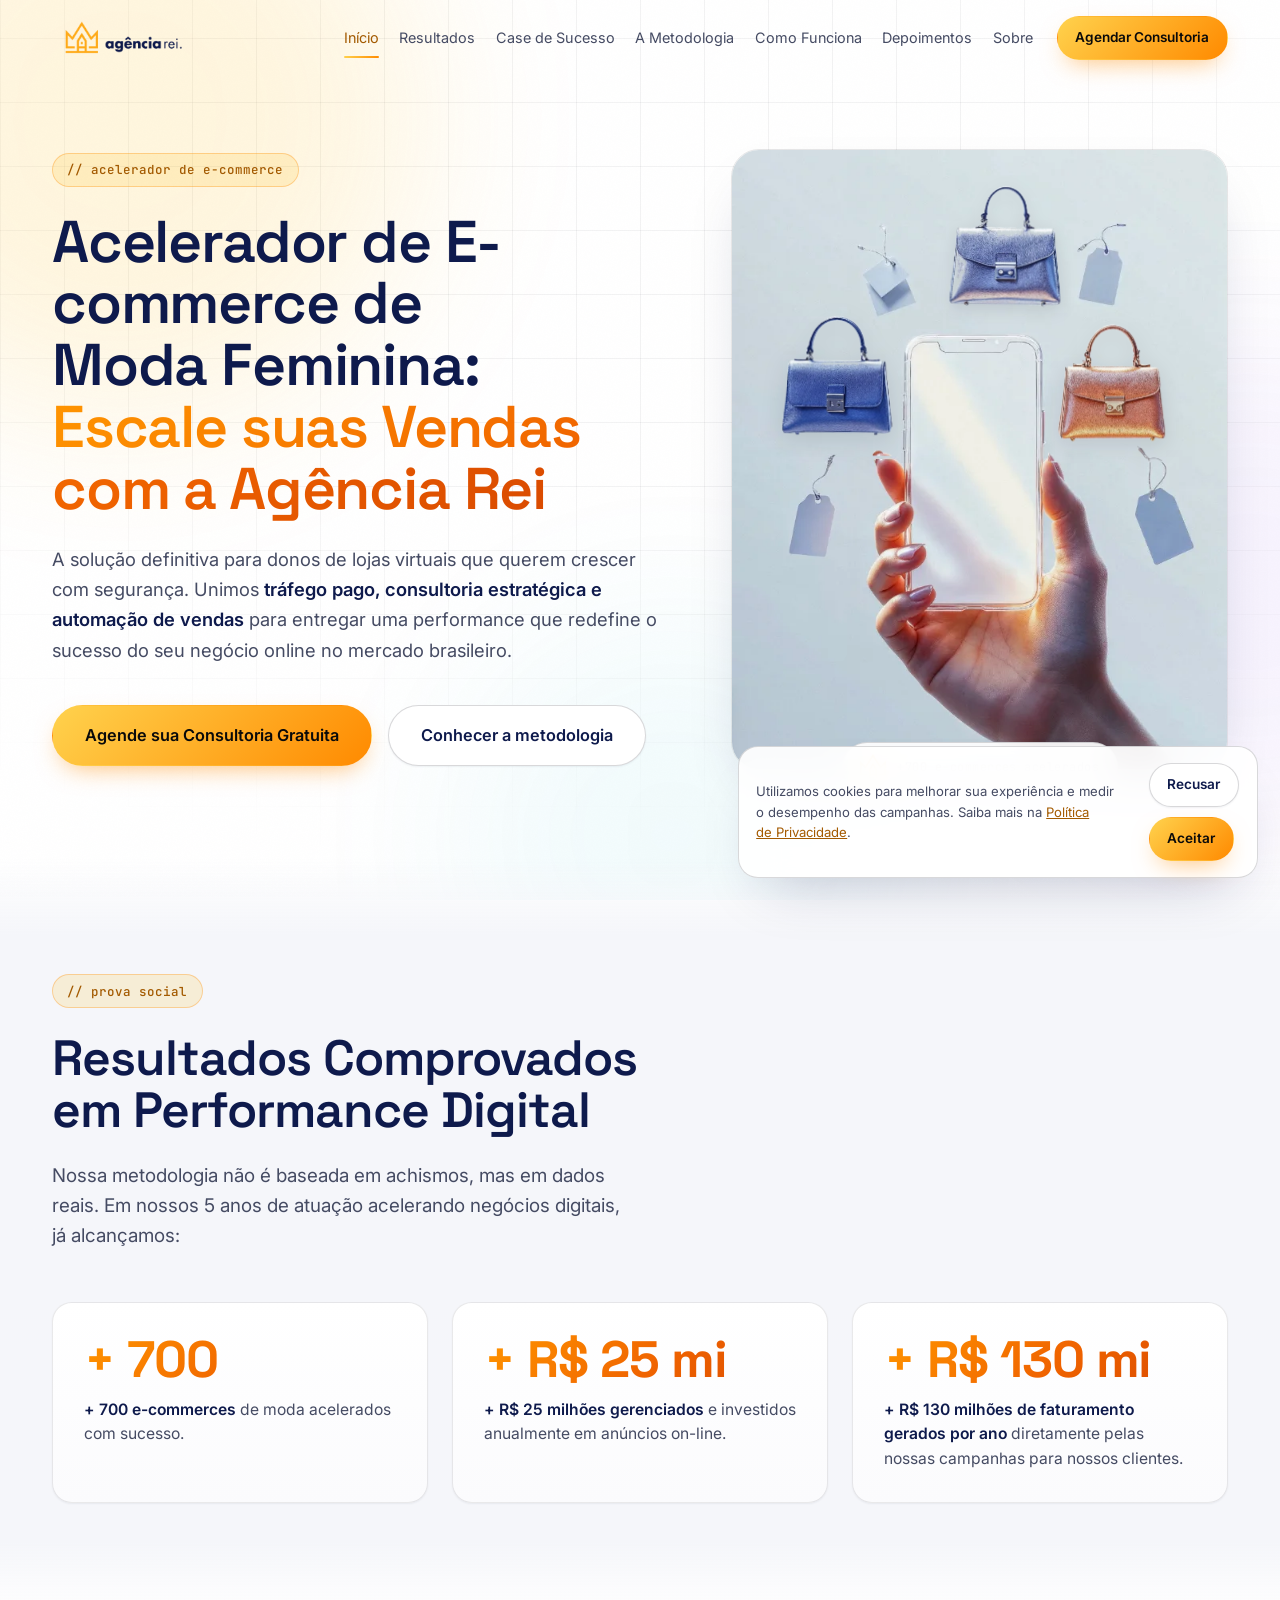
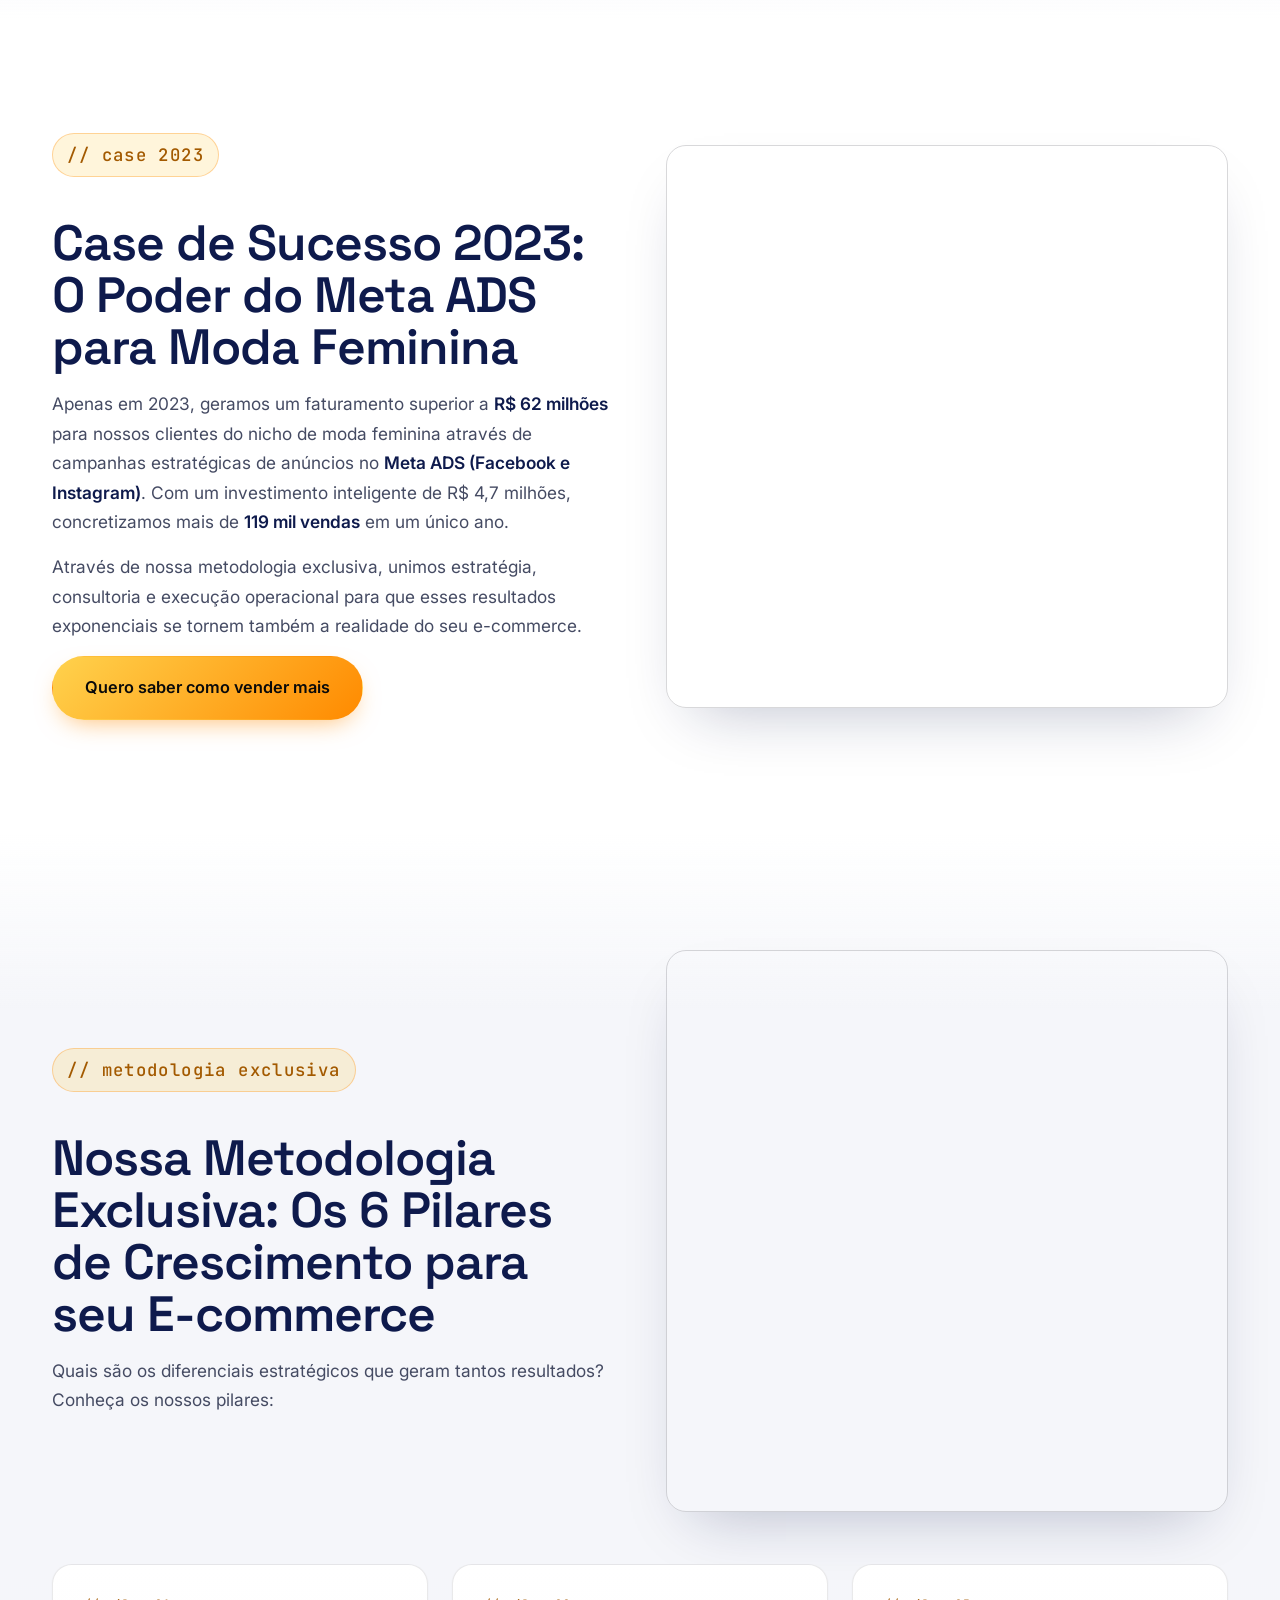
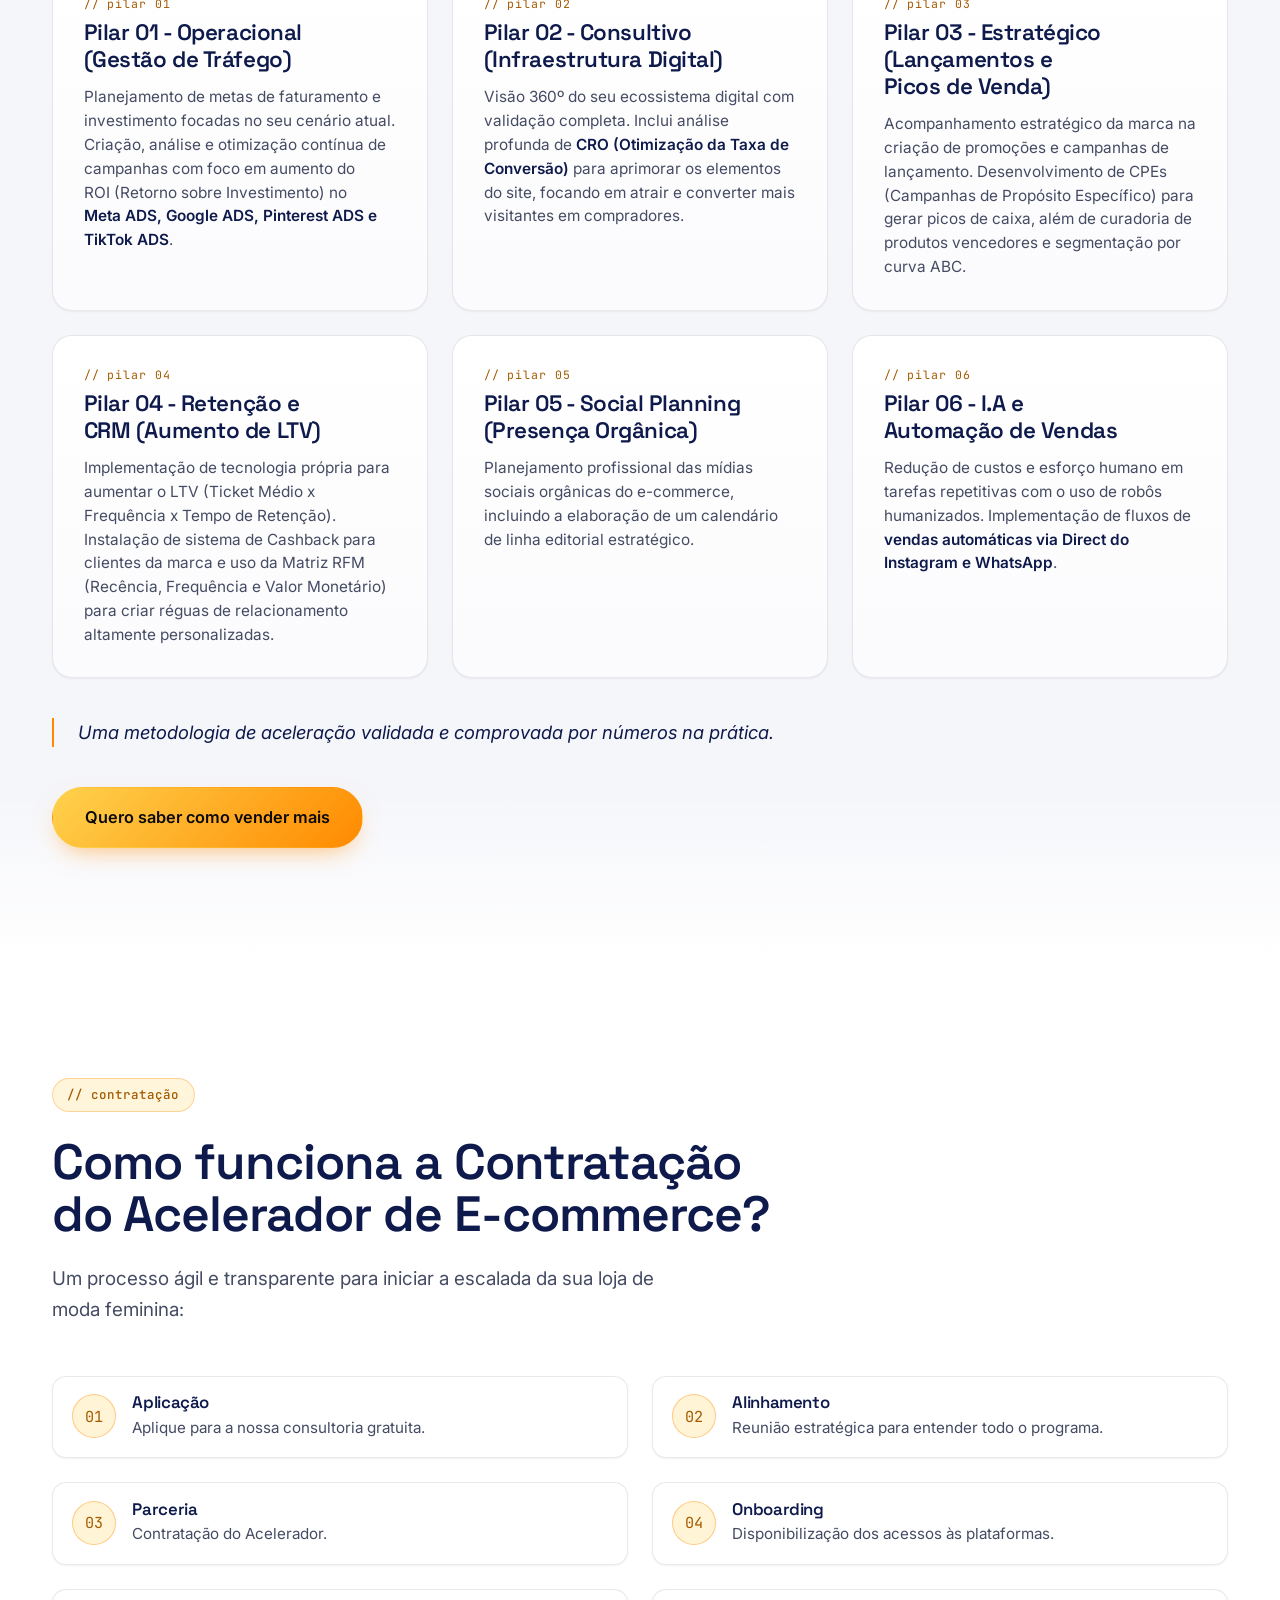
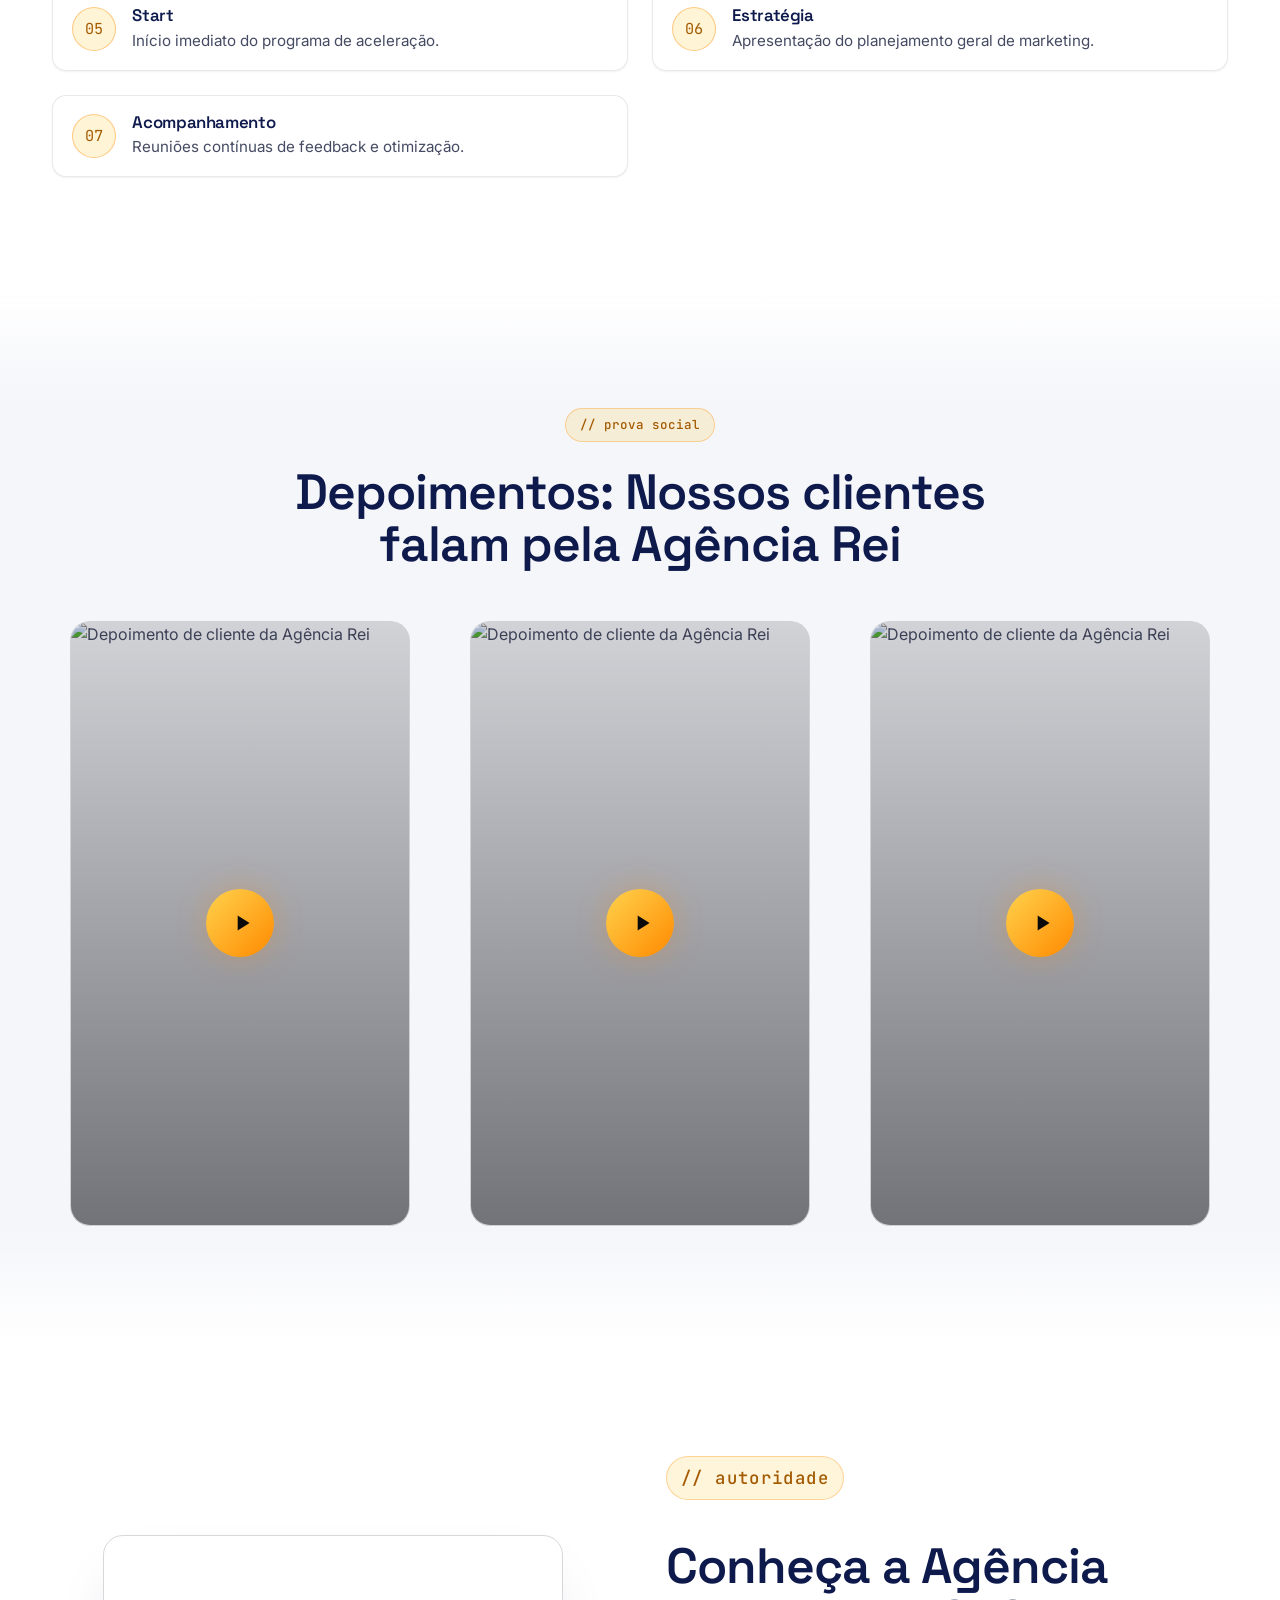
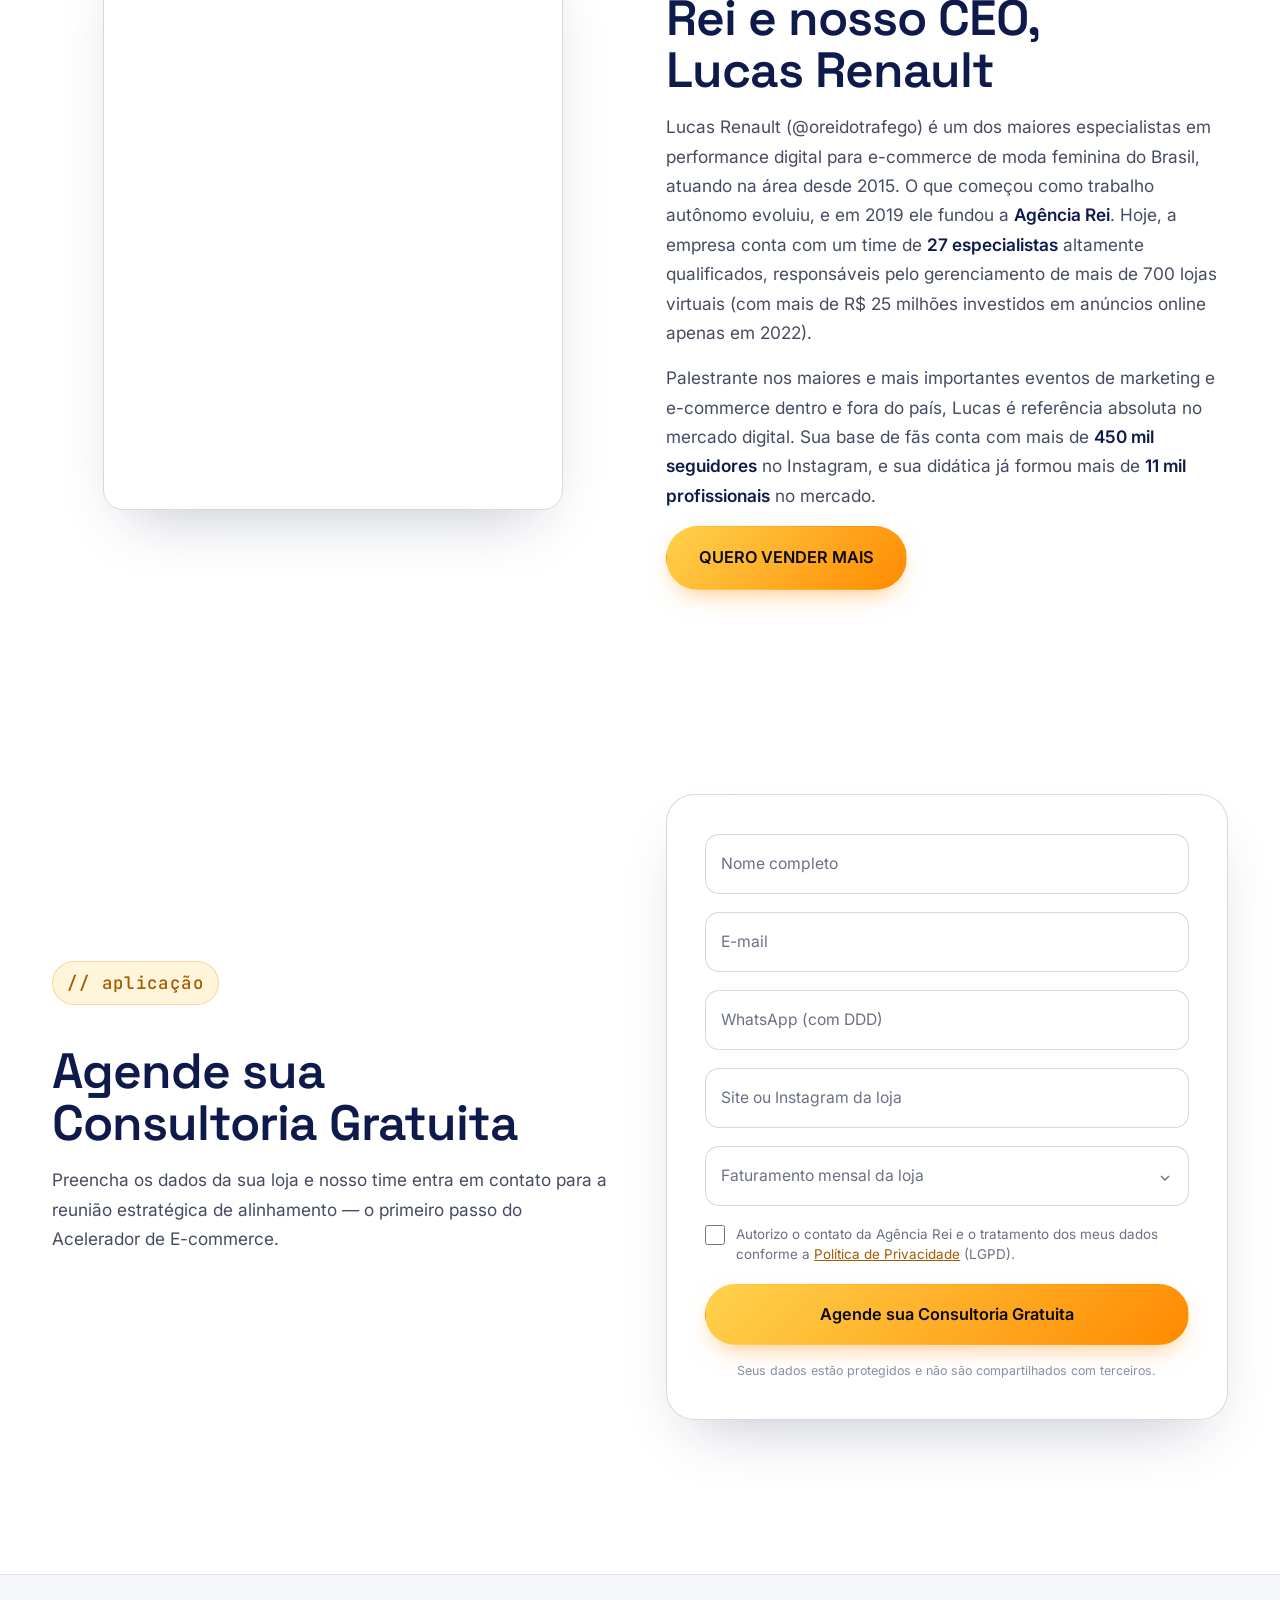
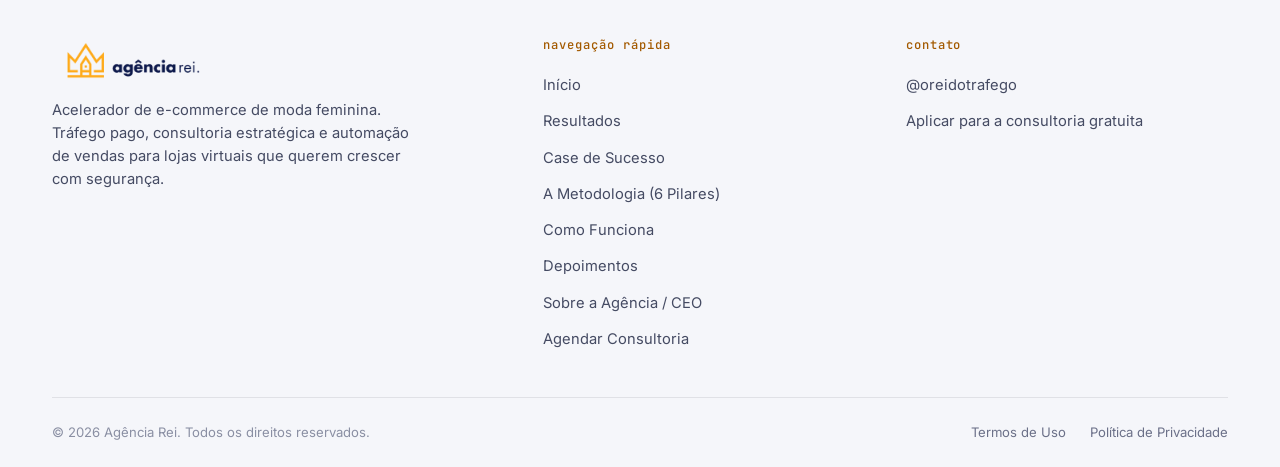
==== index.html @ 8966f30b "Add files via upload" ====
<!DOCTYPE html>
<html lang="pt-BR" class="no-js" data-theme="light">
<head>
<meta charset="UTF-8" />
<meta name="viewport" content="width=device-width, initial-scale=1.0, viewport-fit=cover" />
<meta name="theme-color" content="#FFFFFF" />

<!-- ====== GOOGLE TAG MANAGER (inserir o ID do container) ======
<script>(function(w,d,s,l,i){w[l]=w[l]||[];w[l].push({'gtm.start':
new Date().getTime(),event:'gtm.js'});var f=d.getElementsByTagName(s)[0],
j=d.createElement(s),dl=l!='dataLayer'?'&l='+l:'';j.async=true;j.src=
'https://www.googletagmanager.com/gtm.js?id='+i+dl;f.parentNode.insertBefore(j,f);
})(window,document,'script','dataLayer','GTM-XXXXXXX');</script>
====== FIM GOOGLE TAG MANAGER ====== -->

<title>[TESTE · tema claro] Acelerador de E-commerce de Moda Feminina | Agência Rei</title>
<meta name="description" content="Escale as vendas do seu e-commerce de moda feminina com a Agência Rei: tráfego pago, consultoria estratégica e automação de vendas. +700 lojas aceleradas e +R$ 130 milhões gerados por ano. Agende sua consultoria gratuita." />
<meta name="robots" content="noindex, nofollow" />
<meta name="author" content="Agência Rei" />
<link rel="canonical" href="https://moda.agenciarei.com.br/" />

<!-- Open Graph -->
<meta property="og:type" content="website" />
<meta property="og:locale" content="pt_BR" />
<meta property="og:site_name" content="Agência Rei" />
<meta property="og:url" content="https://moda.agenciarei.com.br/" />
<meta property="og:title" content="Acelerador de E-commerce de Moda Feminina | Agência Rei" />
<meta property="og:description" content="Unimos tráfego pago, consultoria estratégica e automação de vendas para escalar o seu e-commerce de moda feminina com segurança." />
<meta property="og:image" content="https://moda.agenciarei.com.br/assets/img/ecommerce-moda-1400.webp" />
<meta name="twitter:card" content="summary_large_image" />

<link rel="icon" type="image/png" sizes="180x180" href="assets/img/favicon-180.png" />
<link rel="apple-touch-icon" href="assets/img/favicon-180.png" />

<!-- Fontes da identidade visual -->
<link rel="preconnect" href="https://fonts.googleapis.com" />
<link rel="preconnect" href="https://fonts.gstatic.com" crossorigin />
<link href="https://fonts.googleapis.com/css2?family=Space+Grotesk:wght@400;500;600;700&family=Inter:wght@300;400;500;600;700;800&family=JetBrains+Mono:wght@400;500&display=swap" rel="stylesheet" />

<link rel="stylesheet" href="assets/css/styles.css" />
<link rel="stylesheet" href="assets/css/theme-light.css" />
<link rel="preload" as="image" href="assets/img/chapa-hero-900.webp" imagesrcset="assets/img/chapa-hero-620.webp 620w, assets/img/chapa-hero-900.webp 900w" imagesizes="(min-width:900px) 44vw, 100vw" />

<script>document.documentElement.classList.remove('no-js');</script>

<!-- Dados estruturados (SEO + GEO) -->
<script type="application/ld+json">
{
  "@context": "https://schema.org",
  "@type": "ProfessionalService",
  "name": "Agência Rei",
  "description": "Acelerador de e-commerce de moda feminina. Tráfego pago, consultoria estratégica e automação de vendas para lojas virtuais.",
  "areaServed": "BR",
  "founder": { "@type": "Person", "name": "Lucas Renault", "jobTitle": "CEO", "sameAs": "https://www.instagram.com/oreidotrafego" },
  "foundingDate": "2019",
  "numberOfEmployees": { "@type": "QuantitativeValue", "value": 27 },
  "serviceType": [
    "Gestão de Tráfego Pago",
    "Consultoria de Infraestrutura Digital e CRO",
    "Lançamentos e Campanhas de Picos de Venda",
    "Retenção e CRM",
    "Social Planning",
    "I.A e Automação de Vendas"
  ],
  "url": "https://moda.agenciarei.com.br/"
}
</script>
<script type="application/ld+json">
{
  "@context": "https://schema.org",
  "@type": "FAQPage",
  "mainEntity": [
    {
      "@type": "Question",
      "name": "Como funciona a Contratação do Acelerador de E-commerce?",
      "acceptedAnswer": { "@type": "Answer", "text": "Um processo ágil e transparente para iniciar a escalada da sua loja de moda feminina: 1. Aplicação: Aplique para a nossa consultoria gratuita. 2. Alinhamento: Reunião estratégica para entender todo o programa. 3. Parceria: Contratação do Acelerador. 4. Onboarding: Disponibilização dos acessos às plataformas. 5. Start: Início imediato do programa de aceleração. 6. Estratégia: Apresentação do planejamento geral de marketing. 7. Acompanhamento: Reuniões contínuas de feedback e otimização." }
    },
    {
      "@type": "Question",
      "name": "Quais são os 6 pilares da metodologia da Agência Rei?",
      "acceptedAnswer": { "@type": "Answer", "text": "Pilar 01 - Operacional (Gestão de Tráfego); Pilar 02 - Consultivo (Infraestrutura Digital); Pilar 03 - Estratégico (Lançamentos e Picos de Venda); Pilar 04 - Retenção e CRM (Aumento de LTV); Pilar 05 - Social Planning (Presença Orgânica); Pilar 06 - I.A e Automação de Vendas." }
    },
    {
      "@type": "Question",
      "name": "Quais resultados a Agência Rei já alcançou em moda feminina?",
      "acceptedAnswer": { "@type": "Answer", "text": "Em 5 anos de atuação: mais de 700 e-commerces de moda acelerados, mais de R$ 25 milhões gerenciados e investidos anualmente em anúncios on-line e mais de R$ 130 milhões de faturamento gerados por ano pelas campanhas. Apenas em 2023, mais de R$ 62 milhões de faturamento para clientes do nicho de moda feminina no Meta ADS, com R$ 4,7 milhões investidos e mais de 119 mil vendas." }
    }
  ]
}
</script>
</head>
<body id="topo">

<!-- ====== GOOGLE TAG MANAGER (noscript) ======
<noscript><iframe src="https://www.googletagmanager.com/ns.html?id=GTM-XXXXXXX"
height="0" width="0" style="display:none;visibility:hidden"></iframe></noscript>
====== FIM GTM (noscript) ====== -->

<a class="skip-link" href="#inicio">Ir para o conteúdo</a>

<!-- Camadas de fundo da identidade visual -->
<div class="bg-layers" aria-hidden="true">
  <div class="bg-grid"></div>
  <div class="orb orb--gold" data-parallax="0.03"></div>
  <div class="orb orb--violet" data-parallax="-0.04"></div>
  <div class="orb orb--cyan" data-parallax="0.02"></div>
  <div class="bg-noise"></div>
</div>

<!-- ==================== NAVBAR ==================== -->
<header class="nav" id="nav" data-state="top">
  <div class="container nav__inner">
    <a class="nav__brand" href="#topo" aria-label="Agência Rei — início">
      <picture>
        <source srcset="assets/img/logo-agencia-rei-light.webp" type="image/webp" />
        <img src="assets/img/logo-agencia-rei-light.png" alt="Agência Rei" width="420" height="112" />
      </picture>
    </a>

    <nav class="nav__menu" id="navMenu" aria-label="Navegação principal">
      <div class="nav__links">
        <a href="#inicio">Início</a>
        <a href="#resultados">Resultados</a>
        <a href="#case">Case de Sucesso</a>
        <a href="#metodologia">A Metodologia</a>
        <a href="#como-funciona">Como Funciona</a>
        <a href="#depoimentos">Depoimentos</a>
        <a href="#sobre">Sobre</a>
      </div>
      <a class="btn btn--primary btn--sm" id="cta-nav" data-cta="nav" href="#agendar">Agendar Consultoria</a>
    </nav>

    <button class="nav__toggle" id="navToggle" type="button" aria-label="Abrir menu" aria-expanded="false" aria-controls="navDrawer">
      <span></span><span></span><span></span>
    </button>
  </div>

  <div class="nav__drawer" id="navDrawer">
    <a href="#inicio">Início</a>
    <a href="#resultados">Resultados</a>
    <a href="#case">Case de Sucesso</a>
    <a href="#metodologia">A Metodologia (6 Pilares)</a>
    <a href="#como-funciona">Como Funciona</a>
    <a href="#depoimentos">Depoimentos</a>
    <a href="#sobre">Sobre a Agência / CEO</a>
    <a class="btn btn--primary btn--block" id="cta-menu" data-cta="menu-mobile" href="#agendar">Agendar Consultoria</a>
  </div>
</header>

<main>

  <!-- ==================== SEÇÃO 1 — HERO ==================== -->
  <section class="hero" id="inicio">
    <div class="container hero__grid">
      <div class="hero__text">
        <p class="eyebrow reveal">// acelerador de e-commerce</p>
        <h1 class="h1 reveal" data-delay="1">Acelerador de E-commerce de Moda Feminina: <span class="grad-text">Escale suas Vendas com a Agência Rei</span></h1>
        <p class="hero__sub reveal" data-delay="2">A solução definitiva para donos de lojas virtuais que querem crescer com segurança. Unimos <strong>tráfego pago, consultoria estratégica e automação de vendas</strong> para entregar uma performance que redefine o sucesso do seu negócio online no mercado brasileiro.</p>
        <div class="hero__actions reveal" data-delay="3">
          <a class="btn btn--primary btn--lg" id="cta-hero" data-cta="hero" href="#agendar">Agende sua Consultoria Gratuita</a>
          <a class="btn btn--ghost btn--lg" data-cta="hero-metodologia" href="#metodologia">Conhecer a metodologia</a>
        </div>
      </div>

      <div class="hero__media reveal" data-delay="2">
        <!-- Cena em camadas: a chapa é a foto sem as bolsas; cada bolsa é um
             recorte posicionado exatamente sobre o lugar original. Em repouso
             a composição é idêntica à foto; o JS só desloca as bolsas. -->
        <div class="hero__scene" id="heroScene">
          <img class="hero__plate"
            src="assets/img/chapa-hero-900.webp"
            srcset="assets/img/chapa-hero-620.webp 620w, assets/img/chapa-hero-900.webp 900w"
            sizes="(min-width:900px) 44vw, 100vw"
            width="900" height="1125"
            alt="Mão segurando um celular com bolsas femininas flutuando ao redor, representando o e-commerce de moda"
            fetchpriority="high" decoding="async" />
          <img class="hero__bag" src="assets/img/bolsa-prata.webp" width="260" height="276"
               style="--l:40.222%; --t:4.089%; --w:28.889%" data-depth="0.7" alt="" aria-hidden="true" decoding="async" />
          <img class="hero__bag" src="assets/img/bolsa-azul.webp" width="248" height="254"
               style="--l:6.889%; --t:27.378%; --w:27.556%" data-depth="1" alt="" aria-hidden="true" decoding="async" />
          <img class="hero__bag" src="assets/img/bolsa-cobre.webp" width="232" height="254"
               style="--l:64.444%; --t:27.911%; --w:25.778%" data-depth="0.85" alt="" aria-hidden="true" decoding="async" />
        </div>
        <div class="hero__badge">
          <picture>
            <source srcset="assets/img/coroa-agencia-rei.webp" type="image/webp" />
            <img src="assets/img/coroa-agencia-rei.png" alt="" width="96" height="92" loading="lazy" />
          </picture>
          <span>+700 e-commerces acelerados</span>
        </div>
      </div>
    </div>
  </section>

  <!-- ==================== SEÇÃO 2 — PROVA SOCIAL ==================== -->
  <section class="section section--elevated" id="resultados">
    <div class="container">
      <div class="section__head reveal">
        <p class="eyebrow">// prova social</p>
        <h2 class="h2">Resultados Comprovados em Performance Digital</h2>
        <p class="lead">Nossa metodologia não é baseada em achismos, mas em dados reais. Em nossos 5 anos de atuação acelerando negócios digitais, já alcançamos:</p>
      </div>

      <ul class="grid grid--3">
        <li class="card stat reveal" data-delay="1">
          <p class="stat__num"><span data-count="700" data-prefix="+ ">+ 700</span></p>
          <p class="stat__label"><strong>+ 700 e-commerces</strong> de moda acelerados com sucesso.</p>
        </li>
        <li class="card stat reveal" data-delay="2">
          <p class="stat__num"><span data-count="25" data-prefix="+ R$ " data-suffix=" mi">+ R$ 25 mi</span></p>
          <p class="stat__label"><strong>+ R$ 25 milhões gerenciados</strong> e investidos anualmente em anúncios on-line.</p>
        </li>
        <li class="card stat reveal" data-delay="3">
          <p class="stat__num"><span data-count="130" data-prefix="+ R$ " data-suffix=" mi">+ R$ 130 mi</span></p>
          <p class="stat__label"><strong>+ R$ 130 milhões de faturamento gerados por ano</strong> diretamente pelas nossas campanhas para nossos clientes.</p>
        </li>
      </ul>
    </div>
  </section>

  <!-- ==================== SEÇÃO 3 — CASE DE SUCESSO ==================== -->
  <section class="section" id="case">
    <div class="container split split--reverse">
      <div class="split__media split__media--square reveal">
        <img src="assets/img/case-sacolas-1000.webp"
             srcset="assets/img/case-sacolas-700.webp 700w, assets/img/case-sacolas-1000.webp 1000w"
             sizes="(min-width:900px) 46vw, 100vw"
             width="1000" height="1000" loading="lazy" decoding="async"
             alt="Cliente de e-commerce de moda feminina com sacolas de compras" />
      </div>

      <div class="prose reveal" data-delay="1">
        <p class="eyebrow">// case 2023</p>
        <h2 class="h2">Case de Sucesso 2023: O Poder do Meta ADS para Moda Feminina</h2>
        <p>Apenas em 2023, geramos um faturamento superior a <strong>R$ 62 milhões</strong> para nossos clientes do nicho de moda feminina através de campanhas estratégicas de anúncios no <strong>Meta ADS (Facebook e Instagram)</strong>. Com um investimento inteligente de R$ 4,7 milhões, concretizamos mais de <strong>119 mil vendas</strong> em um único ano.</p>
        <p>Através de nossa metodologia exclusiva, unimos estratégia, consultoria e execução operacional para que esses resultados exponenciais se tornem também a realidade do seu e-commerce.</p>
        <p><a class="btn btn--primary btn--lg" id="cta-case" data-cta="case" href="#agendar">Quero saber como vender mais</a></p>
      </div>
    </div>
  </section>

  <!-- ==================== SEÇÃO 4 — OS 6 PILARES ==================== -->
  <section class="section section--elevated" id="metodologia">
    <div class="container">
      <div class="split" style="margin-bottom: clamp(2rem, 4vw, 3.5rem)">
        <div class="prose reveal">
          <p class="eyebrow">// metodologia exclusiva</p>
          <h2 class="h2">Nossa Metodologia Exclusiva: Os 6 Pilares de Crescimento para seu E-commerce</h2>
          <p class="lead">Quais são os diferenciais estratégicos que geram tantos resultados? Conheça os nossos pilares:</p>
        </div>
        <div class="split__media split__media--square reveal" data-delay="1">
          <img src="assets/img/metodologia-tablet-1000.webp"
               srcset="assets/img/metodologia-tablet-700.webp 700w, assets/img/metodologia-tablet-1000.webp 1000w"
               sizes="(min-width:900px) 46vw, 100vw"
               width="1000" height="1000" loading="lazy" decoding="async"
               alt="Gestora de loja virtual analisando dados de campanhas em um tablet" />
        </div>
      </div>

      <ul class="grid grid--3">
        <li class="card pillar reveal" data-delay="1">
          <p class="pillar__tag">// pilar 01</p>
          <h3 class="h3 pillar__title">Pilar 01 - Operacional (Gestão de Tráfego)</h3>
          <p class="card__text">Planejamento de metas de faturamento e investimento focadas no seu cenário atual. Criação, análise e otimização contínua de campanhas com foco em aumento do ROI (Retorno sobre Investimento) no <strong>Meta ADS, Google ADS, Pinterest ADS e TikTok ADS</strong>.</p>
        </li>
        <li class="card pillar reveal" data-delay="2">
          <p class="pillar__tag">// pilar 02</p>
          <h3 class="h3 pillar__title">Pilar 02 - Consultivo (Infraestrutura Digital)</h3>
          <p class="card__text">Visão 360º do seu ecossistema digital com validação completa. Inclui análise profunda de <strong>CRO (Otimização da Taxa de Conversão)</strong> para aprimorar os elementos do site, focando em atrair e converter mais visitantes em compradores.</p>
        </li>
        <li class="card pillar reveal" data-delay="3">
          <p class="pillar__tag">// pilar 03</p>
          <h3 class="h3 pillar__title">Pilar 03 - Estratégico (Lançamentos e Picos de Venda)</h3>
          <p class="card__text">Acompanhamento estratégico da marca na criação de promoções e campanhas de lançamento. Desenvolvimento de CPEs (Campanhas de Propósito Específico) para gerar picos de caixa, além de curadoria de produtos vencedores e segmentação por curva ABC.</p>
        </li>
        <li class="card pillar reveal" data-delay="1">
          <p class="pillar__tag">// pilar 04</p>
          <h3 class="h3 pillar__title">Pilar 04 - Retenção e CRM (Aumento de LTV)</h3>
          <p class="card__text">Implementação de tecnologia própria para aumentar o LTV (Ticket Médio x Frequência x Tempo de Retenção). Instalação de sistema de Cashback para clientes da marca e uso da Matriz RFM (Recência, Frequência e Valor Monetário) para criar réguas de relacionamento altamente personalizadas.</p>
        </li>
        <li class="card pillar reveal" data-delay="2">
          <p class="pillar__tag">// pilar 05</p>
          <h3 class="h3 pillar__title">Pilar 05 - Social Planning (Presença Orgânica)</h3>
          <p class="card__text">Planejamento profissional das mídias sociais orgânicas do e-commerce, incluindo a elaboração de um calendário de linha editorial estratégico.</p>
        </li>
        <li class="card pillar reveal" data-delay="3">
          <p class="pillar__tag">// pilar 06</p>
          <h3 class="h3 pillar__title">Pilar 06 - I.A e Automação de Vendas</h3>
          <p class="card__text">Redução de custos e esforço humano em tarefas repetitivas com o uso de robôs humanizados. Implementação de fluxos de <strong>vendas automáticas via Direct do Instagram e WhatsApp</strong>.</p>
        </li>
      </ul>

      <p class="note reveal">Uma metodologia de aceleração validada e comprovada por números na prática.</p>

      <p class="reveal" style="margin-top: var(--space-lg)">
        <a class="btn btn--primary btn--lg" id="cta-metodologia" data-cta="metodologia" href="#agendar">Quero saber como vender mais</a>
      </p>
    </div>
  </section>

  <!-- ==================== SEÇÃO 5 — COMO FUNCIONA ==================== -->
  <section class="section" id="como-funciona">
    <div class="container">
      <div class="section__head reveal">
        <p class="eyebrow">// contratação</p>
        <h2 class="h2">Como funciona a Contratação do Acelerador de E-commerce?</h2>
        <p class="lead">Um processo ágil e transparente para iniciar a escalada da sua loja de moda feminina:</p>
      </div>

      <ol class="steps">
        <li class="step reveal" data-delay="1">
          <span class="step__n" aria-hidden="true"></span>
          <div class="step__body"><h3>Aplicação</h3><p>Aplique para a nossa consultoria gratuita.</p></div>
        </li>
        <li class="step reveal" data-delay="1">
          <span class="step__n" aria-hidden="true"></span>
          <div class="step__body"><h3>Alinhamento</h3><p>Reunião estratégica para entender todo o programa.</p></div>
        </li>
        <li class="step reveal" data-delay="2">
          <span class="step__n" aria-hidden="true"></span>
          <div class="step__body"><h3>Parceria</h3><p>Contratação do Acelerador.</p></div>
        </li>
        <li class="step reveal" data-delay="2">
          <span class="step__n" aria-hidden="true"></span>
          <div class="step__body"><h3>Onboarding</h3><p>Disponibilização dos acessos às plataformas.</p></div>
        </li>
        <li class="step reveal" data-delay="3">
          <span class="step__n" aria-hidden="true"></span>
          <div class="step__body"><h3>Start</h3><p>Início imediato do programa de aceleração.</p></div>
        </li>
        <li class="step reveal" data-delay="3">
          <span class="step__n" aria-hidden="true"></span>
          <div class="step__body"><h3>Estratégia</h3><p>Apresentação do planejamento geral de marketing.</p></div>
        </li>
        <li class="step reveal" data-delay="4">
          <span class="step__n" aria-hidden="true"></span>
          <div class="step__body"><h3>Acompanhamento</h3><p>Reuniões contínuas de feedback e otimização.</p></div>
        </li>
      </ol>
    </div>
  </section>

  <!-- ==================== SEÇÃO 6 — DEPOIMENTOS ==================== -->
  <section class="section section--elevated" id="depoimentos">
    <div class="container">
      <div class="section__head section__head--center reveal">
        <p class="eyebrow">// prova social</p>
        <h2 class="h2">Depoimentos: Nossos clientes falam pela Agência Rei</h2>
      </div>

      <div class="videos">
        <div class="video video--short reveal" data-delay="1" data-youtube="lZ3n2p4zeTc">
          <img src="https://i.ytimg.com/vi/lZ3n2p4zeTc/hqdefault.jpg" alt="Depoimento de cliente da Agência Rei" width="480" height="360" loading="lazy" decoding="async" />
          <button class="video__play" type="button" data-cta="video-1" aria-label="Reproduzir depoimento de cliente">
            <span><svg viewBox="0 0 24 24" fill="currentColor" aria-hidden="true"><path d="M8 5v14l11-7z"/></svg></span>
          </button>
        </div>
        <div class="video video--short reveal" data-delay="2" data-youtube="5cRPqVCwQKo">
          <img src="https://i.ytimg.com/vi/5cRPqVCwQKo/hqdefault.jpg" alt="Depoimento de cliente da Agência Rei" width="480" height="360" loading="lazy" decoding="async" />
          <button class="video__play" type="button" data-cta="video-2" aria-label="Reproduzir depoimento de cliente">
            <span><svg viewBox="0 0 24 24" fill="currentColor" aria-hidden="true"><path d="M8 5v14l11-7z"/></svg></span>
          </button>
        </div>
        <div class="video video--short reveal" data-delay="3" data-youtube="_QgeGfd5aHI">
          <img src="https://i.ytimg.com/vi/_QgeGfd5aHI/hqdefault.jpg" alt="Depoimento de cliente da Agência Rei" width="480" height="360" loading="lazy" decoding="async" />
          <button class="video__play" type="button" data-cta="video-3" aria-label="Reproduzir depoimento de cliente">
            <span><svg viewBox="0 0 24 24" fill="currentColor" aria-hidden="true"><path d="M8 5v14l11-7z"/></svg></span>
          </button>
        </div>
      </div>
    </div>
  </section>

  <!-- ==================== SEÇÃO 7 — SOBRE A AGÊNCIA E O CEO ==================== -->
  <section class="section" id="sobre">
    <div class="container split split--intro-first">
      <div class="split__media split__media--portrait reveal">
        <img src="assets/img/lucas-renault-900.webp"
             srcset="assets/img/lucas-renault-600.webp 600w, assets/img/lucas-renault-900.webp 900w"
             sizes="(min-width:900px) 42vw, 100vw"
             width="900" height="1125" loading="lazy" decoding="async"
             alt="Lucas Renault, CEO e fundador da Agência Rei" />
      </div>

      <div class="prose reveal" data-delay="1">
        <p class="eyebrow">// autoridade</p>
        <h2 class="h2">Conheça a Agência Rei e nosso CEO, Lucas Renault</h2>
        <p>Lucas Renault (@oreidotrafego) é um dos maiores especialistas em performance digital para e-commerce de moda feminina do Brasil, atuando na área desde 2015. O que começou como trabalho autônomo evoluiu, e em 2019 ele fundou a <strong>Agência Rei</strong>. Hoje, a empresa conta com um time de <strong>27 especialistas</strong> altamente qualificados, responsáveis pelo gerenciamento de mais de 700 lojas virtuais (com mais de R$ 25 milhões investidos em anúncios online apenas em 2022).</p>
        <p>Palestrante nos maiores e mais importantes eventos de marketing e e-commerce dentro e fora do país, Lucas é referência absoluta no mercado digital. Sua base de fãs conta com mais de <strong>450 mil seguidores</strong> no Instagram, e sua didática já formou mais de <strong>11 mil profissionais</strong> no mercado.</p>
        <p><a class="btn btn--primary btn--lg" id="cta-sobre" data-cta="sobre" href="#agendar">QUERO VENDER MAIS</a></p>
      </div>
    </div>
  </section>

  <!-- ==================== FORMULÁRIO / APLICAÇÃO ==================== -->
  <section class="section section--tight" id="agendar">
    <div class="container split">
      <div class="prose reveal">
        <p class="eyebrow">// aplicação</p>
        <h2 class="h2">Agende sua Consultoria Gratuita</h2>
        <p class="lead">Preencha os dados da sua loja e nosso time entra em contato para a reunião estratégica de alinhamento — o primeiro passo do Acelerador de E-commerce.</p>
      </div>

      <form class="form-card reveal" data-delay="1" id="lead-form" novalidate>
        <div class="form-fields">
          <div class="form-alert" id="formAlert" role="alert">Tivemos um problema temporário, tente novamente em instantes.</div>

          <div class="field">
            <input type="text" id="nome" name="nome" placeholder="Nome completo" autocomplete="name" required />
            <label for="nome">Nome completo</label>
            <span class="field__msg">Informe seu nome completo.</span>
          </div>

          <div class="field">
            <input type="email" id="email" name="email" placeholder="E-mail" autocomplete="email" inputmode="email" required />
            <label for="email">E-mail</label>
            <span class="field__msg">Informe um e-mail válido.</span>
          </div>

          <div class="field">
            <input type="tel" id="whatsapp" name="whatsapp" placeholder="WhatsApp" autocomplete="tel" inputmode="tel" required />
            <label for="whatsapp">WhatsApp (com DDD)</label>
            <span class="field__msg">Informe um WhatsApp válido.</span>
          </div>

          <div class="field">
            <input type="text" id="loja" name="loja" placeholder="Site ou Instagram da loja" autocomplete="url" required />
            <label for="loja">Site ou Instagram da loja</label>
            <span class="field__msg">Informe o site ou o @ da sua loja.</span>
          </div>

          <div class="field">
            <select id="faturamento" name="faturamento" required>
              <option value="" selected disabled hidden></option>
              <option>Até R$ 20 mil/mês</option>
              <option>De R$ 20 mil a R$ 50 mil/mês</option>
              <option>De R$ 50 mil a R$ 100 mil/mês</option>
              <option>De R$ 100 mil a R$ 300 mil/mês</option>
              <option>Acima de R$ 300 mil/mês</option>
            </select>
            <label for="faturamento">Faturamento mensal da loja</label>
            <svg class="field__arrow" viewBox="0 0 24 24" fill="none" stroke="currentColor" stroke-width="2" aria-hidden="true"><path d="M6 9l6 6 6-6"/></svg>
            <span class="field__msg">Selecione a faixa de faturamento.</span>
          </div>

          <!-- Honeypot anti-bot: invisível para humanos -->
          <div class="hp" aria-hidden="true">
            <label>Não preencha este campo<input type="text" name="empresa" tabindex="-1" autocomplete="off" /></label>
          </div>

          <label class="consent" id="consentWrap">
            <input type="checkbox" id="consent" name="consent" required />
            <span>Autorizo o contato da Agência Rei e o tratamento dos meus dados conforme a <a href="privacidade.html">Política de Privacidade</a> (LGPD).</span>
          </label>

          <button type="submit" class="btn btn--primary btn--block btn--lg" id="cta-form" data-cta="form">Agende sua Consultoria Gratuita</button>
          <p class="form-note">Seus dados estão protegidos e não são compartilhados com terceiros.</p>
        </div>

        <div class="form-ok" role="status">
          <div class="form-ok__ic" aria-hidden="true"><svg viewBox="0 0 24 24" fill="none" stroke="currentColor" stroke-width="3" stroke-linecap="round" stroke-linejoin="round"><path d="M5 12l4 4L19 6"/></svg></div>
          <h3 class="h3">Aplicação enviada!</h3>
          <p>Nosso time vai analisar os dados da sua loja e entrar em contato para agendar a sua consultoria gratuita.</p>
        </div>
      </form>
    </div>
  </section>

</main>

<!-- ==================== RODAPÉ ==================== -->
<footer class="footer">
  <div class="container">
    <div class="footer__grid">
      <div class="footer__brand">
        <picture>
          <source srcset="assets/img/logo-agencia-rei-light.webp" type="image/webp" />
          <img src="assets/img/logo-agencia-rei-light.png" alt="Agência Rei" width="420" height="112" loading="lazy" />
        </picture>
        <p>Acelerador de e-commerce de moda feminina. Tráfego pago, consultoria estratégica e automação de vendas para lojas virtuais que querem crescer com segurança.</p>
      </div>

      <nav class="footer__col" aria-label="Navegação rápida">
        <h3>navegação rápida</h3>
        <a href="#inicio">Início</a>
        <a href="#resultados">Resultados</a>
        <a href="#case">Case de Sucesso</a>
        <a href="#metodologia">A Metodologia (6 Pilares)</a>
        <a href="#como-funciona">Como Funciona</a>
        <a href="#depoimentos">Depoimentos</a>
        <a href="#sobre">Sobre a Agência / CEO</a>
        <a href="#agendar">Agendar Consultoria</a>
      </nav>

      <div class="footer__col">
        <h3>contato</h3>
        <a href="https://www.instagram.com/oreidotrafego" target="_blank" rel="noopener">@oreidotrafego</a>
        <a href="#agendar" data-cta="footer">Aplicar para a consultoria gratuita</a>
      </div>
    </div>

    <div class="footer__bottom">
      <p>&copy; <span id="year">2026</span> Agência Rei. Todos os direitos reservados.</p>
      <div class="footer__legal">
        <a href="termos.html">Termos de Uso</a>
        <a href="privacidade.html">Política de Privacidade</a>
      </div>
    </div>
  </div>
</footer>

<!-- CTA fixo (mobile) -->
<div class="sticky-cta" id="stickyCta">
  <a class="btn btn--primary btn--block" id="cta-sticky" data-cta="sticky" href="#agendar">Agende sua Consultoria Gratuita</a>
</div>

<!-- Banner de cookies (LGPD) -->
<div class="cookie" id="cookie" role="dialog" aria-live="polite" aria-label="Aviso de cookies" hidden>
  <p>Utilizamos cookies para melhorar sua experiência e medir o desempenho das campanhas. Saiba mais na <a href="privacidade.html">Política de Privacidade</a>.</p>
  <div class="cookie__actions">
    <button class="btn btn--ghost btn--sm" id="cookieDecline" type="button">Recusar</button>
    <button class="btn btn--primary btn--sm" id="cookieAccept" type="button">Aceitar</button>
  </div>
</div>

<script src="assets/js/main.js" defer></script>
</body>
</html>
---- assets/css/styles.css ----
/* =========================================================
   Agência Rei — Acelerador de E-commerce de Moda Feminina
   Sistema visual: idvisual-agenciarei.vercel.app
   Dark-first · mobile-first · sem dependências externas
   ========================================================= */

:root {
  /* Backgrounds */
  --bg-base: #07080F;
  --bg-elevated: #0E1019;
  --bg-card: rgba(255, 255, 255, 0.025);
  --bg-card-hover: rgba(255, 255, 255, 0.045);
  --bg-glass: rgba(14, 16, 25, 0.65);

  /* Bordas */
  --border-subtle: rgba(255, 255, 255, 0.07);
  --border-mid: rgba(255, 255, 255, 0.12);
  --border-glow: rgba(255, 184, 0, 0.35);

  /* Texto */
  --text-primary: #FFFFFF;
  --text-secondary: #B0B4C5;
  --text-muted: #6B7088;
  --text-faded: #4A4E63;

  /* Marca */
  --gold: #FFB800;
  --gold-light: #FFD24D;
  --gold-dark: #FF8A00;

  /* Acentos */
  --violet: #7C3AED;
  --cyan: #06B6D4;
  --success: #10B981;
  --danger: #EF4444;

  /* Gradientes */
  --gradient-gold: linear-gradient(135deg, #FFD24D 0%, #FF8A00 100%);
  --gradient-text: linear-gradient(135deg, #FFD24D 0%, #FF8A00 50%, #FF6A00 100%);
  --gradient-card: linear-gradient(180deg, rgba(255,255,255,0.04) 0%, rgba(255,255,255,0.01) 100%);
  --gradient-border: linear-gradient(135deg, rgba(255,184,0,0.4), rgba(124,58,237,0.3), rgba(6,182,212,0.3));

  /* Sombras e brilhos */
  --shadow-sm: 0 1px 2px rgba(0,0,0,0.4);
  --shadow-md: 0 8px 24px rgba(0,0,0,0.4);
  --shadow-lg: 0 24px 60px rgba(0,0,0,0.5);
  --glow-gold: 0 0 40px rgba(255, 184, 0, 0.35), 0 0 80px rgba(255, 138, 0, 0.15);

  /* Espaçamento */
  --space-xs: 0.5rem;
  --space-sm: 1rem;
  --space-md: 1.5rem;
  --space-lg: 2.5rem;
  --space-xl: 4rem;
  --space-2xl: 6rem;
  --space-3xl: 9rem;

  /* Raios */
  --radius-sm: 8px;
  --radius-md: 14px;
  --radius-lg: 20px;
  --radius-xl: 28px;
  --radius-pill: 999px;

  /* Tipografia */
  --font-display: 'Space Grotesk', 'Inter', system-ui, sans-serif;
  --font-body: 'Inter', system-ui, -apple-system, sans-serif;
  --font-mono: 'JetBrains Mono', ui-monospace, monospace;

  /* Layout */
  --container-max: 1240px;
  --container-pad: clamp(1rem, 4vw, 2rem);

  /* Transições */
  --t-fast: 0.18s cubic-bezier(0.4, 0, 0.2, 1);
  --t-base: 0.32s cubic-bezier(0.4, 0, 0.2, 1);
  --t-slow: 0.6s cubic-bezier(0.4, 0, 0.2, 1);
}

/* ---------- Reset ---------- */
*, *::before, *::after { box-sizing: border-box; }
* { margin: 0; padding: 0; }

html {
  scroll-behavior: smooth;
  scroll-padding-top: 88px;
  -webkit-text-size-adjust: 100%;
}

body {
  font-family: var(--font-body);
  font-size: 1rem;
  line-height: 1.55;
  color: var(--text-secondary);
  background: var(--bg-base);
  overflow-x: hidden;          /* trava scroll horizontal em mobile */
  -webkit-font-smoothing: antialiased;
}

img, picture, video, canvas, svg { display: block; max-width: 100%; height: auto; }
input, button, select, textarea { font: inherit; color: inherit; }
a { color: inherit; text-decoration: none; }
ul, ol { list-style: none; }

::selection { background: rgba(255, 184, 0, 0.28); color: #fff; }

:focus-visible {
  outline: 2px solid var(--gold);
  outline-offset: 3px;
  border-radius: 4px;
}

.skip-link {
  position: absolute; left: -9999px; top: 0; z-index: 999;
  background: var(--gold); color: #0A0A0A; font-weight: 600;
  padding: .8rem 1.2rem; border-radius: 0 0 var(--radius-sm) 0;
}
.skip-link:focus { left: 0; }

.sr-only {
  position: absolute; width: 1px; height: 1px; padding: 0; margin: -1px;
  overflow: hidden; clip: rect(0 0 0 0); white-space: nowrap; border: 0;
}

/* ---------- Camadas de fundo ---------- */
.bg-layers {
  position: fixed; inset: 0; z-index: 0; pointer-events: none; overflow: hidden;
}
.bg-grid {
  position: absolute; inset: -10%;
  background-image:
    linear-gradient(rgba(255,255,255,.025) 1px, transparent 1px),
    linear-gradient(90deg, rgba(255,255,255,.025) 1px, transparent 1px);
  background-size: 64px 64px;
  -webkit-mask-image: radial-gradient(ellipse 80% 60% at 50% 30%, #000 40%, transparent 100%);
  mask-image: radial-gradient(ellipse 80% 60% at 50% 30%, #000 40%, transparent 100%);
  animation: grid-drift 60s linear infinite;
}
.orb {
  position: absolute; border-radius: 50%; filter: blur(80px); opacity: .5;
  animation: float-orb 22s ease-in-out infinite;
}
.orb--gold { width: 600px; height: 600px; top: -180px; left: -180px; background: rgba(255,184,0,.28); }
.orb--violet { width: 500px; height: 500px; top: 38%; right: -220px; background: rgba(124,58,237,.26); animation-delay: -7s; }
.orb--cyan { width: 450px; height: 450px; bottom: -160px; left: 35%; background: rgba(6,182,212,.2); animation-delay: -14s; }
.bg-noise {
  position: absolute; inset: 0; opacity: .035; mix-blend-mode: overlay;
  background-image: url("data:image/svg+xml,%3Csvg xmlns='http://www.w3.org/2000/svg' width='200' height='200'%3E%3Cfilter id='n'%3E%3CfeTurbulence type='fractalNoise' baseFrequency='.8' numOctaves='3'/%3E%3C/filter%3E%3Crect width='200' height='200' filter='url(%23n)'/%3E%3C/svg%3E");
}

@keyframes grid-drift { to { transform: translateY(64px); } }
@keyframes float-orb {
  0%, 100% { transform: translate(0, 0); }
  50% { transform: translate(24px, -32px); }
}

/* ---------- Layout ---------- */
.container {
  width: 100%;
  max-width: var(--container-max);
  margin-inline: auto;
  padding-inline: var(--container-pad);
}

main { position: relative; z-index: 1; }

.section { padding-block: clamp(3.5rem, 9vw, var(--space-3xl)); position: relative; }
.section--tight { padding-block: clamp(3rem, 7vw, var(--space-2xl)); }
.section--elevated { background: linear-gradient(180deg, transparent, rgba(14,16,25,.7) 12%, rgba(14,16,25,.7) 88%, transparent); }

.section__head { max-width: 760px; margin-bottom: clamp(2rem, 4vw, 3.2rem); }
.section__head--center { margin-inline: auto; text-align: center; }
.section__head .lead { margin-top: var(--space-md); }

/* ---------- Tipografia ---------- */
h1, h2, h3, h4 {
  font-family: var(--font-display);
  color: var(--text-primary);
  font-weight: 600;
  line-height: 1.05;
  letter-spacing: -0.02em;
  text-wrap: balance;          /* evita palavras órfãs nos títulos */
}

.h1 { font-size: clamp(2.3rem, 6vw, 4.4rem); }
.h2 { font-size: clamp(1.8rem, 4.2vw, 3.1rem); }
.h3 { font-size: clamp(1.15rem, 2vw, 1.4rem); line-height: 1.2; }

p { text-wrap: pretty; }       /* previne linhas com poucas palavras */

.lead {
  font-size: clamp(1rem, 1.6vw, 1.18rem);
  line-height: 1.6;
  color: var(--text-secondary);
  max-width: 620px;
}
.section__head--center .lead { margin-inline: auto; }

.grad-text {
  background: var(--gradient-text);
  -webkit-background-clip: text;
  background-clip: text;
  color: transparent;
}

strong { color: var(--text-primary); font-weight: 600; }

.eyebrow {
  display: inline-flex; align-items: center; gap: .5rem;
  font-family: var(--font-mono); font-size: .78rem; font-weight: 500;
  letter-spacing: .08em; text-transform: lowercase;
  color: var(--gold);
  background: rgba(255, 184, 0, .09);
  border: 1px solid rgba(255, 184, 0, .2);
  border-radius: var(--radius-pill);
  padding: .4rem .9rem;
  margin-bottom: var(--space-md);
}

/* ---------- Botões ---------- */
.btn {
  display: inline-flex; align-items: center; justify-content: center; gap: .6rem;
  font-family: var(--font-body); font-weight: 600; font-size: .95rem;
  padding: .875rem 1.5rem;
  min-height: 48px;            /* touch target */
  border: 1px solid transparent;
  border-radius: var(--radius-pill);
  cursor: pointer;
  text-align: center;
  transition: transform var(--t-base), box-shadow var(--t-base), background var(--t-base), border-color var(--t-base);
}
.btn:hover { transform: translateY(-2px); }
.btn:active { transform: translateY(0); }

.btn--primary {
  background: var(--gradient-gold);
  color: #0A0A0A;              /* nunca branco sobre o dourado */
  box-shadow: 0 8px 28px -8px rgba(255, 184, 0, .5);
}
.btn--primary:hover { box-shadow: 0 14px 36px -10px rgba(255, 184, 0, .62); }

.btn--ghost {
  background: rgba(255, 255, 255, .04);
  border-color: var(--border-mid);
  color: var(--text-primary);
}
.btn--ghost:hover { background: var(--bg-card-hover); border-color: var(--border-glow); }

.btn--sm { padding: .6rem 1.1rem; font-size: .85rem; min-height: 44px; }
.btn--lg { padding: 1.05rem 2rem; font-size: 1.02rem; min-height: 56px; }
.btn--block { width: 100%; }

/* ---------- Navbar ---------- */
.nav {
  position: sticky; top: 0; z-index: 100;
  background: transparent;
  transition: background var(--t-base), border-color var(--t-base), backdrop-filter var(--t-base);
  border-bottom: 1px solid transparent;
}
.nav[data-state="scrolled"] {
  background: var(--bg-glass);
  backdrop-filter: blur(16px);
  -webkit-backdrop-filter: blur(16px);
  border-bottom-color: var(--border-subtle);
}
.nav__inner {
  display: flex; align-items: center; justify-content: space-between; gap: var(--space-sm);
  min-height: 76px;
}
.nav__brand img { width: 148px; height: auto; }
.nav__menu { display: none; }
.nav__links { display: flex; align-items: center; gap: clamp(.8rem, 1.6vw, 1.6rem); }
.nav__links a {
  font-size: .9rem; color: var(--text-secondary);
  transition: color var(--t-fast);
  position: relative; padding-block: .4rem;
}
.nav__links a:hover, .nav__links a.is-active { color: var(--text-primary); }
.nav__links a.is-active::after {
  content: ""; position: absolute; left: 0; right: 0; bottom: -2px; height: 2px;
  background: var(--gradient-gold); border-radius: 2px;
}
.nav__toggle {
  display: inline-flex; flex-direction: column; justify-content: center; gap: 5px;
  width: 46px; height: 46px; padding: 0 10px;
  background: rgba(255,255,255,.04); border: 1px solid var(--border-mid);
  border-radius: var(--radius-sm); cursor: pointer;
}
.nav__toggle span {
  display: block; height: 2px; width: 100%; background: var(--text-primary); border-radius: 2px;
  transition: transform var(--t-base), opacity var(--t-base);
}
.nav.is-open .nav__toggle span:nth-child(1) { transform: translateY(7px) rotate(45deg); }
.nav.is-open .nav__toggle span:nth-child(2) { opacity: 0; }
.nav.is-open .nav__toggle span:nth-child(3) { transform: translateY(-7px) rotate(-45deg); }

.nav__drawer {
  display: none;
  position: absolute; left: 0; right: 0; top: 100%;
  background: var(--bg-glass);
  backdrop-filter: blur(18px); -webkit-backdrop-filter: blur(18px);
  border-top: 1px solid var(--border-subtle);
  border-bottom: 1px solid var(--border-subtle);
  padding: var(--space-sm) var(--container-pad) var(--space-md);
}
.nav.is-open .nav__drawer { display: block; }
.nav__drawer a {
  display: block; padding: .95rem .25rem; min-height: 48px;
  color: var(--text-secondary); border-bottom: 1px solid var(--border-subtle);
}
.nav__drawer a:last-of-type { border-bottom: 0; }
.nav__drawer .btn { margin-top: var(--space-sm); }

/* ---------- Hero ---------- */
.hero { padding-top: clamp(2.5rem, 6vw, 4.5rem); padding-bottom: clamp(3rem, 7vw, 6rem); }
/* No hero de duas colunas o título divide a largura: escala um pouco menor que o padrão da ID */
.hero .h1 { font-size: clamp(2.15rem, 4.6vw, 3.7rem); }
.hero__grid { display: grid; gap: 1.15rem; align-items: center; }

/* Mobile: a cena entra logo abaixo do H1, antes do subtítulo e dos CTAs.
   `display: contents` promove os filhos do bloco de texto a itens do grid,
   permitindo reordenar sem mexer na ordem do HTML (que serve ao desktop e ao SEO). */
.hero__text { display: contents; }
.hero__text > .eyebrow { order: 1; justify-self: start; margin-bottom: 0; }
.hero__text > .h1 { order: 2; }
.hero__media { order: 3; margin-block: .35rem; }
.hero__text > .hero__sub { order: 4; margin-top: 0; }
.hero__text > .hero__actions { order: 5; margin-top: .5rem; }
.hero__actions { display: flex; flex-wrap: wrap; gap: var(--space-sm); margin-top: var(--space-lg); }
.hero__sub { margin-top: var(--space-md); font-size: clamp(1rem, 1.5vw, 1.15rem); line-height: 1.65; max-width: 60ch; }

.hero__media { position: relative; }

/* Cena do hero: chapa (foto sem as bolsas) + recortes das bolsas por cima */
.hero__scene {
  position: relative;
  border-radius: var(--radius-xl);
  border: 1px solid var(--border-mid);
  box-shadow: var(--shadow-lg);
  overflow: hidden;
  perspective: 900px;
  transform: translateZ(0);
}
.hero__plate { width: 100%; aspect-ratio: 4 / 5; object-fit: cover; display: block; }

.hero__bag {
  position: absolute;
  left: var(--l);
  top: var(--t);
  width: var(--w);
  height: auto;
  transform:
    translate3d(var(--tx, 0px), var(--ty, 0px), 0)
    rotate(var(--rot, 0deg))
    scale(var(--sc, 1));
  transform-origin: center;
  will-change: transform;
  /* Volta suave à posição original quando o hero sai da tela */
  transition: transform .55s cubic-bezier(0.4, 0, 0.2, 1), filter .55s cubic-bezier(0.4, 0, 0.2, 1);
  filter: drop-shadow(0 var(--sh-y, 0px) var(--sh-b, 0px) rgba(7, 8, 15, var(--sh-a, 0)));
}
/* Enquanto o efeito está ativo o JS assume o controle quadro a quadro */
.hero__scene.is-floating .hero__bag { transition: none; }
.hero__badge {
  position: absolute; left: 50%; bottom: -22px; transform: translateX(-50%);
  display: flex; align-items: center; gap: .7rem;
  width: max-content; max-width: calc(100% - 2rem);
  background: var(--bg-glass);
  backdrop-filter: blur(16px); -webkit-backdrop-filter: blur(16px);
  border: 1px solid var(--border-mid);
  border-radius: var(--radius-pill);
  padding: .7rem 1.1rem;
  box-shadow: var(--shadow-md);
}
.hero__badge img { width: 26px; height: auto; }
.hero__badge span { font-family: var(--font-mono); font-size: .74rem; color: var(--text-secondary); letter-spacing: .04em; }

/* ---------- Cards ---------- */
.card {
  background: var(--gradient-card);
  border: 1px solid var(--border-subtle);
  border-radius: var(--radius-lg);
  padding: clamp(1.4rem, 2.4vw, 2rem);
  transition: transform var(--t-base), border-color var(--t-base), background var(--t-base);
  height: 100%;
}
.card:hover {
  transform: translateY(-4px);
  border-color: var(--border-glow);
  background: var(--bg-card-hover);
}
.card__text { margin-top: .7rem; font-size: .96rem; }

.grid { display: grid; gap: var(--space-md); }
.grid--3 { grid-template-columns: 1fr; }
.grid--2 { grid-template-columns: 1fr; }

/* ---------- Estatísticas ---------- */
.stat { text-align: left; }
.stat__num {
  font-family: var(--font-display); font-weight: 700;
  font-size: clamp(2.2rem, 5vw, 3.2rem); line-height: 1;
  background: var(--gradient-text);
  -webkit-background-clip: text; background-clip: text; color: transparent;
  letter-spacing: -0.02em;
}
.stat__label { margin-top: .8rem; font-size: .98rem; color: var(--text-secondary); }

/* ---------- Blocos de duas colunas ---------- */
.split { display: grid; gap: clamp(2rem, 4vw, 3.5rem); align-items: center; }
.split__media img {
  width: 100%; border-radius: var(--radius-lg);
  border: 1px solid var(--border-mid);
  box-shadow: var(--shadow-lg);
}
.split__media--square img { aspect-ratio: 1 / 1; object-fit: cover; }
.split__media--wide img { aspect-ratio: 16 / 10; object-fit: cover; }
/* Retrato (foto do CEO): não deixa a coluna da imagem esticar demais */
.split__media--portrait img { aspect-ratio: 4 / 5; object-fit: cover; max-width: 460px; margin-inline: auto; }

.prose > * + * { margin-top: var(--space-sm); }
.prose p { font-size: clamp(1rem, 1.4vw, 1.08rem); line-height: 1.7; }

/* Mobile: tag e título entram antes da imagem (mesma técnica do hero —
   reordenação por grid, sem duplicar conteúdo nem mexer na ordem do HTML) */
.split--intro-first { gap: 1rem; }
.split--intro-first .prose { display: contents; }
.split--intro-first .prose > * { margin-top: 0; }
.split--intro-first .prose > .eyebrow { order: 1; justify-self: start; margin-bottom: 0; }
.split--intro-first .prose > .h2 { order: 2; }
.split--intro-first .split__media { order: 3; margin-block: .4rem; }
.split--intro-first .prose > p { order: 4; }

/* ---------- Pilares ---------- */
.pillar { position: relative; overflow: hidden; }
.pillar__tag {
  font-family: var(--font-mono); font-size: .72rem; letter-spacing: .08em;
  color: var(--gold); text-transform: lowercase;
}
.pillar__title { margin-top: .45rem; }
.pillar::after {
  content: ""; position: absolute; inset: 0; border-radius: inherit; pointer-events: none;
  padding: 1px; background: var(--gradient-border);
  -webkit-mask: linear-gradient(#000 0 0) content-box, linear-gradient(#000 0 0);
  -webkit-mask-composite: xor; mask-composite: exclude;
  opacity: 0; transition: opacity var(--t-base);
}
.pillar:hover::after { opacity: 1; }

.note {
  margin-top: var(--space-lg);
  font-style: italic;
  color: var(--text-primary);
  font-size: clamp(1rem, 1.6vw, 1.15rem);
  border-left: 2px solid var(--gold);
  padding-left: var(--space-md);
}

/* ---------- Fluxo / timeline ---------- */
.steps { counter-reset: step; display: grid; gap: var(--space-sm); }
.step {
  display: grid; grid-template-columns: 44px 1fr; gap: var(--space-sm); align-items: start;
  background: var(--gradient-card);
  border: 1px solid var(--border-subtle);
  border-radius: var(--radius-md);
  padding: 1.1rem 1.2rem;
  transition: border-color var(--t-base), transform var(--t-base);
}
.step:hover { border-color: var(--border-glow); transform: translateX(4px); }
.step__n {
  counter-increment: step;
  display: grid; place-items: center;
  width: 44px; height: 44px; border-radius: var(--radius-pill);
  background: rgba(255, 184, 0, .1);
  border: 1px solid rgba(255, 184, 0, .28);
  font-family: var(--font-mono); font-size: .95rem; color: var(--gold);
}
.step__n::before { content: counter(step, decimal-leading-zero); }
.step__body h3 { font-size: 1.05rem; }
.step__body p { margin-top: .25rem; font-size: .95rem; }

/* ---------- Vídeos (facade leve do YouTube) ---------- */
.videos { display: grid; gap: var(--space-md); grid-template-columns: 1fr; }
/* No mobile os vídeos verticais ficariam altos demais em largura total */
.videos > .video { max-width: 340px; margin-inline: auto; width: 100%; }
.video {
  position: relative; width: 100%; overflow: hidden;
  border-radius: var(--radius-lg);
  border: 1px solid var(--border-mid);
  background: var(--bg-elevated);
  aspect-ratio: 16 / 9;
  cursor: pointer;
}
.video--short { aspect-ratio: 9 / 16; }
.video img { width: 100%; height: 100%; object-fit: cover; transition: transform var(--t-slow), opacity var(--t-base); }
.video:hover img { transform: scale(1.04); opacity: .82; }
.video iframe { position: absolute; inset: 0; width: 100%; height: 100%; border: 0; }
.video__play {
  position: absolute; inset: 0; display: grid; place-items: center;
  background: linear-gradient(180deg, rgba(7,8,15,.15), rgba(7,8,15,.55));
  border: 0; width: 100%; height: 100%; cursor: pointer; padding: 0;
}
.video__play span {
  display: grid; place-items: center;
  width: 68px; height: 68px; border-radius: var(--radius-pill);
  background: var(--gradient-gold);
  box-shadow: var(--glow-gold);
  transition: transform var(--t-base);
}
.video__play:hover span { transform: scale(1.08); }
.video__play svg { width: 26px; height: 26px; color: #0A0A0A; margin-left: 3px; }

/* ---------- Formulário ---------- */
.form-card {
  background: var(--bg-glass);
  backdrop-filter: blur(16px); -webkit-backdrop-filter: blur(16px);
  border: 1px solid var(--border-mid);
  border-radius: var(--radius-xl);
  padding: clamp(1.5rem, 3vw, 2.4rem);
  box-shadow: var(--shadow-lg);
}
.field { position: relative; margin-bottom: 1.1rem; }
.field input, .field select {
  width: 100%;
  background: rgba(255,255,255,.03);
  border: 1px solid var(--border-mid);
  border-radius: var(--radius-md);
  padding: 1.5rem .95rem .6rem;
  color: var(--text-primary);
  transition: border-color var(--t-base), box-shadow var(--t-base), background var(--t-base);
}
.field select { appearance: none; padding-right: 2.4rem; }
.field select:not(.has-value) { color: transparent; }
.field__arrow { position: absolute; right: 1rem; top: 1.5rem; width: 16px; height: 16px; color: var(--text-muted); pointer-events: none; }
.field input::placeholder { color: transparent; }
.field label {
  position: absolute; left: .98rem; top: 1.15rem;
  color: var(--text-muted); font-size: .98rem; pointer-events: none;
  transform-origin: left top;
  transition: transform var(--t-fast), color var(--t-fast);
}
.field input:focus, .field select:focus {
  outline: none;
  border-color: var(--border-glow);
  background: rgba(255,255,255,.05);
  box-shadow: 0 0 0 4px rgba(255, 184, 0, .1);
}
.field input:focus + label,
.field input:not(:placeholder-shown) + label,
.field select:focus + label,
.field select.has-value + label {
  transform: translateY(-.68rem) scale(.76);
  color: var(--gold);
}
.field--error input, .field--error select { border-color: var(--danger); }
.field--ok input, .field--ok select { border-color: rgba(16, 185, 129, .5); }
.field__msg { display: none; margin-top: .4rem; font-size: .8rem; color: var(--danger); }
.field--error .field__msg { display: block; }

.hp { position: absolute; left: -9999px; width: 1px; height: 1px; overflow: hidden; }

.consent {
  display: flex; gap: .7rem; align-items: flex-start;
  font-size: .84rem; color: var(--text-muted);
  margin: .4rem 0 1.2rem;
  cursor: pointer;
}
.consent input {
  flex: 0 0 auto; width: 20px; height: 20px; margin-top: .1rem;
  accent-color: var(--gold);
}
.consent a { color: var(--gold); text-decoration: underline; }
.consent--error { color: var(--danger); }

.form-note { margin-top: 1rem; font-size: .78rem; color: var(--text-faded); text-align: center; }
.form-alert {
  display: none; margin-bottom: 1rem; padding: .9rem 1rem;
  border-radius: var(--radius-md); font-size: .9rem;
  background: rgba(239, 68, 68, .12); border: 1px solid rgba(239, 68, 68, .35); color: #FCA5A5;
}
.form-alert.is-visible { display: block; }

.form-ok { display: none; text-align: center; padding: 1.5rem .5rem; }
.form-ok__ic {
  width: 64px; height: 64px; border-radius: var(--radius-pill);
  display: grid; place-items: center; margin: 0 auto 1.2rem;
  background: var(--gradient-gold); box-shadow: var(--glow-gold);
}
.form-ok__ic svg { width: 30px; height: 30px; color: #0A0A0A; }
.form-ok p { margin-top: .6rem; }
.is-sent .form-fields { display: none; }
.is-sent .form-ok { display: block; }

/* ---------- Rodapé ---------- */
.footer {
  position: relative; z-index: 1;
  border-top: 1px solid var(--border-subtle);
  background: rgba(14, 16, 25, .6);
  padding-block: clamp(2.5rem, 5vw, 4rem) var(--space-md);
  margin-top: var(--space-xl);
}
.footer__grid { display: grid; gap: var(--space-lg); }
.footer__brand img { width: 168px; }
.footer__brand p { margin-top: var(--space-sm); font-size: .92rem; max-width: 40ch; }
.footer h3 {
  font-family: var(--font-mono); font-size: .76rem; font-weight: 500;
  letter-spacing: .08em; text-transform: lowercase; color: var(--gold);
  margin-bottom: var(--space-sm);
}
.footer__col a {
  display: block; padding: .42rem 0; font-size: .92rem; color: var(--text-secondary);
  transition: color var(--t-fast), transform var(--t-fast);
}
.footer__col a:hover { color: var(--gold); transform: translateX(3px); }
.footer__bottom {
  margin-top: var(--space-lg); padding-top: var(--space-md);
  border-top: 1px solid var(--border-subtle);
  display: flex; flex-wrap: wrap; gap: .6rem var(--space-md);
  justify-content: space-between; align-items: center;
  font-size: .82rem; color: var(--text-faded);
}
.footer__legal { display: flex; flex-wrap: wrap; gap: var(--space-md); }
.footer__legal a { color: var(--text-muted); }
.footer__legal a:hover { color: var(--gold); }

/* ---------- CTA fixo no mobile ---------- */
.sticky-cta {
  position: fixed; left: 0; right: 0; bottom: 0; z-index: 90;
  padding: .7rem var(--container-pad) calc(.7rem + env(safe-area-inset-bottom));
  background: var(--bg-glass);
  backdrop-filter: blur(16px); -webkit-backdrop-filter: blur(16px);
  border-top: 1px solid var(--border-subtle);
  transform: translateY(110%);
  transition: transform var(--t-base);
}
.sticky-cta.is-visible { transform: translateY(0); }

/* ---------- Cookies ---------- */
.cookie {
  /* fica acima do CTA fixo no mobile para não cobrir nenhum botão de conversão */
  position: fixed; left: var(--container-pad); right: var(--container-pad);
  bottom: calc(78px + env(safe-area-inset-bottom));
  z-index: 95;
  max-width: 560px; margin-inline: auto;
  background: var(--bg-glass);
  backdrop-filter: blur(18px); -webkit-backdrop-filter: blur(18px);
  border: 1px solid var(--border-mid);
  border-radius: var(--radius-lg);
  padding: 1rem 1.1rem;
  box-shadow: var(--shadow-lg);
  display: grid; gap: .8rem;
}
.cookie[hidden] { display: none; }
.cookie p { font-size: .84rem; color: var(--text-secondary); }
.cookie a { color: var(--gold); text-decoration: underline; }
.cookie__actions { display: flex; gap: .6rem; flex-wrap: wrap; }
.cookie__actions .btn { flex: 1 1 auto; }

/* ---------- Reveal (coreografia de entrada) ---------- */
.reveal {
  opacity: 0; transform: translateY(24px);
  transition: opacity var(--t-slow), transform var(--t-slow);
}
.reveal.in-view { opacity: 1; transform: none; }
.reveal[data-delay="1"] { transition-delay: .09s; }
.reveal[data-delay="2"] { transition-delay: .18s; }
.reveal[data-delay="3"] { transition-delay: .27s; }
.reveal[data-delay="4"] { transition-delay: .36s; }
.reveal[data-delay="5"] { transition-delay: .45s; }

/* Sem JS, o conteúdo aparece normalmente */
.no-js .reveal { opacity: 1; transform: none; }

/* ---------- Breakpoints ---------- */
@media (min-width: 640px) {
  .grid--2 { grid-template-columns: repeat(2, 1fr); }
  .videos { grid-template-columns: repeat(2, 1fr); }
  .cookie { display: flex; align-items: center; justify-content: space-between; max-width: 720px; }
  .cookie__actions .btn { flex: 0 0 auto; }
  .cookie p { font-size: .82rem; }
}

@media (min-width: 900px) {
  .nav__menu { display: flex; align-items: center; gap: var(--space-md); }
  .nav__toggle, .nav__drawer { display: none !important; }
  .grid--3 { grid-template-columns: repeat(3, 1fr); }

  /* Desktop: volta às duas colunas, com o texto como bloco único */
  .hero__grid { grid-template-columns: 1.05fr .95fr; gap: clamp(2rem, 5vw, 4rem); }
  .hero__text { display: block; }
  .hero__text > .eyebrow { margin-bottom: var(--space-md); }
  .hero__text > .hero__sub { margin-top: var(--space-md); }
  .hero__text > .hero__actions { margin-top: var(--space-lg); }
  .hero__media { order: 0; margin-block: 0; }
  .split { grid-template-columns: 1fr 1fr; }
  .split--reverse .split__media { order: 2; }

  /* Desktop: bloco de texto volta a ser um bloco só, ao lado da imagem */
  .split--intro-first { gap: clamp(2rem, 4vw, 3.5rem); }
  .split--intro-first .prose { display: block; }
  .split--intro-first .prose > * + * { margin-top: var(--space-sm); }
  .split--intro-first .prose > .eyebrow { margin-bottom: var(--space-md); }
  .split--intro-first .split__media { order: 0; margin-block: 0; }
  .steps { grid-template-columns: repeat(2, 1fr); gap: var(--space-md); }
  .videos { grid-template-columns: repeat(3, 1fr); align-items: start; }
  .footer__grid { grid-template-columns: 1.4fr 1fr 1fr; }
  .sticky-cta { display: none; }
  /* Sem CTA fixo no desktop, o aviso encosta no canto e libera o centro da tela */
  .cookie { left: auto; right: 1.4rem; bottom: 1.4rem; margin-inline: 0; max-width: 520px; }
}

@media (min-width: 1120px) {
  .hero__grid { grid-template-columns: 1.1fr .9fr; gap: 4.5rem; }
}

/* ---------- Acessibilidade: movimento reduzido ---------- */
@media (prefers-reduced-motion: reduce) {
  html { scroll-behavior: auto; }
  *, *::before, *::after {
    animation-duration: .001ms !important;
    animation-iteration-count: 1 !important;
    transition-duration: .001ms !important;
  }
  .reveal { opacity: 1; transform: none; }
}
---- assets/css/theme-light.css ----
/* =========================================================
   TEMA CLARO (teste) — fundo branco
   Carregue depois de styles.css e adicione data-theme="light"
   na tag <html>. Sem o atributo, este arquivo é inerte.

   Não é uma inversão automática: o dourado da marca perde
   contraste sobre branco, então texto e bordas usam tons mais
   fechados do próprio âmbar, e o gradiente dos botões (com
   texto #0A0A0A) é mantido igual ao da identidade.
   ========================================================= */

:root[data-theme="light"] {
  /* Fundos */
  --bg-base: #FFFFFF;
  --bg-elevated: #F5F6FA;
  --bg-card: #FFFFFF;
  --bg-card-hover: #FFFFFF;
  --bg-glass: rgba(255, 255, 255, 0.82);

  /* Bordas */
  --border-subtle: rgba(14, 16, 25, 0.09);
  --border-mid: rgba(14, 16, 25, 0.16);
  --border-glow: rgba(255, 138, 0, 0.55);

  /* Texto — a navy da marca como tinta principal */
  --text-primary: #0E1A4C;
  --text-secondary: #454B63;
  --text-muted: #6B7088;
  --text-faded: #8A8FA3;

  /* Âmbar fechado para texto pequeno sobre branco (contraste AA) */
  --gold-ink: #A35A00;

  /* Gradientes */
  --gradient-card: linear-gradient(180deg, #FFFFFF 0%, #FBFBFD 100%);
  --gradient-text: linear-gradient(135deg, #FF9500 0%, #F06400 55%, #D94A00 100%);
  --gradient-border: linear-gradient(135deg, rgba(255,138,0,.55), rgba(124,58,237,.28), rgba(6,182,212,.28));

  /* Sombras suaves — as do tema escuro ficam pesadas no branco */
  --shadow-sm: 0 1px 2px rgba(14, 26, 76, .06);
  --shadow-md: 0 10px 26px -12px rgba(14, 26, 76, .18);
  --shadow-lg: 0 28px 60px -28px rgba(14, 26, 76, .28);
  --glow-gold: 0 0 34px rgba(255, 138, 0, .28);
}

/* ---------- Camadas de fundo ---------- */
:root[data-theme="light"] .bg-grid {
  background-image:
    linear-gradient(rgba(14, 16, 25, .05) 1px, transparent 1px),
    linear-gradient(90deg, rgba(14, 16, 25, .05) 1px, transparent 1px);
}
:root[data-theme="light"] .orb { opacity: .38; filter: blur(90px); }
:root[data-theme="light"] .orb--gold { background: rgba(255, 184, 0, .35); }
:root[data-theme="light"] .orb--violet { background: rgba(124, 58, 237, .16); }
:root[data-theme="light"] .orb--cyan { background: rgba(6, 182, 212, .14); }
:root[data-theme="light"] .bg-noise { opacity: .022; mix-blend-mode: multiply; }

/* ---------- Elementos de marca ---------- */
:root[data-theme="light"] .eyebrow {
  color: var(--gold-ink);
  background: rgba(255, 184, 0, .14);
  border-color: rgba(255, 138, 0, .32);
}
:root[data-theme="light"] .pillar__tag,
:root[data-theme="light"] .footer h3 { color: var(--gold-ink); }

:root[data-theme="light"] ::selection { background: rgba(255, 149, 0, .3); color: var(--text-primary); }

/* ---------- Navbar ---------- */
:root[data-theme="light"] .nav[data-state="scrolled"] {
  background: rgba(255, 255, 255, .85);
  box-shadow: 0 1px 0 rgba(14, 16, 25, .06);
}
:root[data-theme="light"] .nav__toggle {
  background: #FFFFFF;
  border-color: var(--border-mid);
  box-shadow: var(--shadow-sm);
}
:root[data-theme="light"] .nav__toggle span { background: var(--text-primary); }
:root[data-theme="light"] .nav__drawer { background: rgba(255, 255, 255, .96); }

/* O logo troca no HTML (logo-agencia-rei-light: coroa dourada + texto navy),
   nunca por filtro de cor. */

/* A cena do hero é uma foto de estúdio clara: no tema claro a moldura
   escura some e a peça se integra ao fundo branco. */
:root[data-theme="light"] .hero__scene {
  border-color: rgba(14, 16, 25, .1);
  box-shadow: var(--shadow-lg);
}

/* ---------- Superfícies ---------- */
:root[data-theme="light"] .section--elevated {
  background: linear-gradient(180deg, transparent, var(--bg-elevated) 10%, var(--bg-elevated) 90%, transparent);
}
:root[data-theme="light"] .card {
  background: var(--gradient-card);
  border-color: var(--border-subtle);
  box-shadow: var(--shadow-sm);
}
:root[data-theme="light"] .card:hover {
  border-color: var(--border-glow);
  box-shadow: var(--shadow-md);
}
:root[data-theme="light"] .step { background: #FFFFFF; box-shadow: var(--shadow-sm); }
:root[data-theme="light"] .step__n {
  background: rgba(255, 184, 0, .16);
  border-color: rgba(255, 138, 0, .4);
  color: var(--gold-ink);
}
:root[data-theme="light"] .note { color: var(--text-primary); border-left-color: var(--gold-dark); }

:root[data-theme="light"] .hero__badge,
:root[data-theme="light"] .form-card,
:root[data-theme="light"] .cookie {
  background: rgba(255, 255, 255, .92);
  border-color: var(--border-mid);
}
:root[data-theme="light"] .sticky-cta {
  background: rgba(255, 255, 255, .92);
  border-top-color: var(--border-subtle);
}

/* ---------- Botões ---------- */
:root[data-theme="light"] .btn--ghost {
  background: #FFFFFF;
  border-color: var(--border-mid);
  color: var(--text-primary);
  box-shadow: var(--shadow-sm);
}
:root[data-theme="light"] .btn--ghost:hover { background: #FBFBFD; border-color: var(--border-glow); }
:root[data-theme="light"] .btn--primary { box-shadow: 0 10px 26px -10px rgba(255, 138, 0, .6); }

/* ---------- Formulário ---------- */
:root[data-theme="light"] .field input,
:root[data-theme="light"] .field select {
  background: #FFFFFF;
  border-color: var(--border-mid);
}
:root[data-theme="light"] .field input:focus,
:root[data-theme="light"] .field select:focus {
  background: #FFFFFF;
  border-color: var(--gold-dark);
  box-shadow: 0 0 0 4px rgba(255, 138, 0, .14);
}
:root[data-theme="light"] .field input:focus + label,
:root[data-theme="light"] .field input:not(:placeholder-shown) + label,
:root[data-theme="light"] .field select:focus + label,
:root[data-theme="light"] .field select.has-value + label { color: var(--gold-ink); }
:root[data-theme="light"] .consent a,
:root[data-theme="light"] .cookie a,
:root[data-theme="light"] .footer__col a:hover,
:root[data-theme="light"] .nav__links a.is-active { color: var(--gold-ink); }
:root[data-theme="light"] .form-alert {
  background: rgba(239, 68, 68, .08);
  border-color: rgba(239, 68, 68, .3);
  color: #B42318;
}

/* ---------- Rodapé ---------- */
:root[data-theme="light"] .footer {
  background: var(--bg-elevated);
  border-top-color: var(--border-subtle);
}
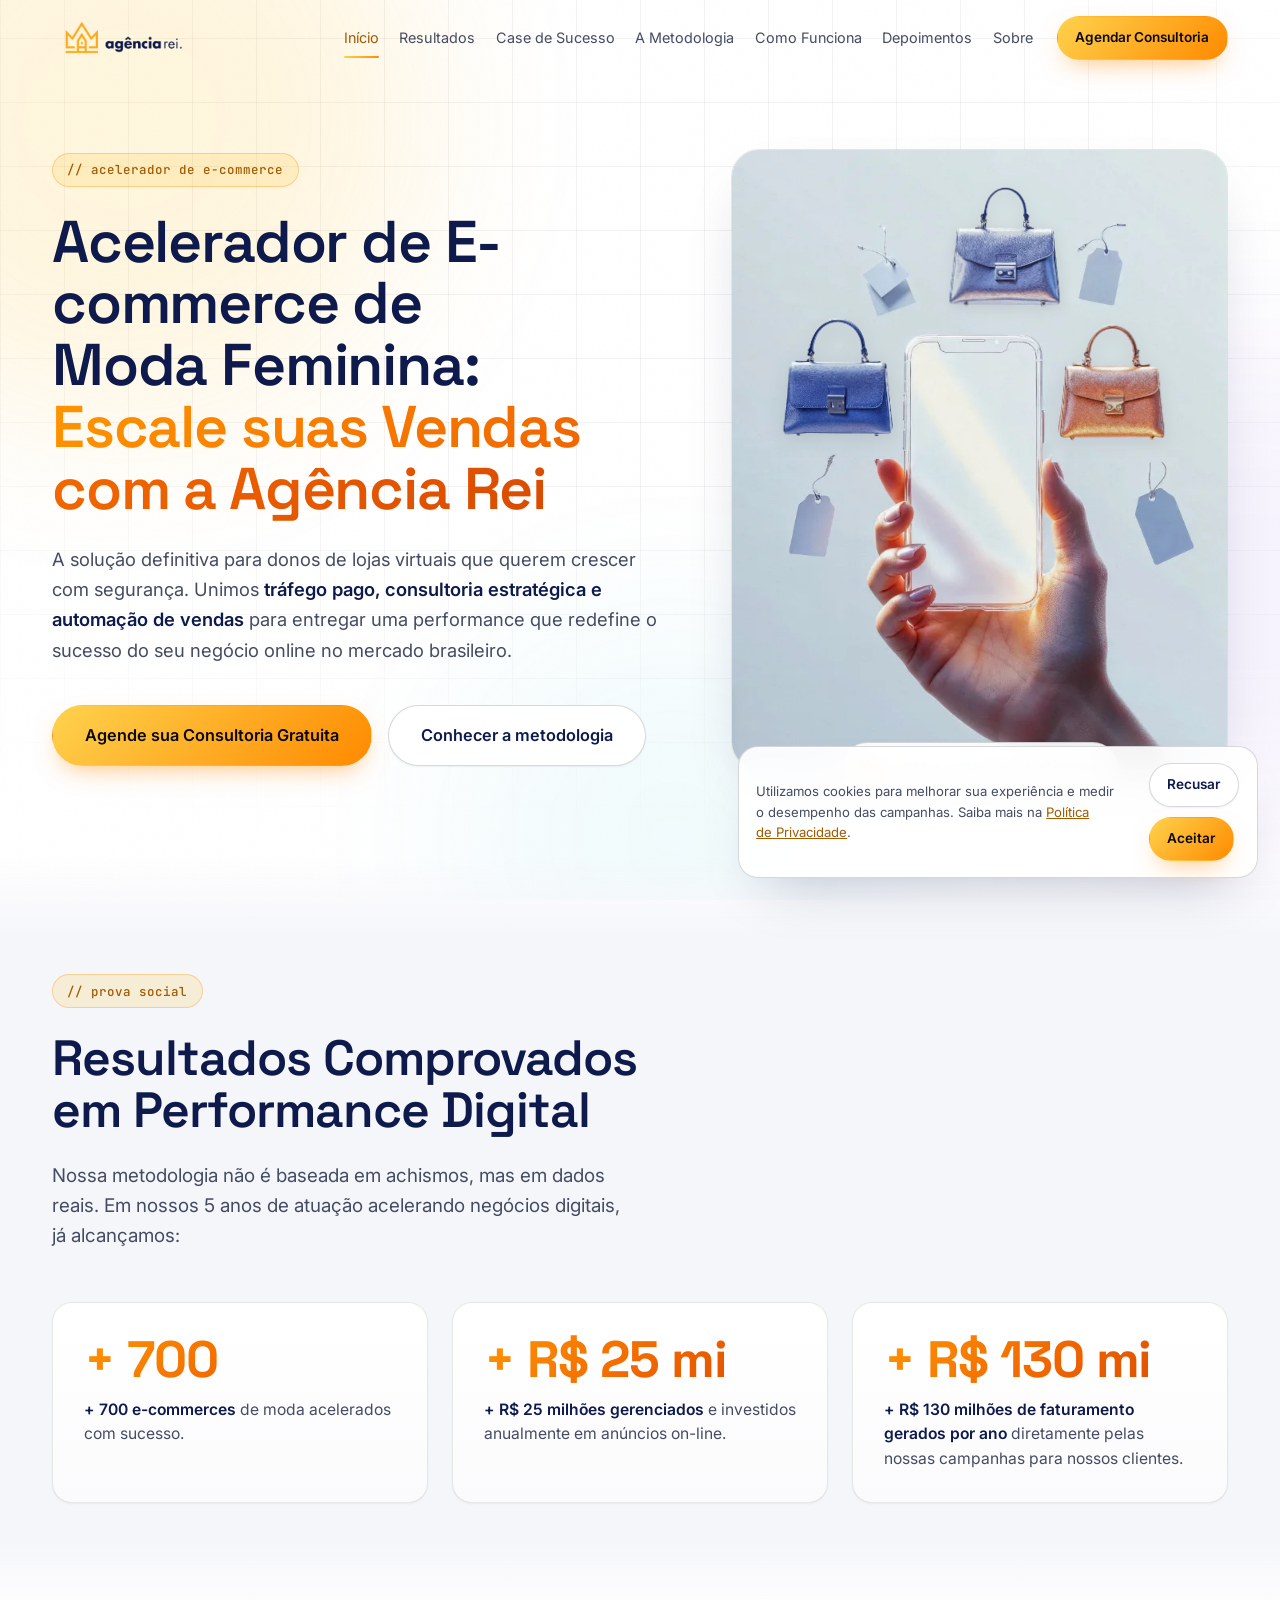
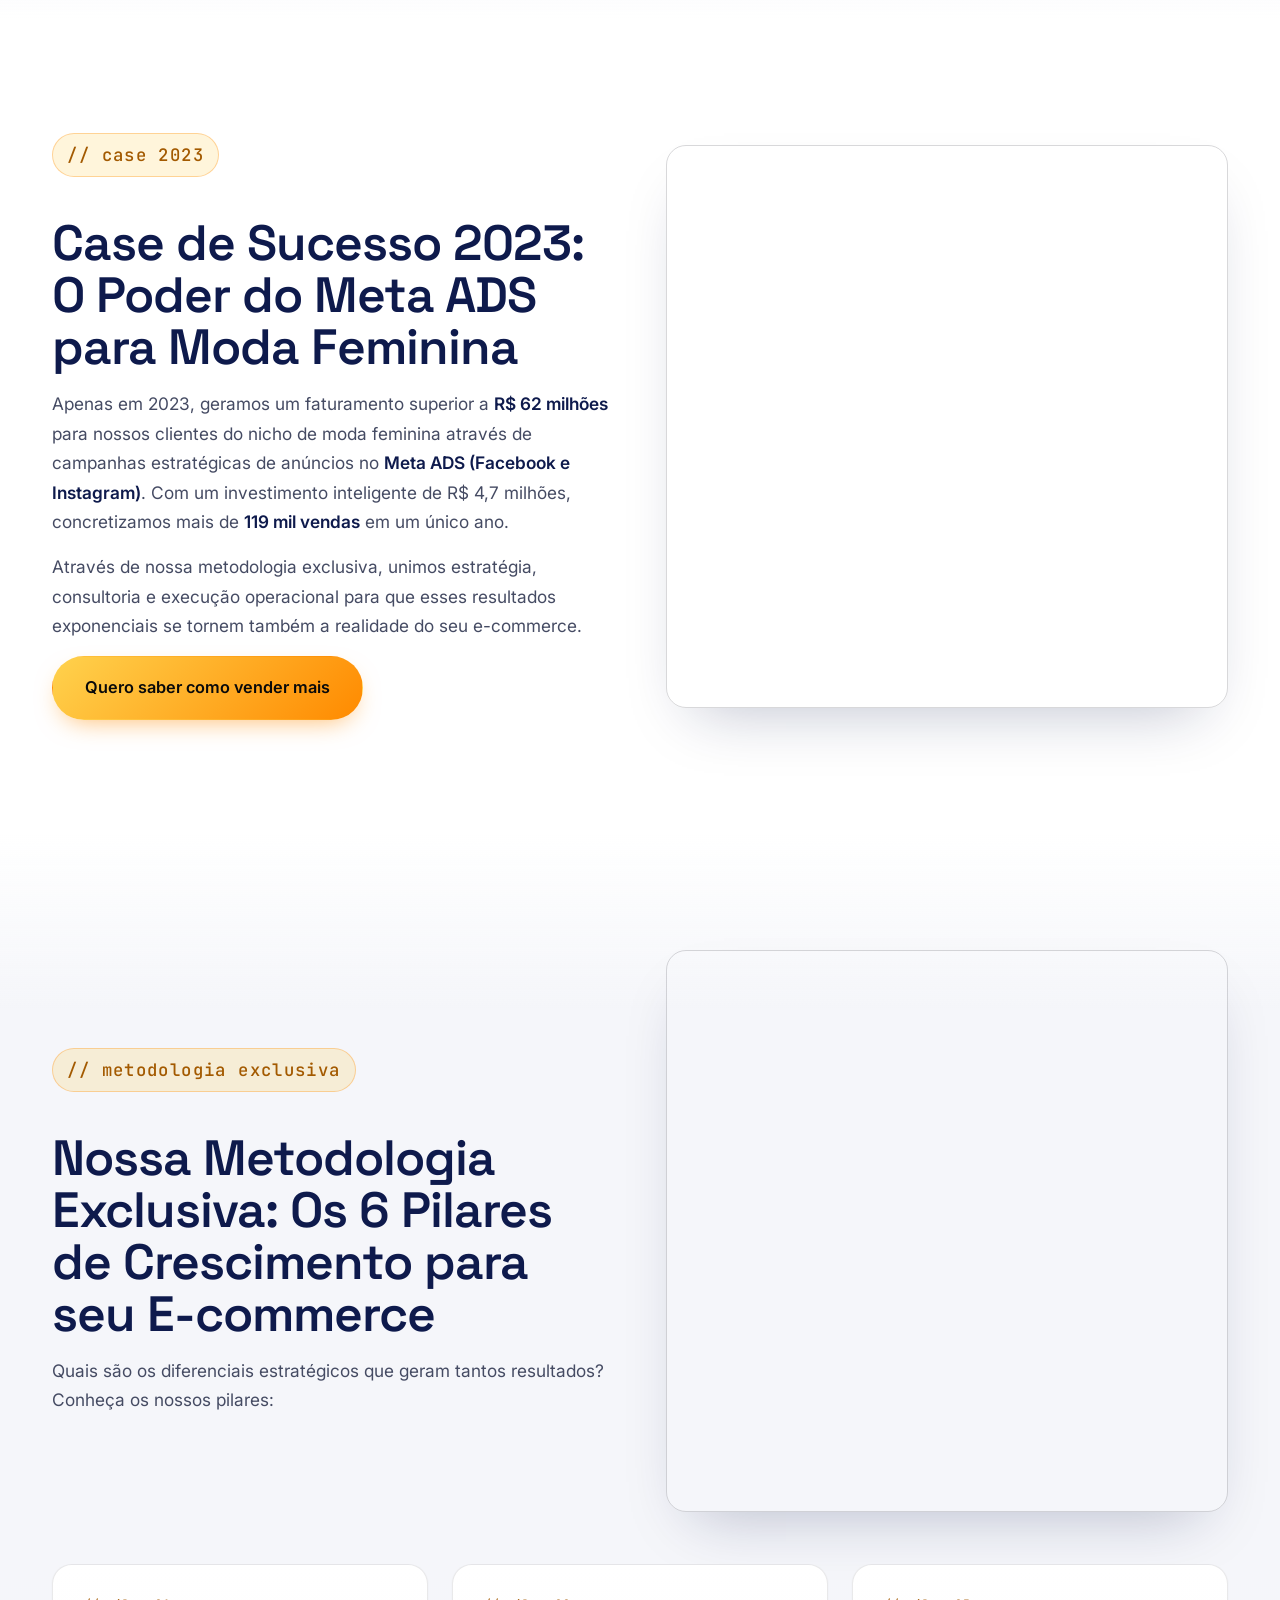
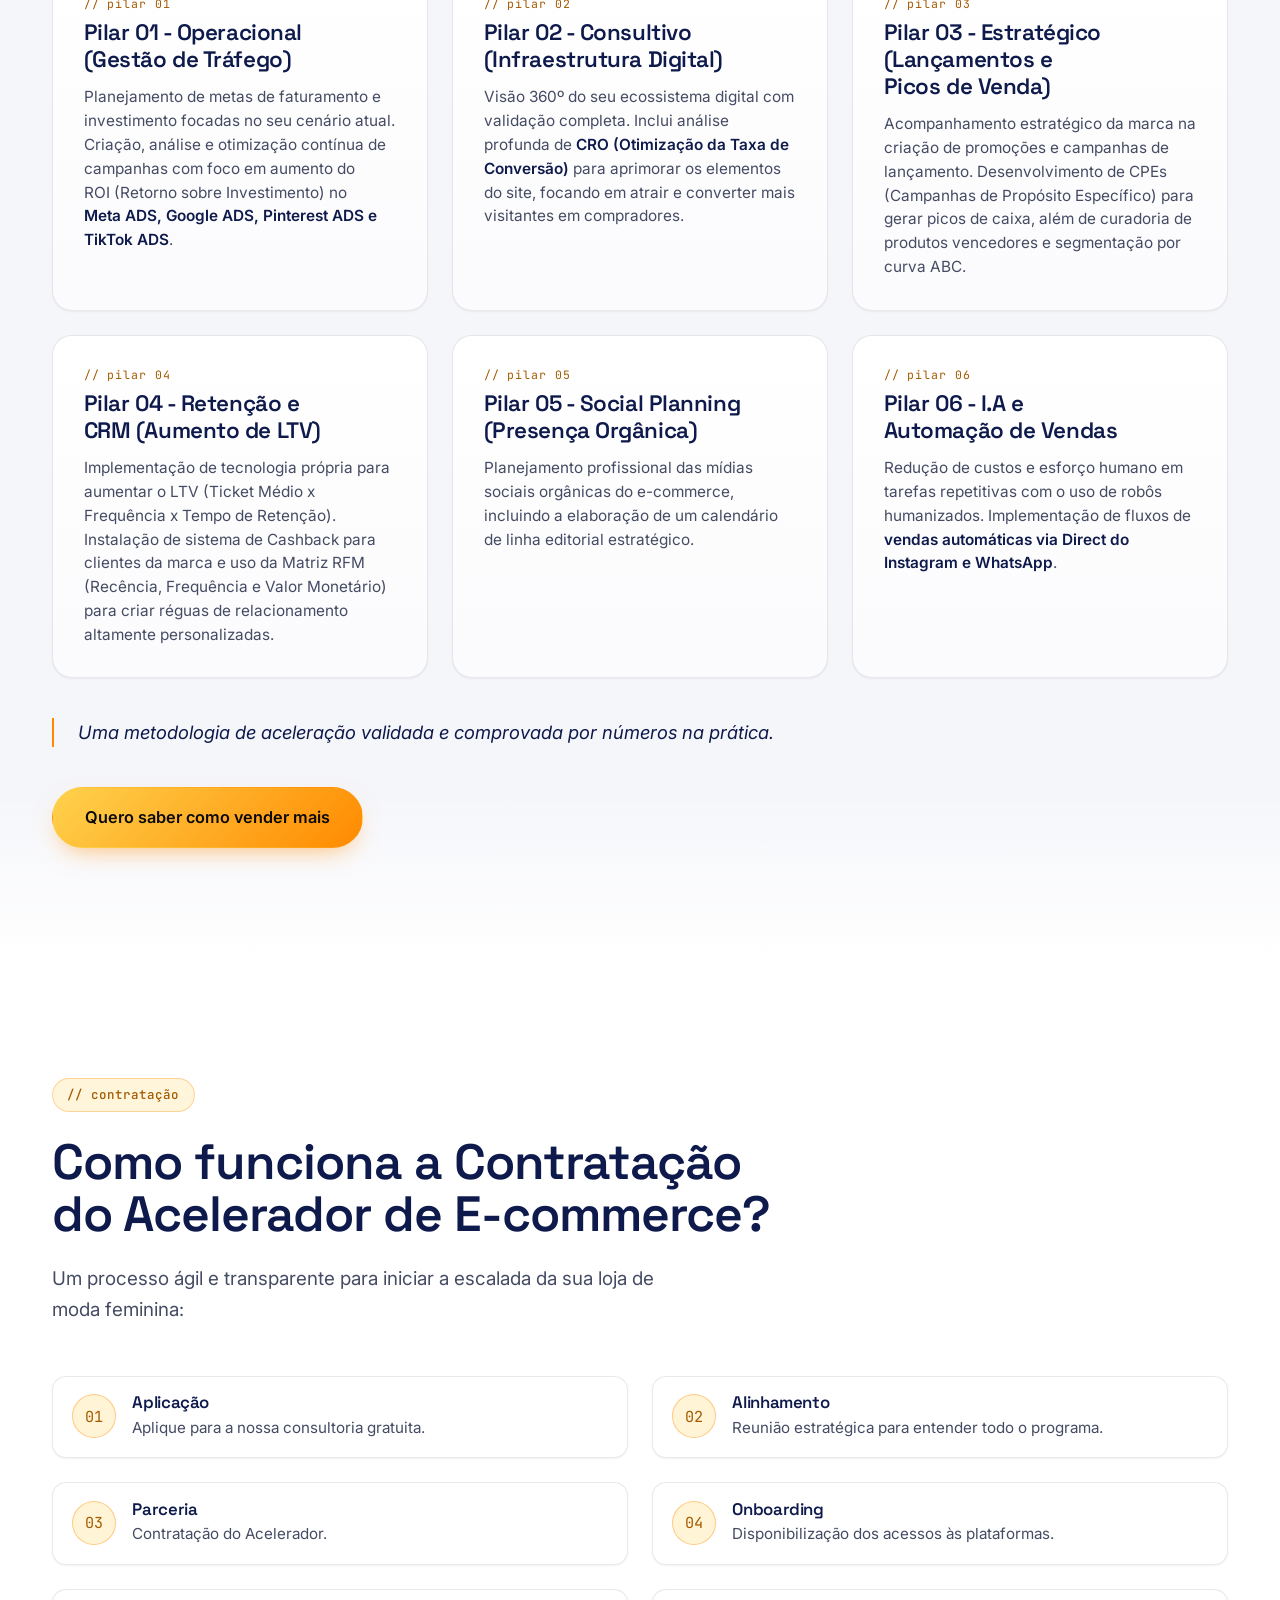
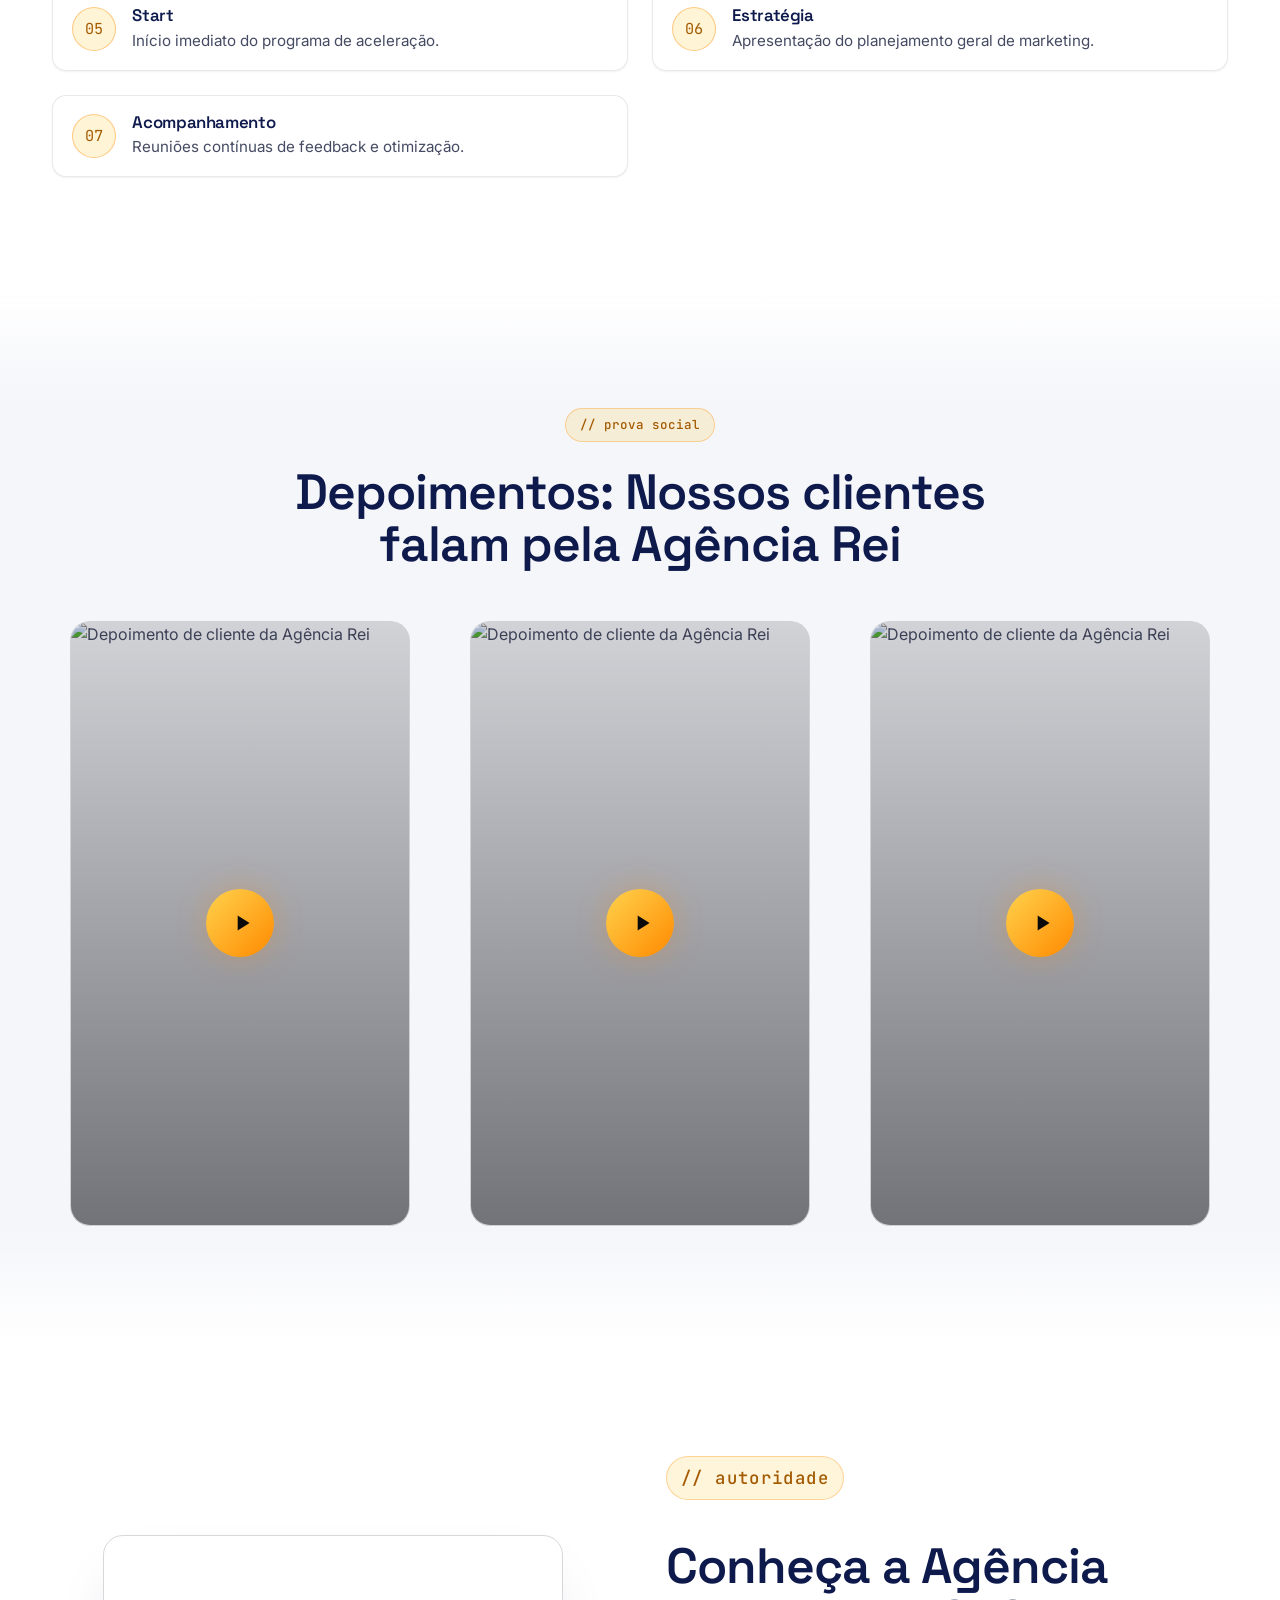
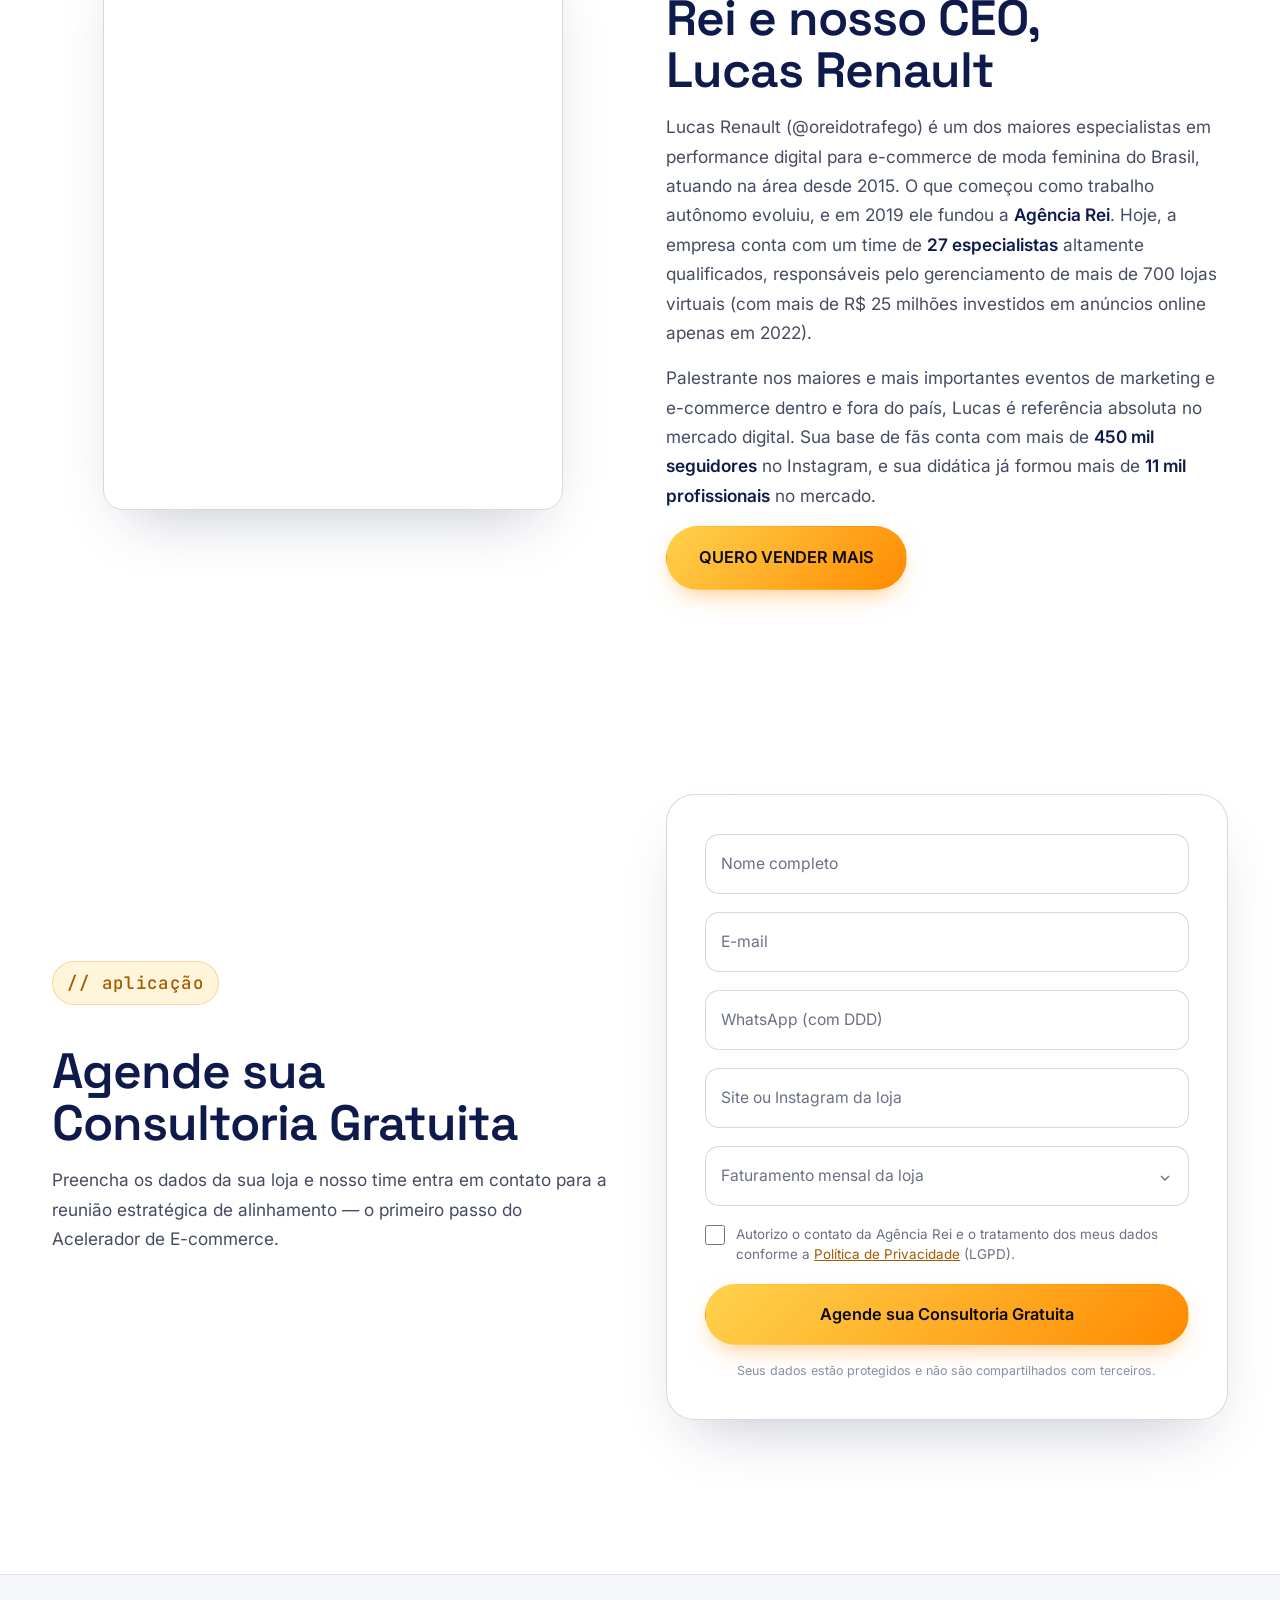
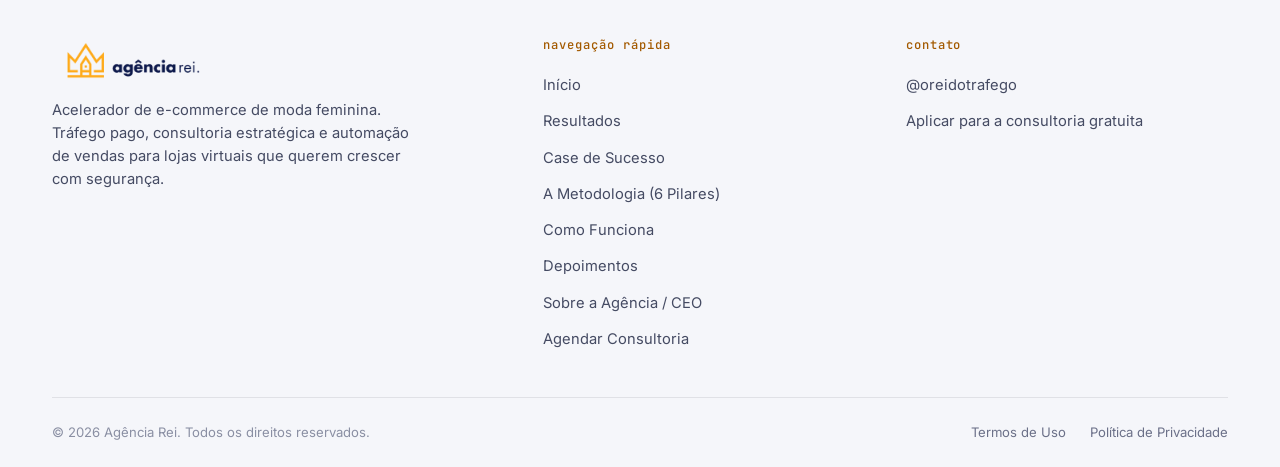
==== commit bc01a868: "Add files via upload" ====
--- a/index.html
+++ b/index.html
@@ -37,7 +37,7 @@
 <link rel="preconnect" href="https://fonts.gstatic.com" crossorigin />
 <link href="https://fonts.googleapis.com/css2?family=Space+Grotesk:wght@400;500;600;700&family=Inter:wght@300;400;500;600;700;800&family=JetBrains+Mono:wght@400;500&display=swap" rel="stylesheet" />
 
-<link rel="stylesheet" href="assets/css/styles.css" />
+<link rel="stylesheet" href="assets/css/styles.css" />
 <link rel="stylesheet" href="assets/css/theme-light.css" />
 <link rel="preload" as="image" href="assets/img/chapa-hero-900.webp" imagesrcset="assets/img/chapa-hero-620.webp 620w, assets/img/chapa-hero-900.webp 900w" imagesizes="(min-width:900px) 44vw, 100vw" />
 
@@ -174,12 +174,12 @@
             width="900" height="1125"
             alt="Mão segurando um celular com bolsas femininas flutuando ao redor, representando o e-commerce de moda"
             fetchpriority="high" decoding="async" />
-          <img class="hero__bag" src="assets/img/bolsa-prata.webp" width="260" height="276"
-               style="--l:40.222%; --t:4.089%; --w:28.889%" data-depth="0.7" alt="" aria-hidden="true" decoding="async" />
-          <img class="hero__bag" src="assets/img/bolsa-azul.webp" width="248" height="254"
-               style="--l:6.889%; --t:27.378%; --w:27.556%" data-depth="1" alt="" aria-hidden="true" decoding="async" />
-          <img class="hero__bag" src="assets/img/bolsa-cobre.webp" width="232" height="254"
-               style="--l:64.444%; --t:27.911%; --w:25.778%" data-depth="0.85" alt="" aria-hidden="true" decoding="async" />
+          <img class="hero__bag" src="assets/img/bolsa-prata.webp" width="202" height="218"
+               style="--l:43.444%; --t:5.689%; --w:22.444%" data-depth="0.7" alt="" aria-hidden="true" decoding="async" />
+          <img class="hero__bag" src="assets/img/bolsa-azul.webp" width="199" height="219"
+               style="--l:10.889%; --t:27.911%; --w:22.111%" data-depth="1" alt="" aria-hidden="true" decoding="async" />
+          <img class="hero__bag" src="assets/img/bolsa-cobre.webp" width="196" height="215"
+               style="--l:65.889%; --t:28.800%; --w:21.778%" data-depth="0.85" alt="" aria-hidden="true" decoding="async" />
         </div>
         <div class="hero__badge">
           <picture>
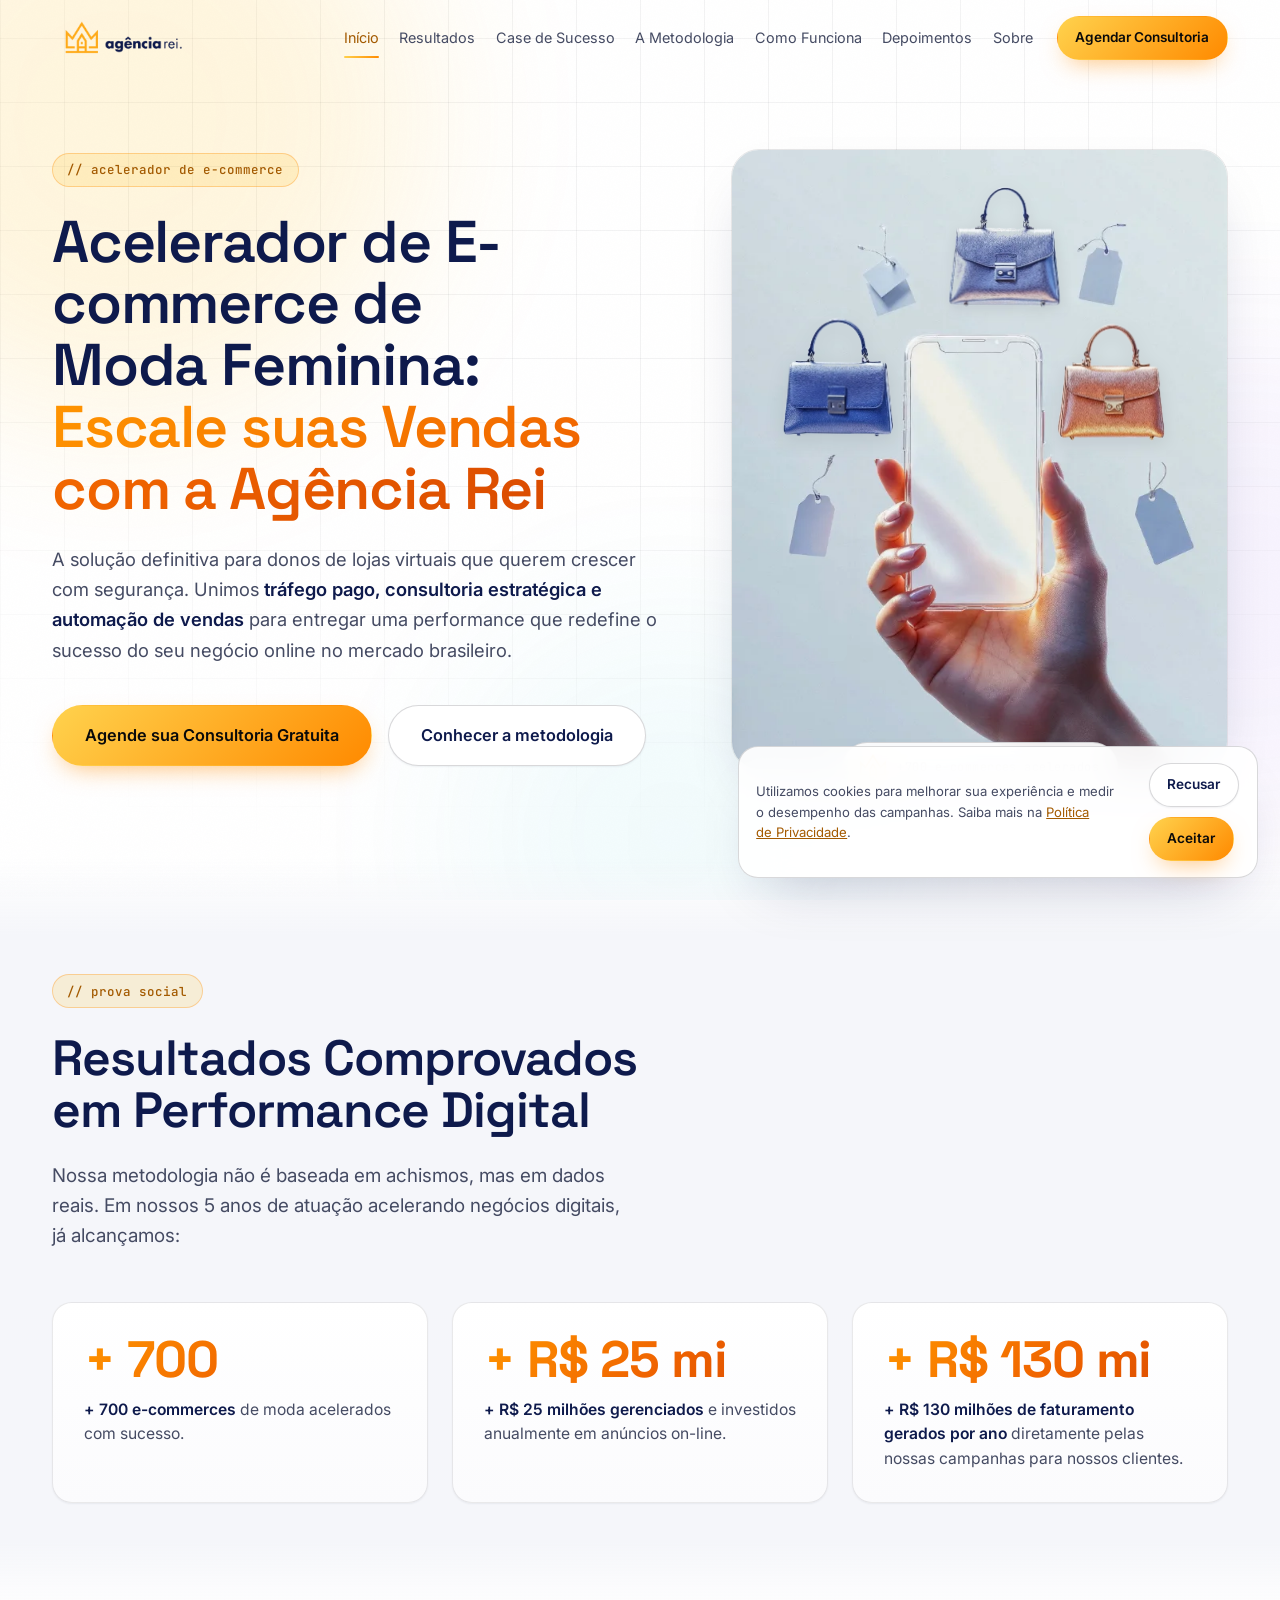
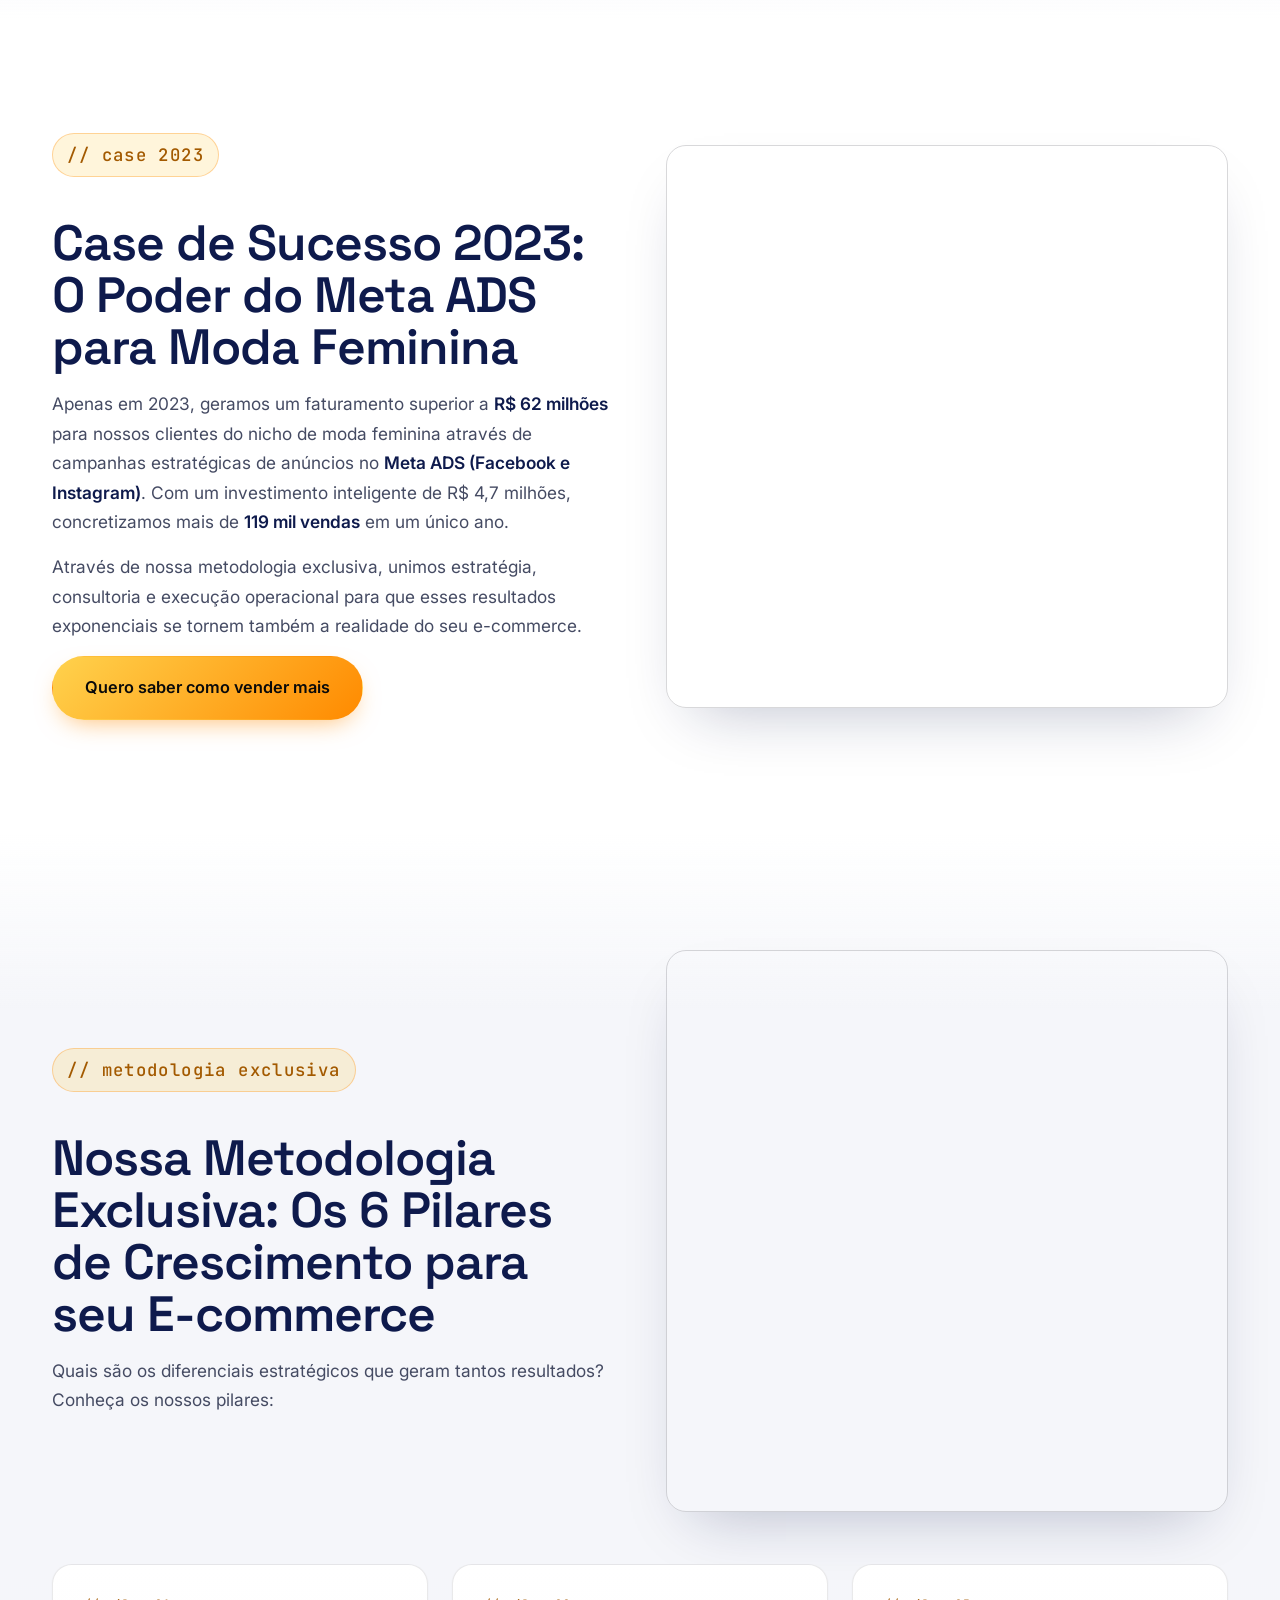
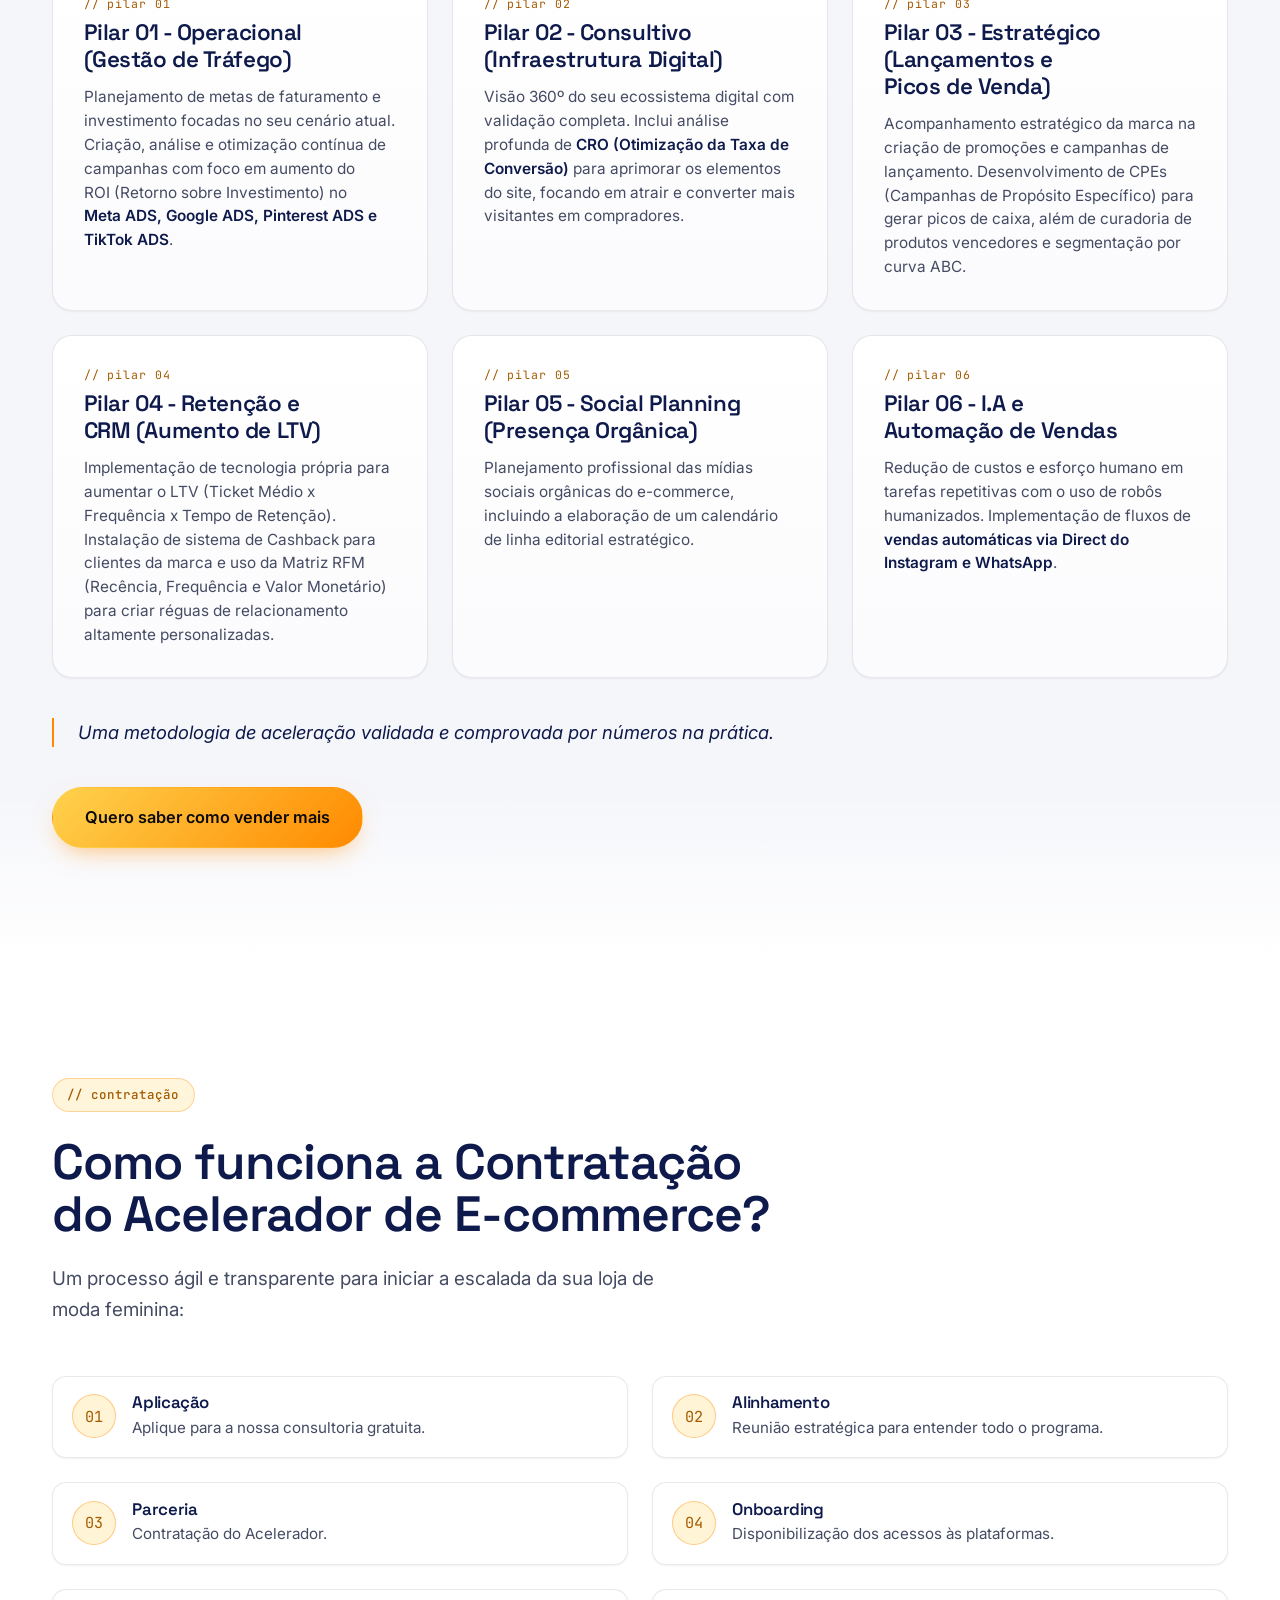
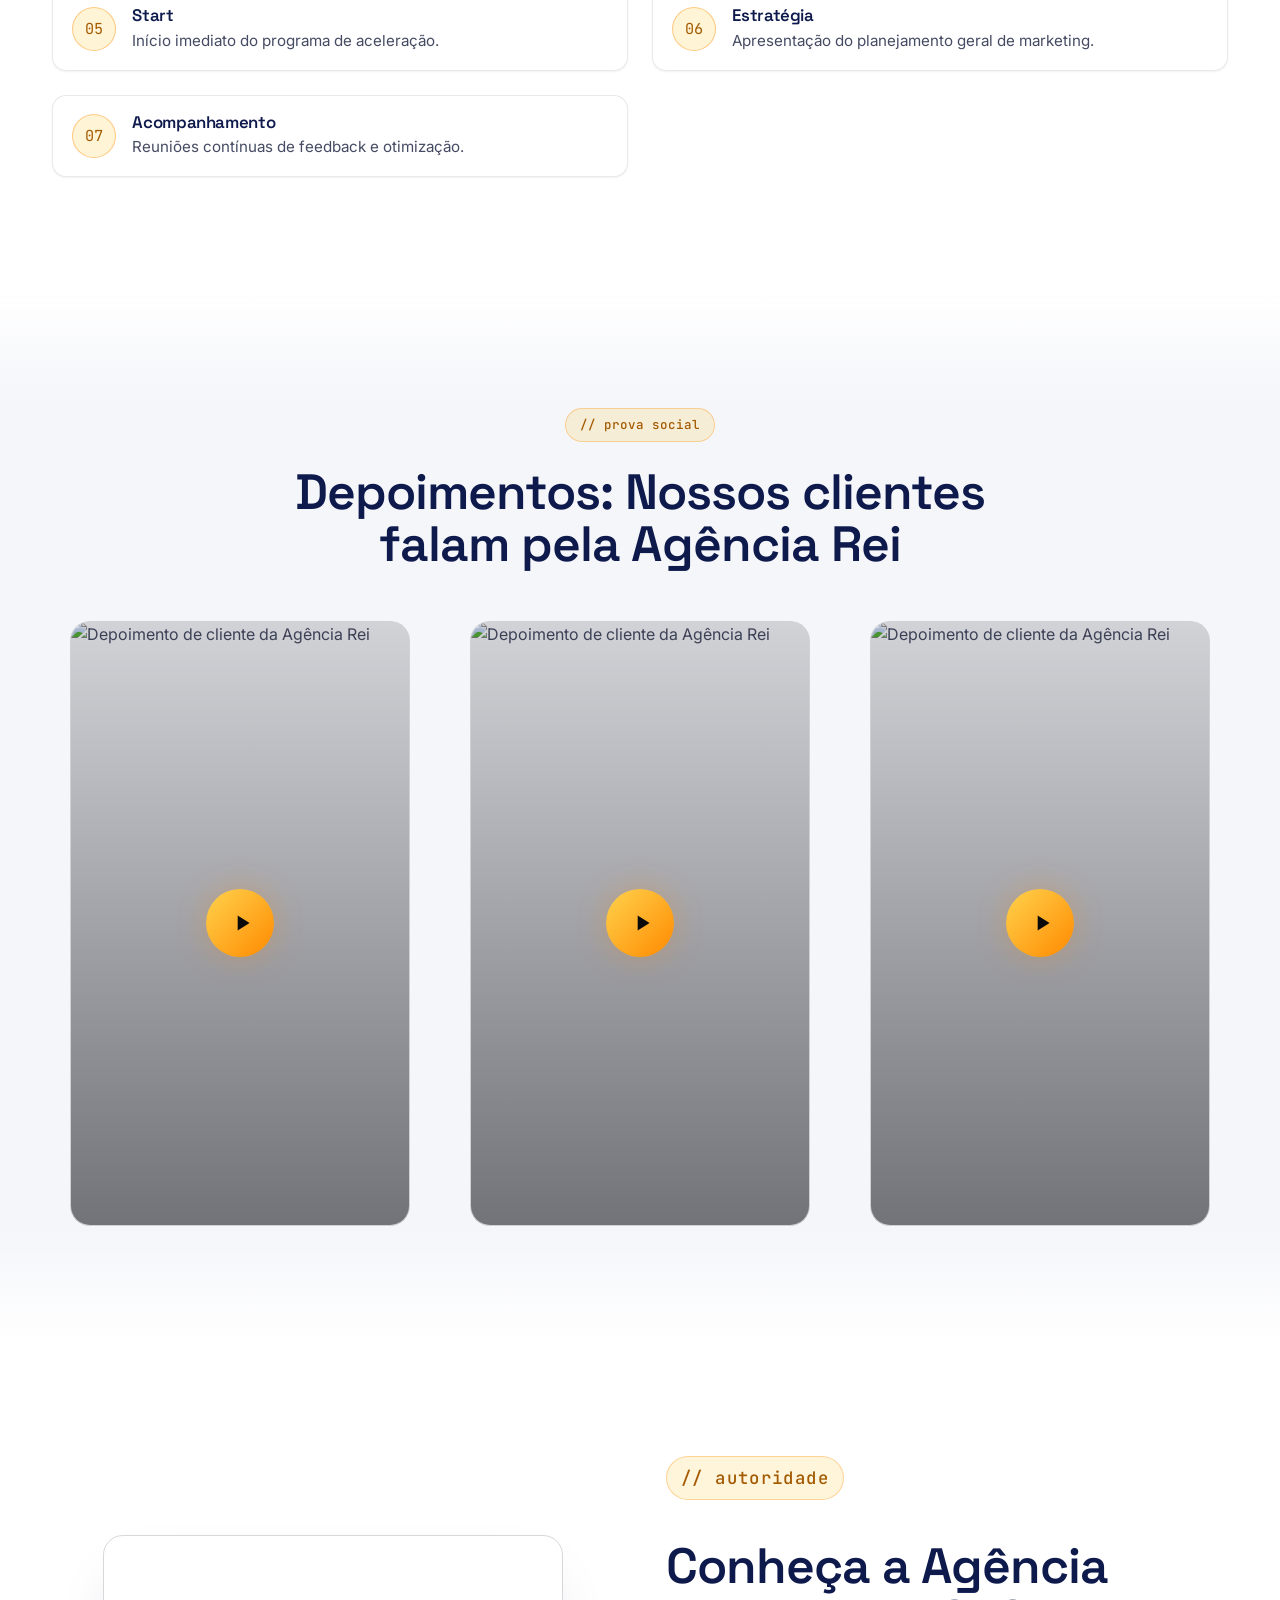
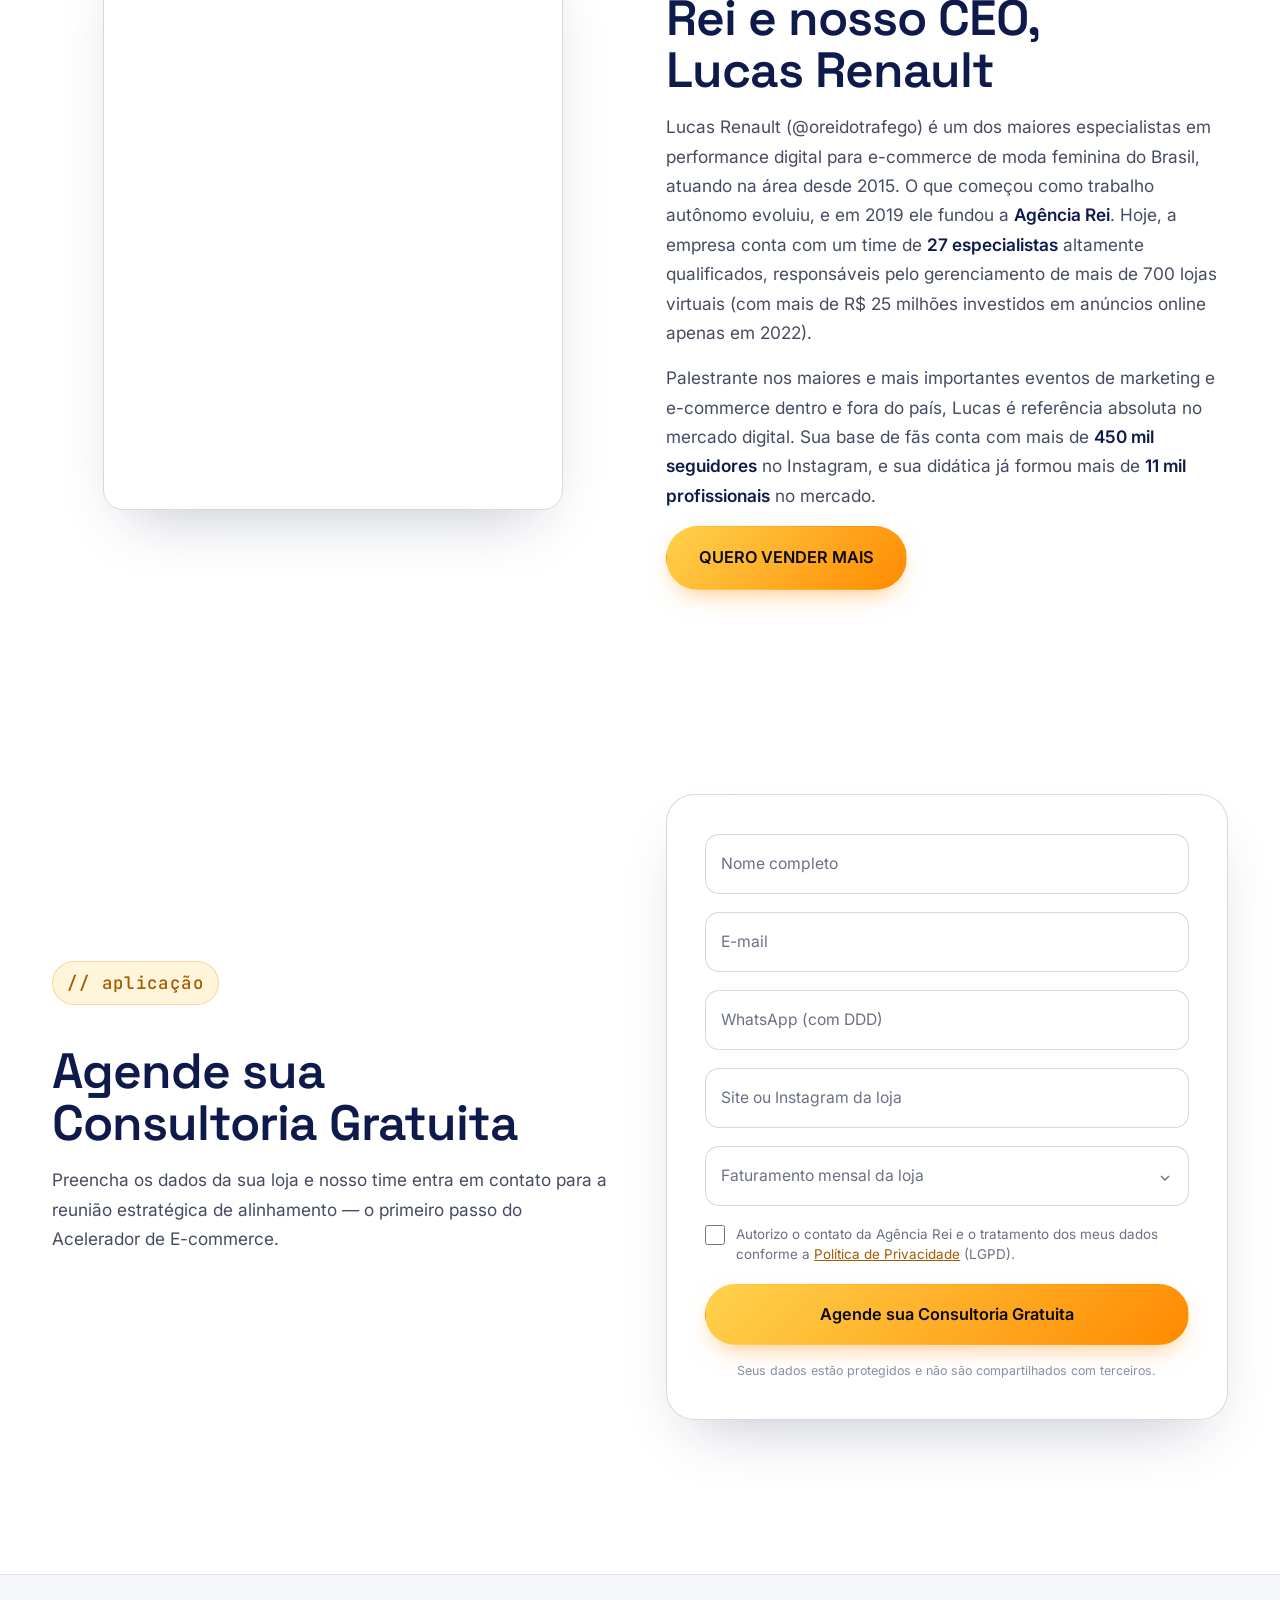
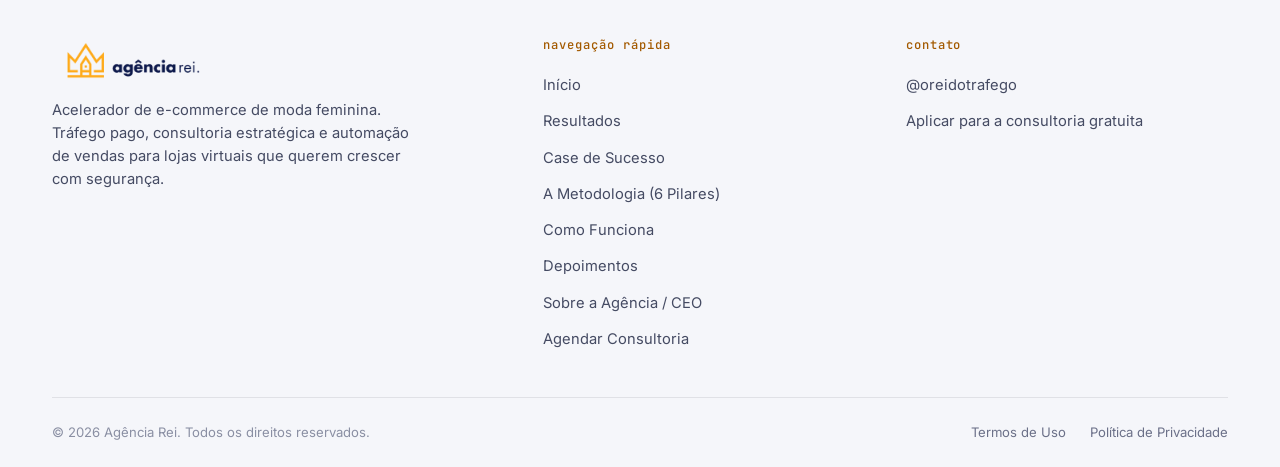
==== commit c14c26b0: "Add files via upload" ====
--- a/index.html
+++ b/index.html
@@ -13,9 +13,9 @@
 })(window,document,'script','dataLayer','GTM-XXXXXXX');</script>
 ====== FIM GOOGLE TAG MANAGER ====== -->
 
-<title>[TESTE · tema claro] Acelerador de E-commerce de Moda Feminina | Agência Rei</title>
+<title>Acelerador de E-commerce de Moda Feminina | Agência Rei</title>
 <meta name="description" content="Escale as vendas do seu e-commerce de moda feminina com a Agência Rei: tráfego pago, consultoria estratégica e automação de vendas. +700 lojas aceleradas e +R$ 130 milhões gerados por ano. Agende sua consultoria gratuita." />
-<meta name="robots" content="noindex, nofollow" />
+<meta name="robots" content="index, follow, max-image-preview:large" />
 <meta name="author" content="Agência Rei" />
 <link rel="canonical" href="https://moda.agenciarei.com.br/" />
 
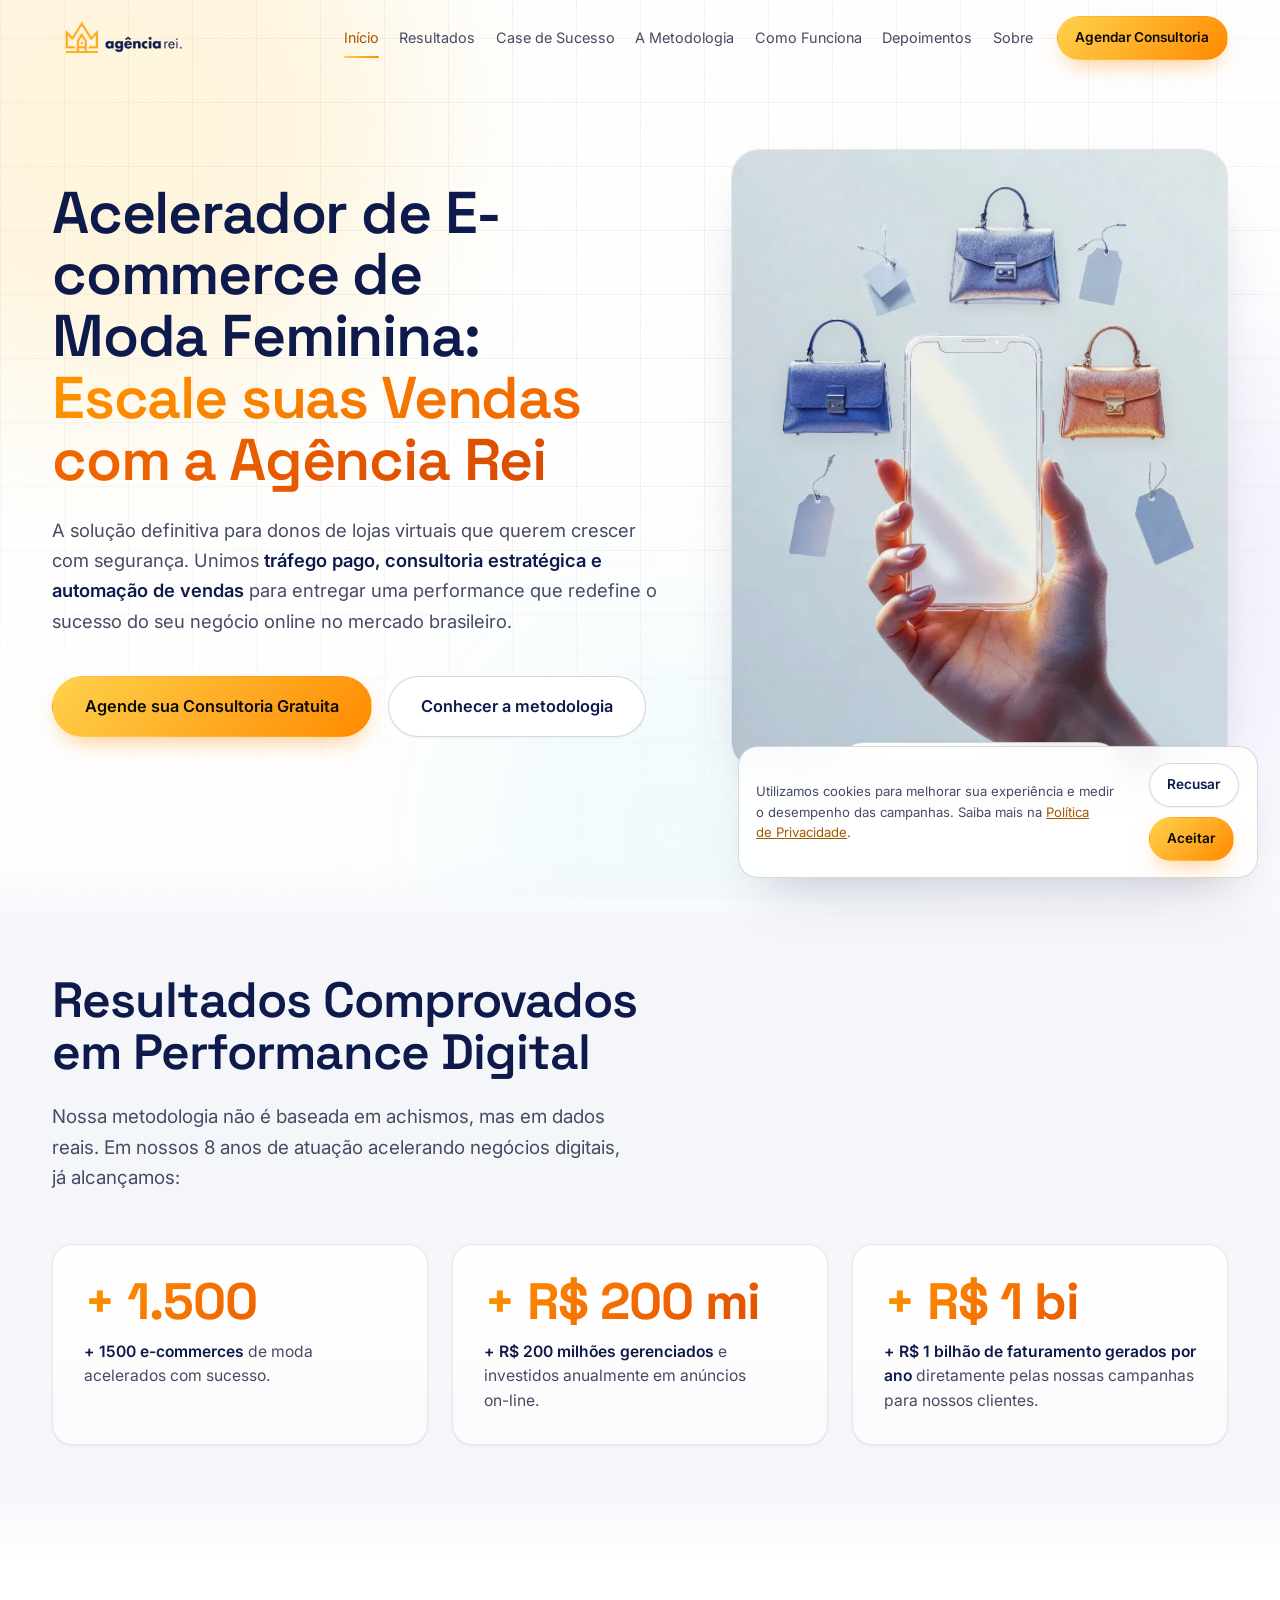
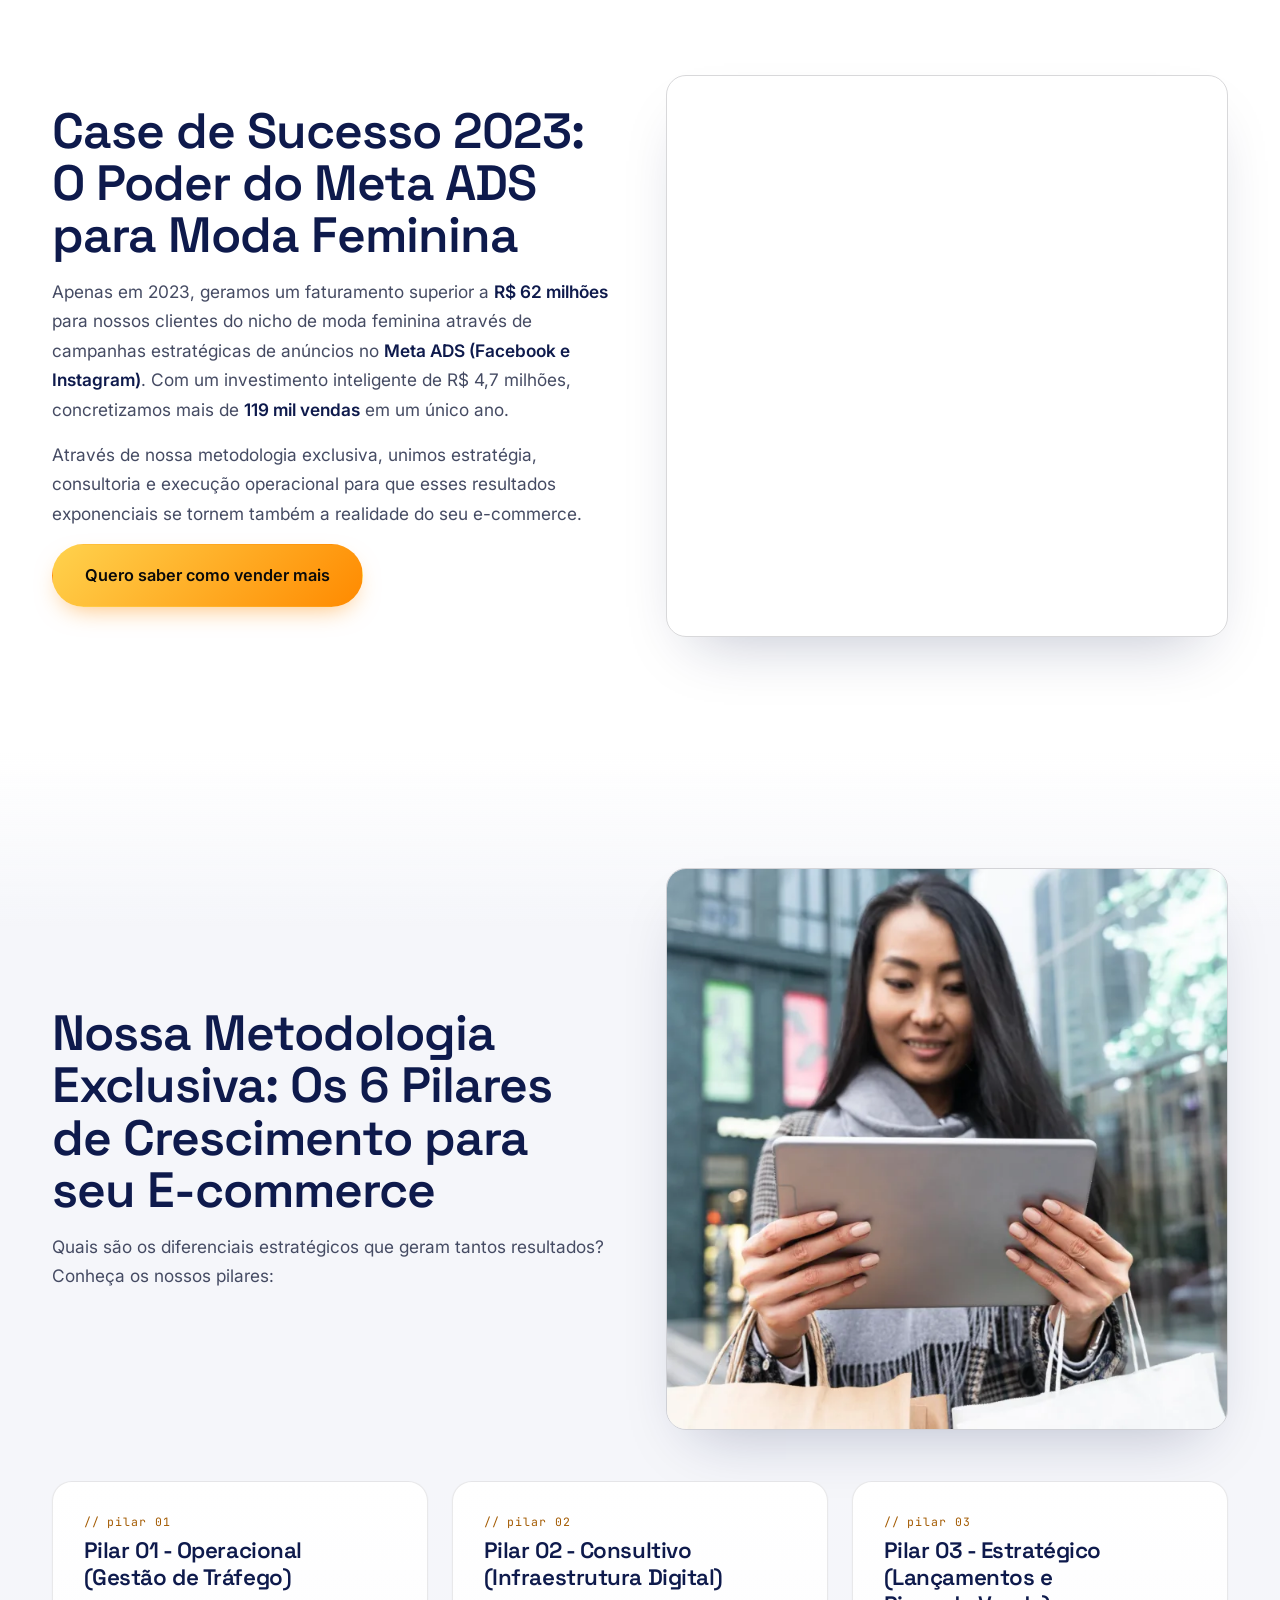
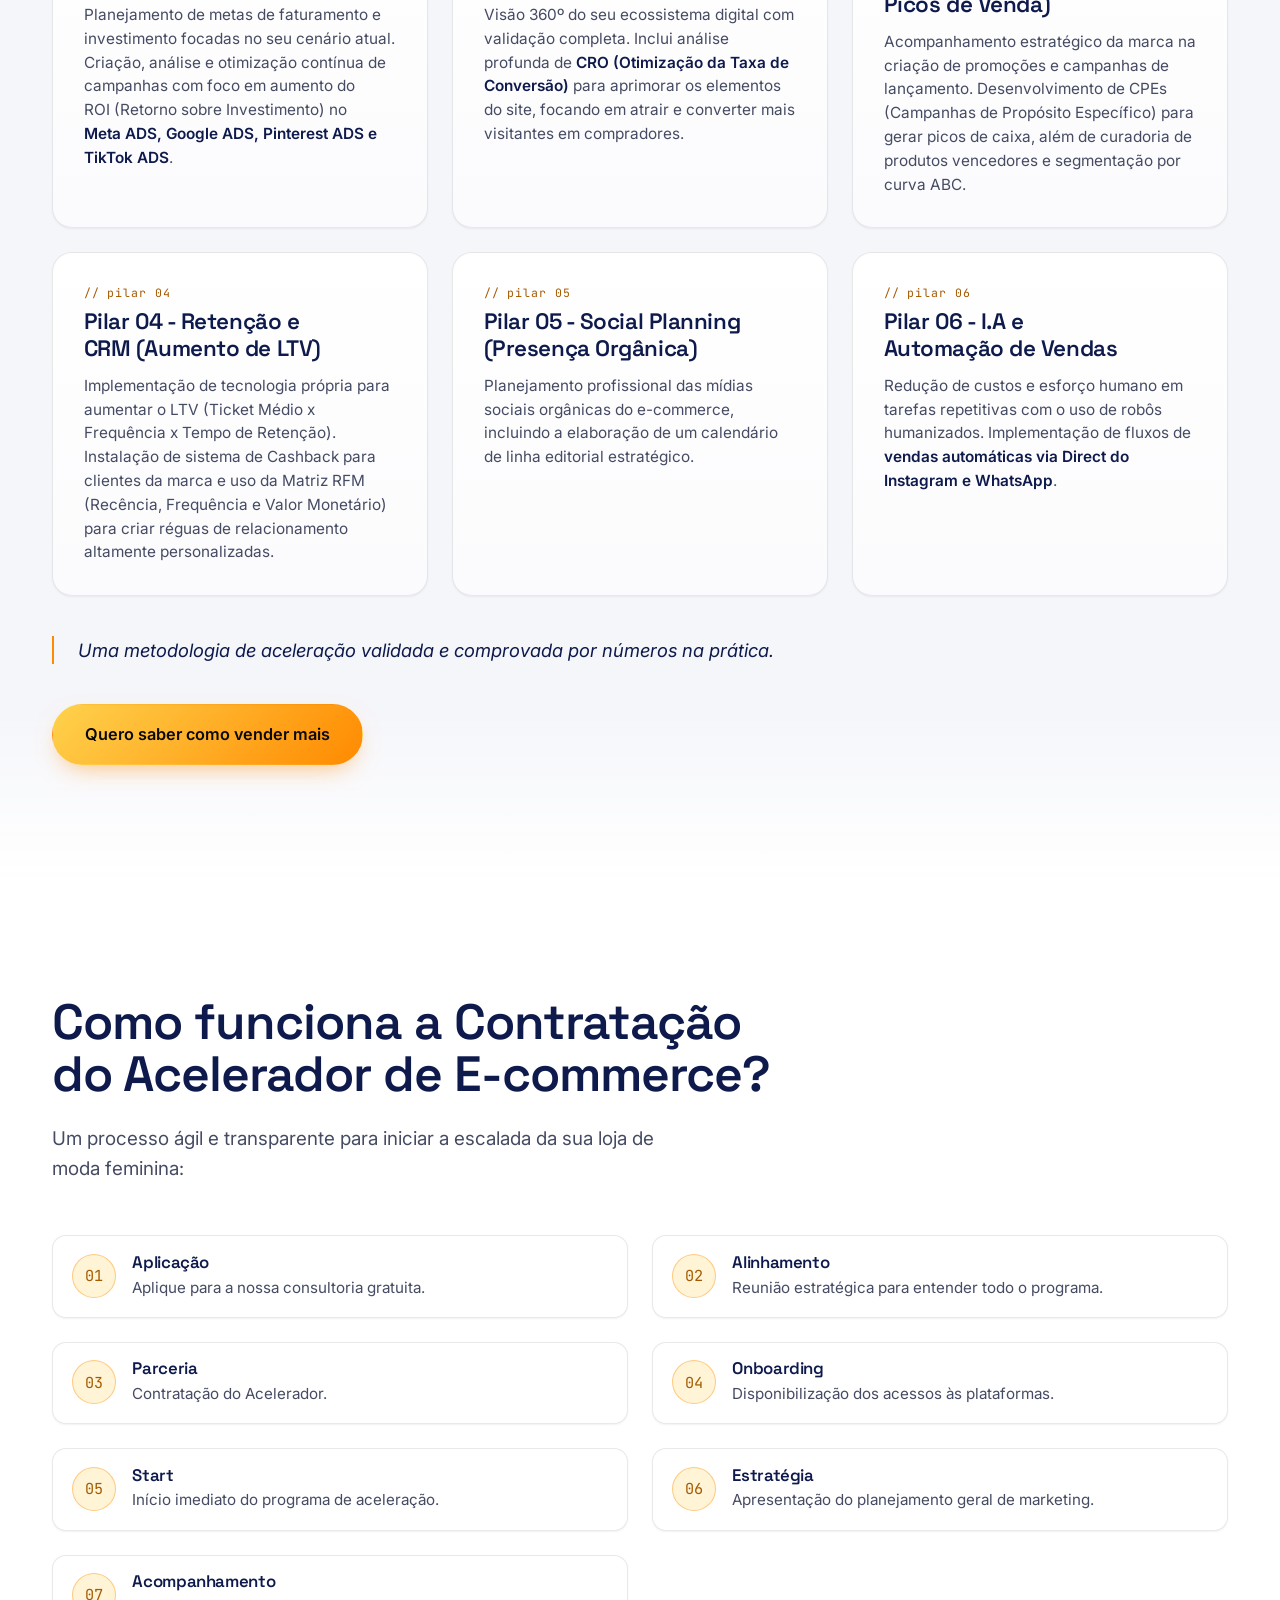
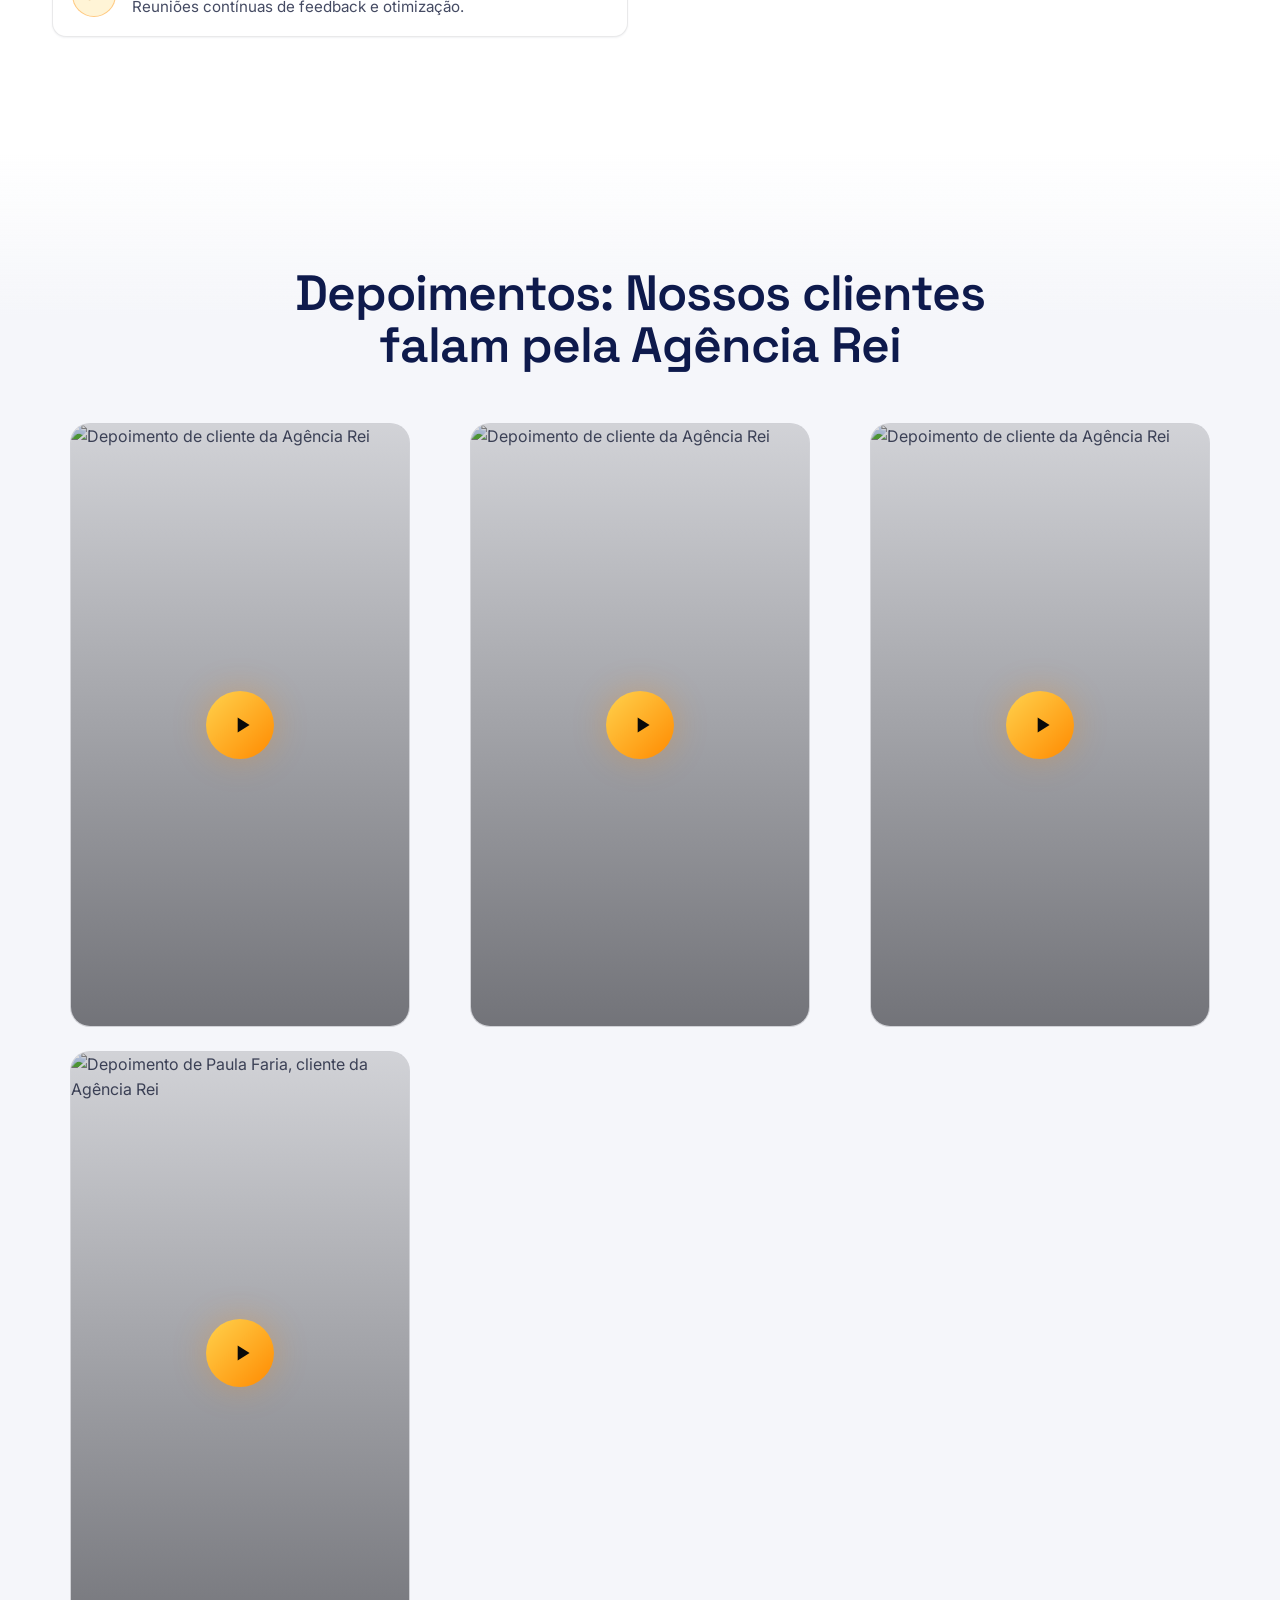
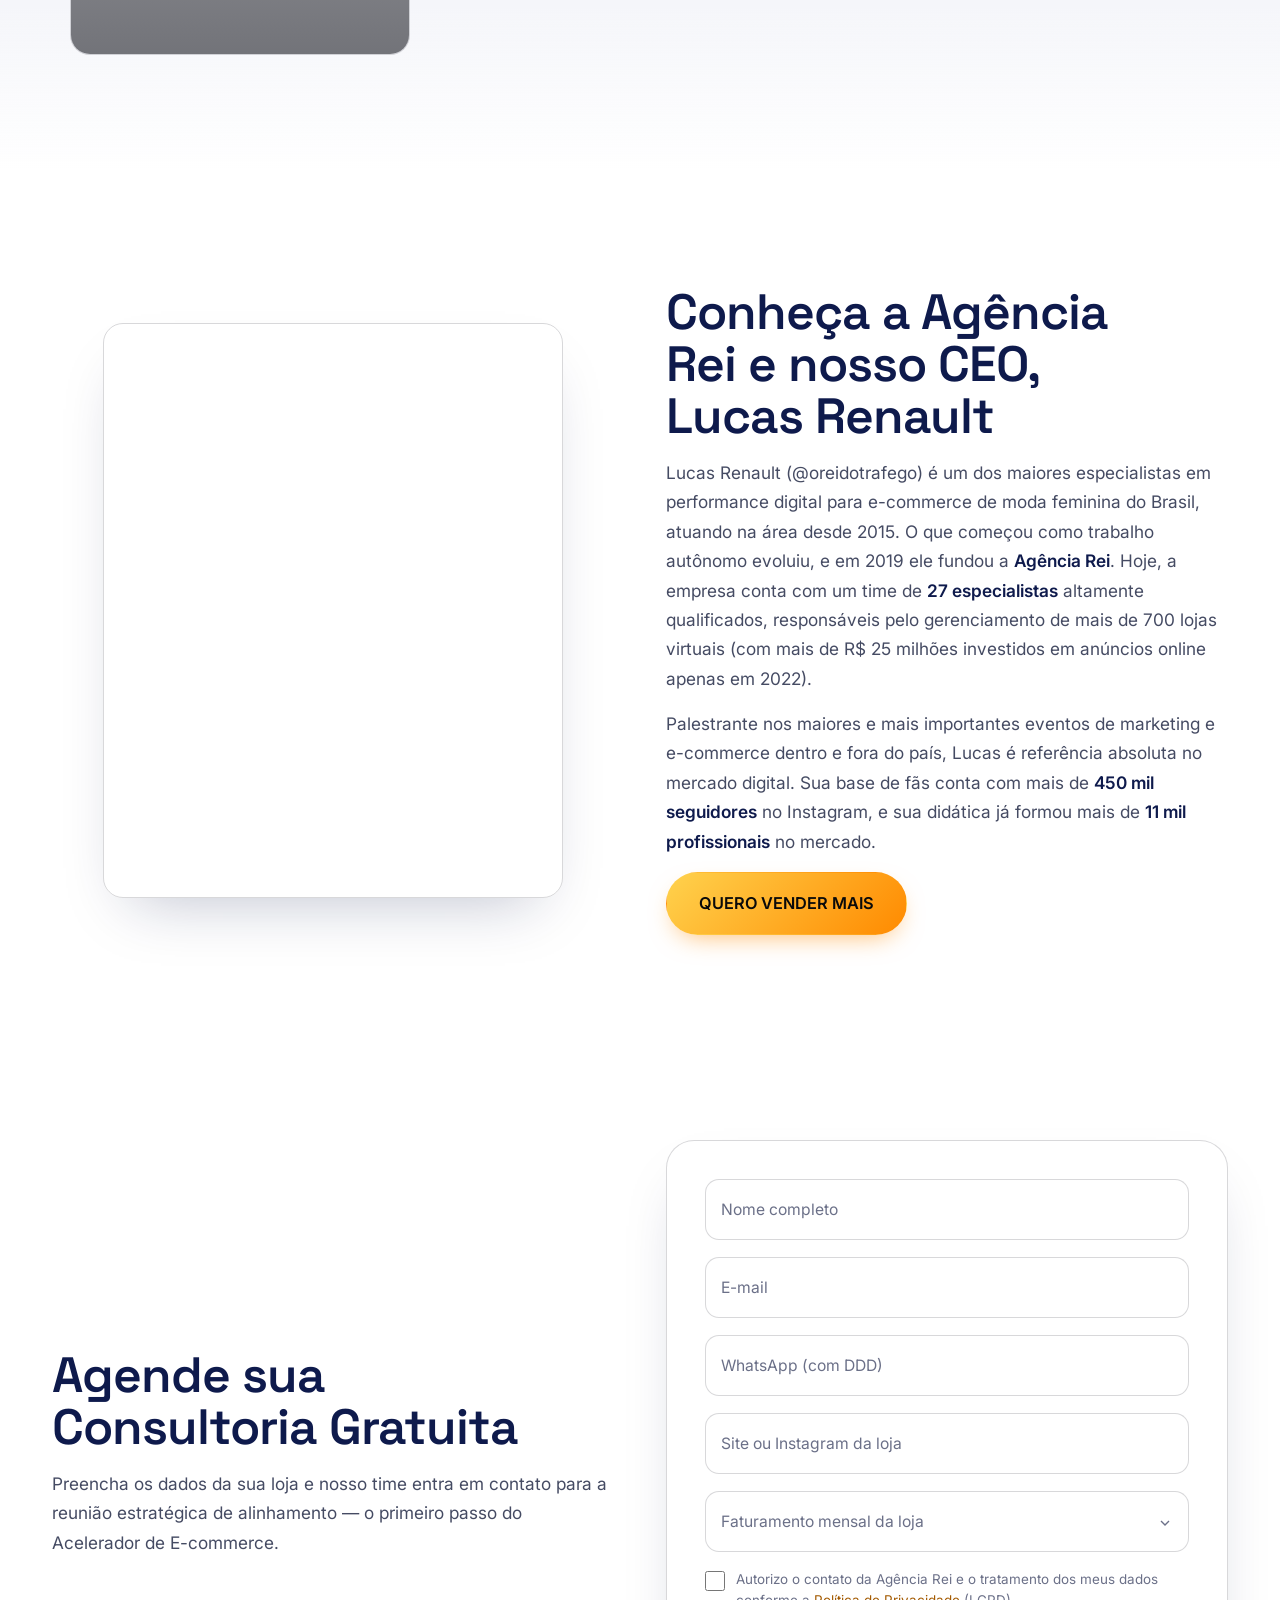
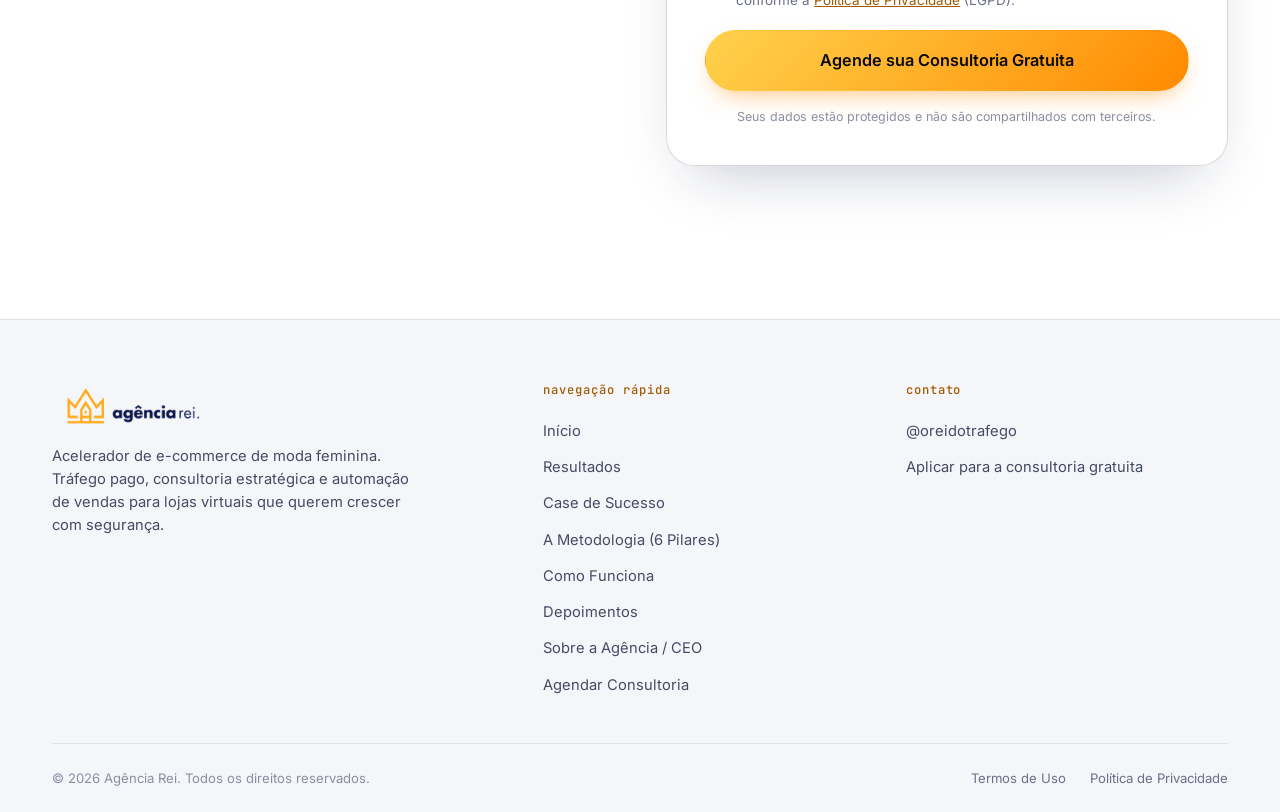
==== commit d61aed79: "Add files via upload" ====
--- a/index.html
+++ b/index.html
@@ -14,7 +14,7 @@
 ====== FIM GOOGLE TAG MANAGER ====== -->
 
 <title>Acelerador de E-commerce de Moda Feminina | Agência Rei</title>
-<meta name="description" content="Escale as vendas do seu e-commerce de moda feminina com a Agência Rei: tráfego pago, consultoria estratégica e automação de vendas. +700 lojas aceleradas e +R$ 130 milhões gerados por ano. Agende sua consultoria gratuita." />
+<meta name="description" content="Escale as vendas do seu e-commerce de moda feminina com a Agência Rei: tráfego pago, consultoria estratégica e automação de vendas. +1500 lojas aceleradas e +R$ 1 bilhão gerado por ano. Agende sua consultoria gratuita." />
 <meta name="robots" content="index, follow, max-image-preview:large" />
 <meta name="author" content="Agência Rei" />
 <link rel="canonical" href="https://moda.agenciarei.com.br/" />
@@ -83,7 +83,7 @@
     {
       "@type": "Question",
       "name": "Quais resultados a Agência Rei já alcançou em moda feminina?",
-      "acceptedAnswer": { "@type": "Answer", "text": "Em 5 anos de atuação: mais de 700 e-commerces de moda acelerados, mais de R$ 25 milhões gerenciados e investidos anualmente em anúncios on-line e mais de R$ 130 milhões de faturamento gerados por ano pelas campanhas. Apenas em 2023, mais de R$ 62 milhões de faturamento para clientes do nicho de moda feminina no Meta ADS, com R$ 4,7 milhões investidos e mais de 119 mil vendas." }
+      "acceptedAnswer": { "@type": "Answer", "text": "Em 8 anos de atuação: mais de 1500 e-commerces de moda acelerados, mais de R$ 200 milhões gerenciados e investidos anualmente em anúncios on-line e mais de R$ 1 bilhão de faturamento gerado por ano pelas campanhas. Apenas em 2023, mais de R$ 62 milhões de faturamento para clientes do nicho de moda feminina no Meta ADS, com R$ 4,7 milhões investidos e mais de 119 mil vendas." }
     }
   ]
 }
@@ -153,7 +153,6 @@
   <section class="hero" id="inicio">
     <div class="container hero__grid">
       <div class="hero__text">
-        <p class="eyebrow reveal">// acelerador de e-commerce</p>
         <h1 class="h1 reveal" data-delay="1">Acelerador de E-commerce de Moda Feminina: <span class="grad-text">Escale suas Vendas com a Agência Rei</span></h1>
         <p class="hero__sub reveal" data-delay="2">A solução definitiva para donos de lojas virtuais que querem crescer com segurança. Unimos <strong>tráfego pago, consultoria estratégica e automação de vendas</strong> para entregar uma performance que redefine o sucesso do seu negócio online no mercado brasileiro.</p>
         <div class="hero__actions reveal" data-delay="3">
@@ -186,7 +185,7 @@
             <source srcset="assets/img/coroa-agencia-rei.webp" type="image/webp" />
             <img src="assets/img/coroa-agencia-rei.png" alt="" width="96" height="92" loading="lazy" />
           </picture>
-          <span>+700 e-commerces acelerados</span>
+          <span>+1500 e-commerces acelerados</span>
         </div>
       </div>
     </div>
@@ -196,23 +195,22 @@
   <section class="section section--elevated" id="resultados">
     <div class="container">
       <div class="section__head reveal">
-        <p class="eyebrow">// prova social</p>
         <h2 class="h2">Resultados Comprovados em Performance Digital</h2>
-        <p class="lead">Nossa metodologia não é baseada em achismos, mas em dados reais. Em nossos 5 anos de atuação acelerando negócios digitais, já alcançamos:</p>
+        <p class="lead">Nossa metodologia não é baseada em achismos, mas em dados reais. Em nossos 8 anos de atuação acelerando negócios digitais, já alcançamos:</p>
       </div>
 
       <ul class="grid grid--3">
         <li class="card stat reveal" data-delay="1">
-          <p class="stat__num"><span data-count="700" data-prefix="+ ">+ 700</span></p>
-          <p class="stat__label"><strong>+ 700 e-commerces</strong> de moda acelerados com sucesso.</p>
+          <p class="stat__num"><span data-count="1500" data-prefix="+ " data-format="plain">+ 1500</span></p>
+          <p class="stat__label"><strong>+ 1500 e-commerces</strong> de moda acelerados com sucesso.</p>
         </li>
         <li class="card stat reveal" data-delay="2">
-          <p class="stat__num"><span data-count="25" data-prefix="+ R$ " data-suffix=" mi">+ R$ 25 mi</span></p>
-          <p class="stat__label"><strong>+ R$ 25 milhões gerenciados</strong> e investidos anualmente em anúncios on-line.</p>
+          <p class="stat__num"><span data-count="200" data-prefix="+ R$ " data-suffix=" mi">+ R$ 200 mi</span></p>
+          <p class="stat__label"><strong>+ R$ 200 milhões gerenciados</strong> e investidos anualmente em anúncios on-line.</p>
         </li>
         <li class="card stat reveal" data-delay="3">
-          <p class="stat__num"><span data-count="130" data-prefix="+ R$ " data-suffix=" mi">+ R$ 130 mi</span></p>
-          <p class="stat__label"><strong>+ R$ 130 milhões de faturamento gerados por ano</strong> diretamente pelas nossas campanhas para nossos clientes.</p>
+          <p class="stat__num"><span data-count="1" data-prefix="+ R$ " data-suffix=" bi">+ R$ 1 bi</span></p>
+          <p class="stat__label"><strong>+ R$ 1 bilhão de faturamento gerados por ano</strong> diretamente pelas nossas campanhas para nossos clientes.</p>
         </li>
       </ul>
     </div>
@@ -230,7 +228,6 @@
       </div>
 
       <div class="prose reveal" data-delay="1">
-        <p class="eyebrow">// case 2023</p>
         <h2 class="h2">Case de Sucesso 2023: O Poder do Meta ADS para Moda Feminina</h2>
         <p>Apenas em 2023, geramos um faturamento superior a <strong>R$ 62 milhões</strong> para nossos clientes do nicho de moda feminina através de campanhas estratégicas de anúncios no <strong>Meta ADS (Facebook e Instagram)</strong>. Com um investimento inteligente de R$ 4,7 milhões, concretizamos mais de <strong>119 mil vendas</strong> em um único ano.</p>
         <p>Através de nossa metodologia exclusiva, unimos estratégia, consultoria e execução operacional para que esses resultados exponenciais se tornem também a realidade do seu e-commerce.</p>
@@ -244,7 +241,6 @@
     <div class="container">
       <div class="split" style="margin-bottom: clamp(2rem, 4vw, 3.5rem)">
         <div class="prose reveal">
-          <p class="eyebrow">// metodologia exclusiva</p>
           <h2 class="h2">Nossa Metodologia Exclusiva: Os 6 Pilares de Crescimento para seu E-commerce</h2>
           <p class="lead">Quais são os diferenciais estratégicos que geram tantos resultados? Conheça os nossos pilares:</p>
         </div>
@@ -302,7 +298,6 @@
   <section class="section" id="como-funciona">
     <div class="container">
       <div class="section__head reveal">
-        <p class="eyebrow">// contratação</p>
         <h2 class="h2">Como funciona a Contratação do Acelerador de E-commerce?</h2>
         <p class="lead">Um processo ágil e transparente para iniciar a escalada da sua loja de moda feminina:</p>
       </div>
@@ -344,7 +339,6 @@
   <section class="section section--elevated" id="depoimentos">
     <div class="container">
       <div class="section__head section__head--center reveal">
-        <p class="eyebrow">// prova social</p>
         <h2 class="h2">Depoimentos: Nossos clientes falam pela Agência Rei</h2>
       </div>
 
@@ -364,6 +358,12 @@
         <div class="video video--short reveal" data-delay="3" data-youtube="_QgeGfd5aHI">
           <img src="https://i.ytimg.com/vi/_QgeGfd5aHI/hqdefault.jpg" alt="Depoimento de cliente da Agência Rei" width="480" height="360" loading="lazy" decoding="async" />
           <button class="video__play" type="button" data-cta="video-3" aria-label="Reproduzir depoimento de cliente">
+            <span><svg viewBox="0 0 24 24" fill="currentColor" aria-hidden="true"><path d="M8 5v14l11-7z"/></svg></span>
+          </button>
+        </div>
+        <div class="video video--short reveal" data-delay="4" data-youtube="LNZwX6NkBfw">
+          <img src="https://i.ytimg.com/vi/LNZwX6NkBfw/hqdefault.jpg" alt="Depoimento de Paula Faria, cliente da Agência Rei" width="480" height="360" loading="lazy" decoding="async" />
+          <button class="video__play" type="button" data-cta="video-4" aria-label="Reproduzir depoimento de Paula Faria">
             <span><svg viewBox="0 0 24 24" fill="currentColor" aria-hidden="true"><path d="M8 5v14l11-7z"/></svg></span>
           </button>
         </div>
@@ -383,7 +383,6 @@
       </div>
 
       <div class="prose reveal" data-delay="1">
-        <p class="eyebrow">// autoridade</p>
         <h2 class="h2">Conheça a Agência Rei e nosso CEO, Lucas Renault</h2>
         <p>Lucas Renault (@oreidotrafego) é um dos maiores especialistas em performance digital para e-commerce de moda feminina do Brasil, atuando na área desde 2015. O que começou como trabalho autônomo evoluiu, e em 2019 ele fundou a <strong>Agência Rei</strong>. Hoje, a empresa conta com um time de <strong>27 especialistas</strong> altamente qualificados, responsáveis pelo gerenciamento de mais de 700 lojas virtuais (com mais de R$ 25 milhões investidos em anúncios online apenas em 2022).</p>
         <p>Palestrante nos maiores e mais importantes eventos de marketing e e-commerce dentro e fora do país, Lucas é referência absoluta no mercado digital. Sua base de fãs conta com mais de <strong>450 mil seguidores</strong> no Instagram, e sua didática já formou mais de <strong>11 mil profissionais</strong> no mercado.</p>
@@ -396,7 +395,6 @@
   <section class="section section--tight" id="agendar">
     <div class="container split">
       <div class="prose reveal">
-        <p class="eyebrow">// aplicação</p>
         <h2 class="h2">Agende sua Consultoria Gratuita</h2>
         <p class="lead">Preencha os dados da sua loja e nosso time entra em contato para a reunião estratégica de alinhamento — o primeiro passo do Acelerador de E-commerce.</p>
       </div>
